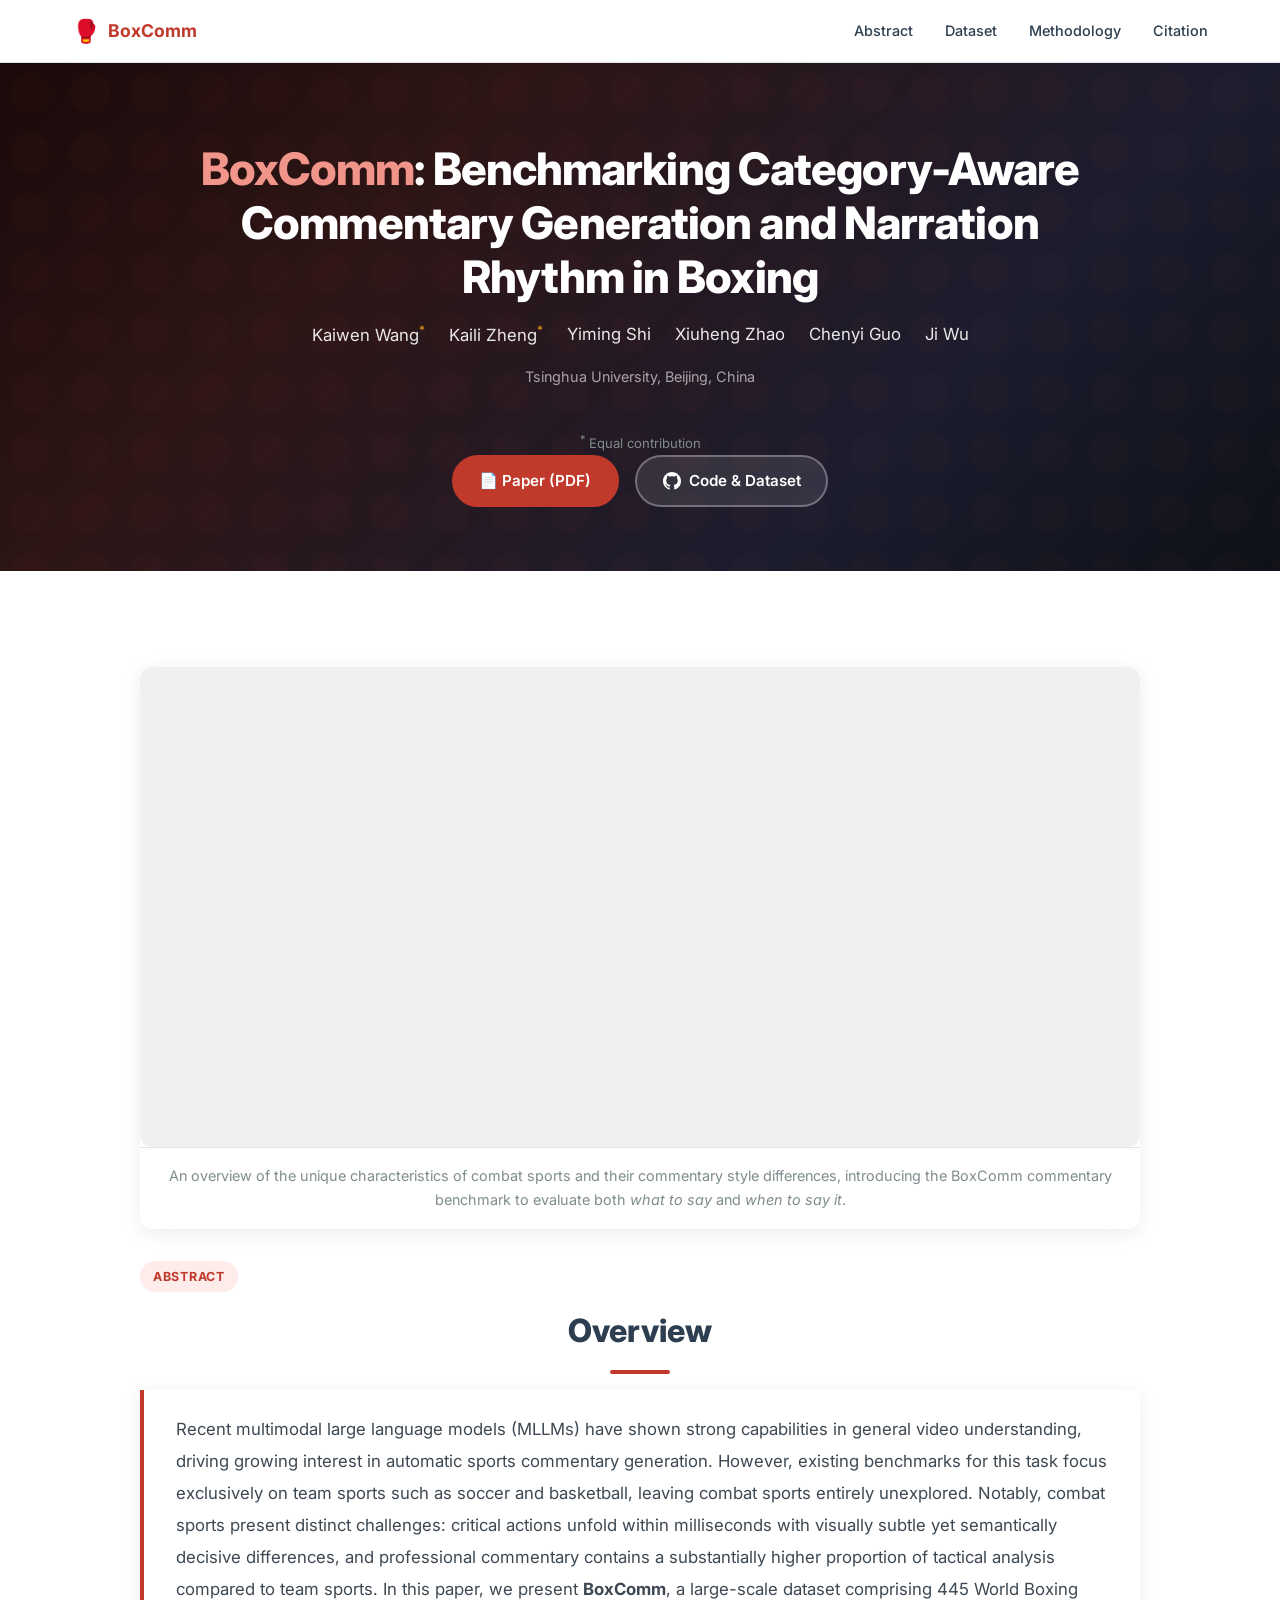
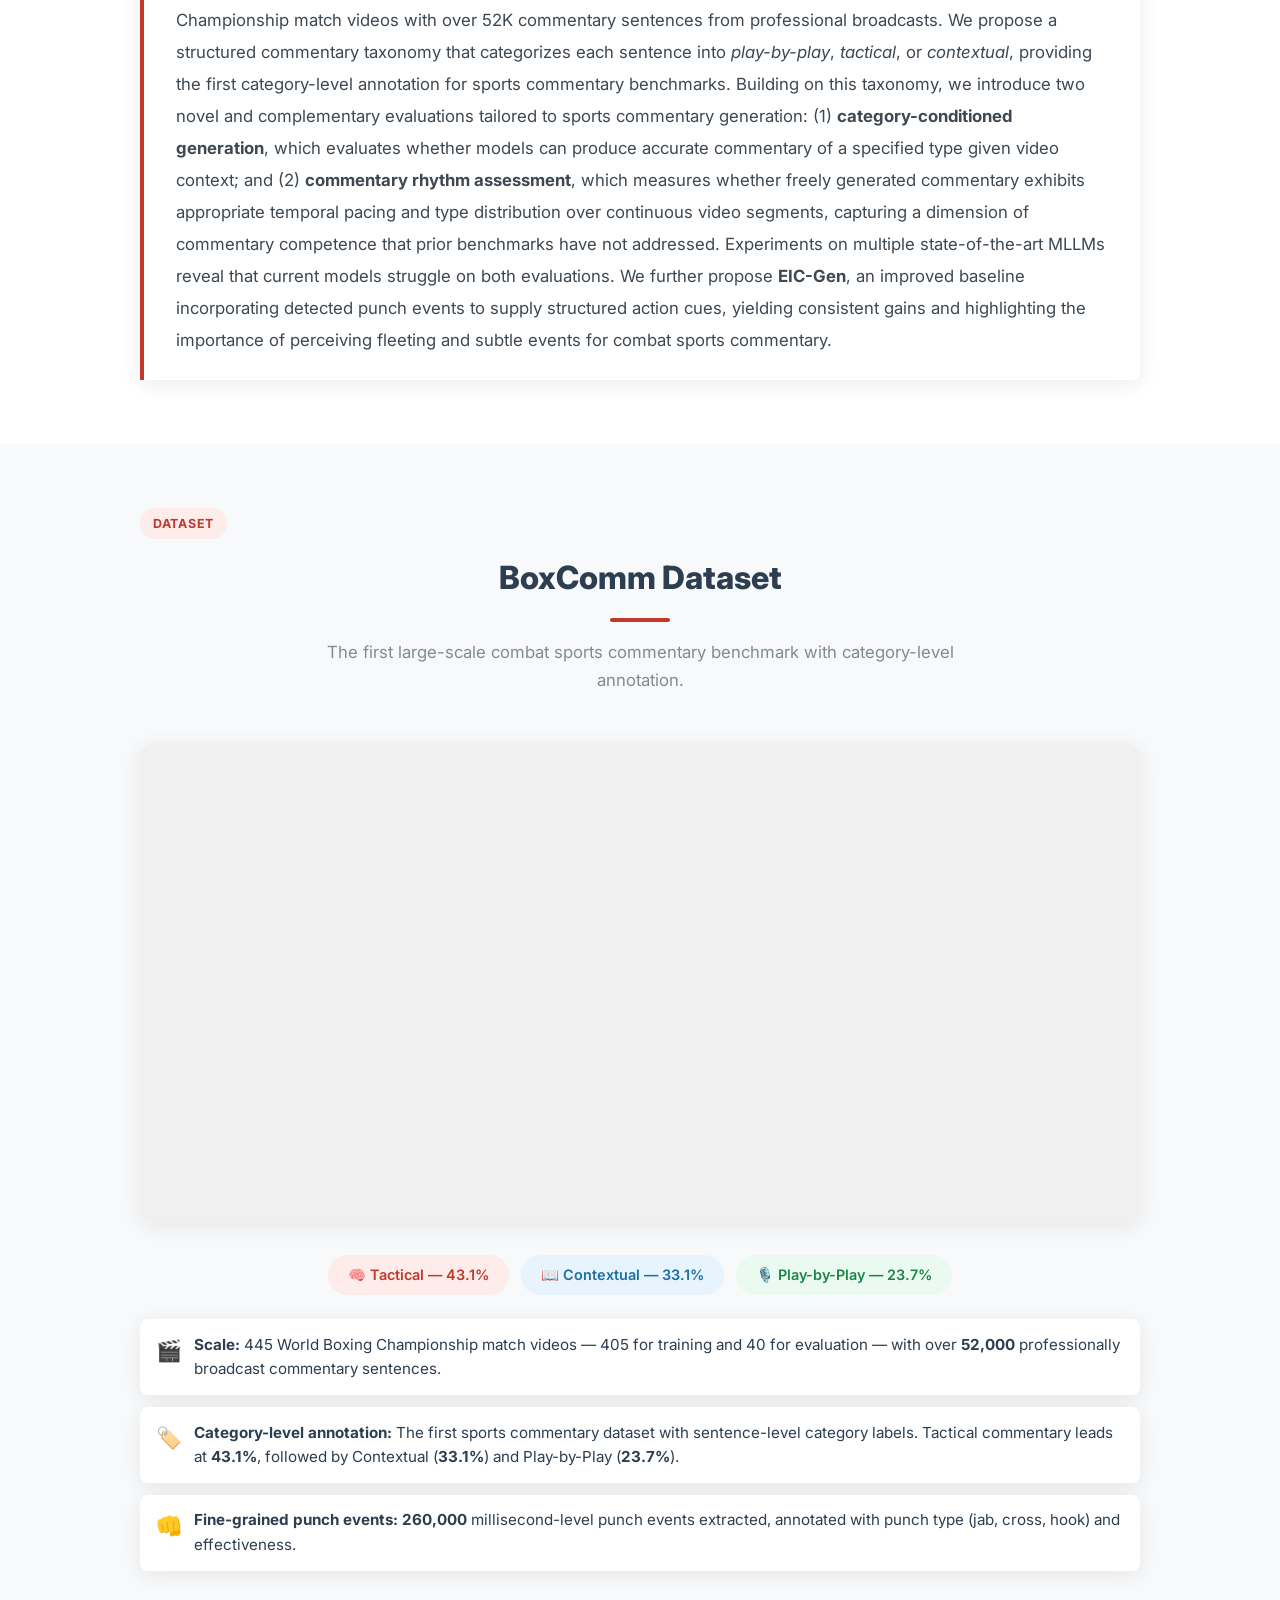
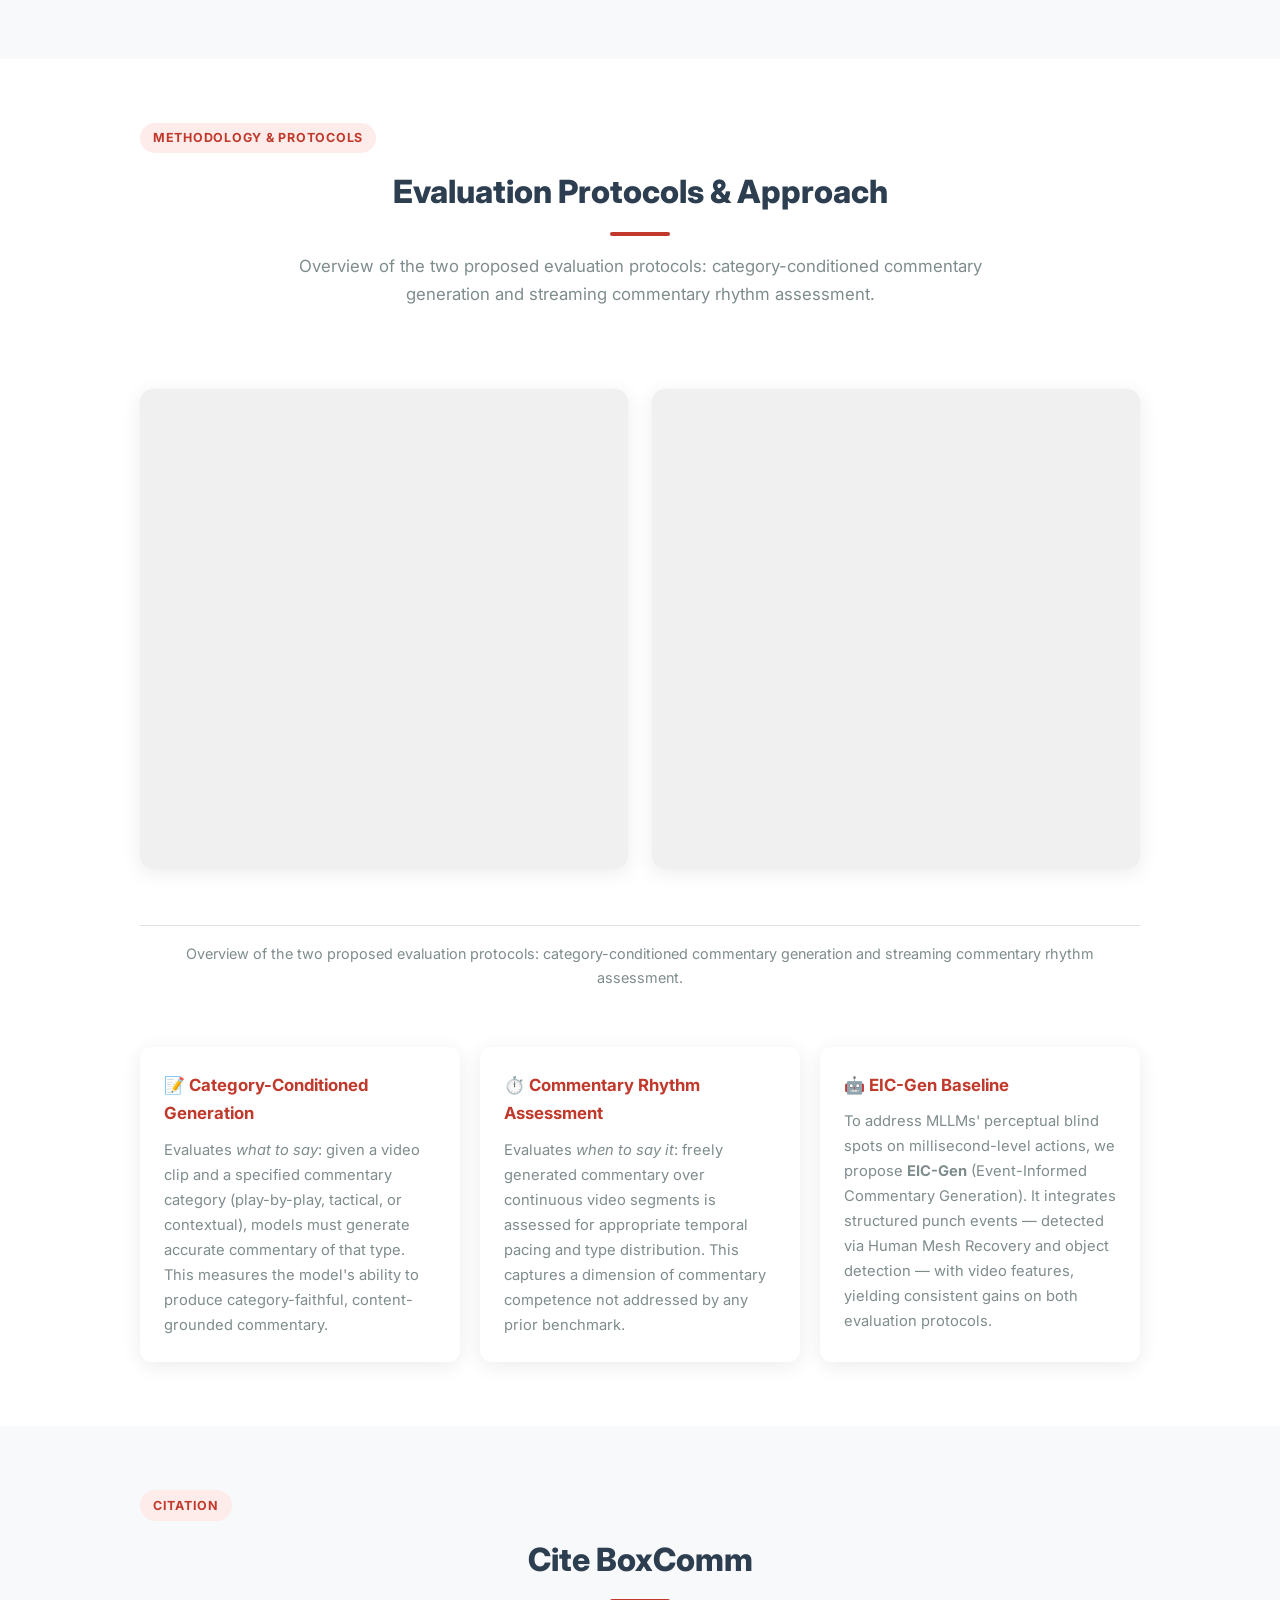
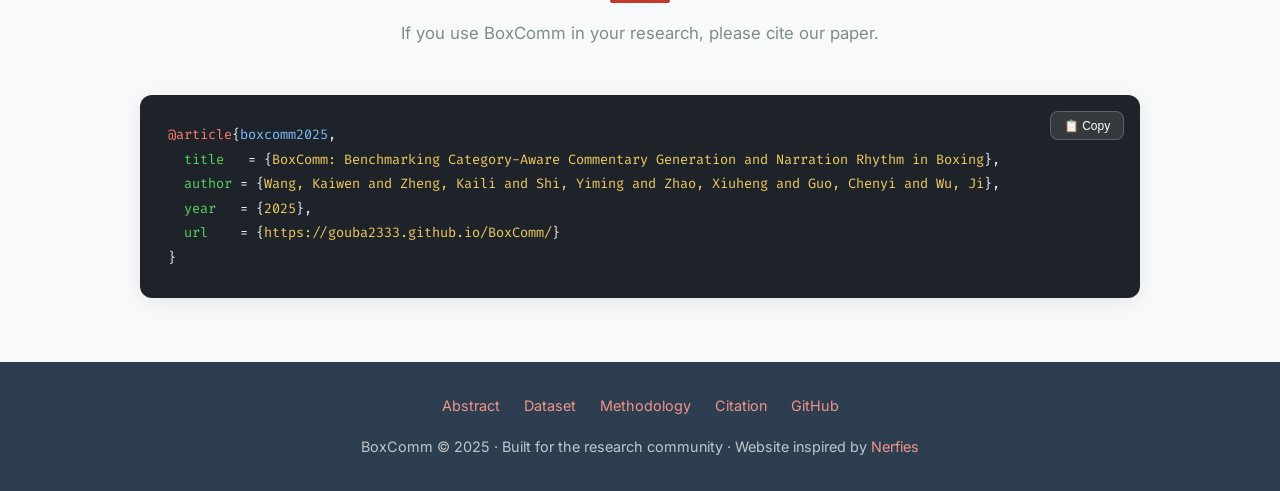
==== index.html @ f8575975 "redesign: rewrite index.html with real paper content and correct structure Agent-Logs-Url: https://g" ====
<!DOCTYPE html>
<html lang="en">
<head>
  <meta charset="UTF-8" />
  <meta name="viewport" content="width=device-width, initial-scale=1.0" />
  <title>BoxComm: Benchmarking Category-Aware Commentary Generation and Narration Rhythm in Boxing</title>
  <meta name="description" content="BoxComm is a large-scale dataset comprising 445 World Boxing Championship match videos with over 52K commentary sentences from professional broadcasts, introducing category-level annotations and two novel evaluation protocols." />
  <meta property="og:title" content="BoxComm: Benchmarking Category-Aware Commentary Generation and Narration Rhythm in Boxing" />
  <meta property="og:description" content="A large-scale benchmark for category-aware sports commentary generation and narration rhythm analysis in boxing." />
  <meta property="og:type" content="website" />

  <!-- Fonts -->
  <link rel="preconnect" href="https://fonts.googleapis.com" />
  <link rel="preconnect" href="https://fonts.gstatic.com" crossorigin />
  <link href="https://fonts.googleapis.com/css2?family=Inter:wght@400;500;600;700;800&family=Fira+Code:wght@400;500&display=swap" rel="stylesheet" />

  <!-- Styles -->
  <link rel="stylesheet" href="static/css/style.css" />

  <style>
    .pdf-figure {
      width: 100%;
      border-radius: var(--radius);
      overflow: hidden;
      background: #f0f0f0;
    }
    .pdf-figure object,
    .pdf-figure iframe {
      width: 100%;
      min-height: 480px;
      border: none;
      display: block;
    }
    .method-figures {
      display: grid;
      grid-template-columns: 1fr 1fr;
      gap: 1.5rem;
      margin-bottom: 1.5rem;
    }
    @media (max-width: 768px) {
      .method-figures { grid-template-columns: 1fr; }
    }
    .highlight-list {
      list-style: none;
      padding: 0;
      margin: 1.5rem 0;
    }
    .highlight-list li {
      display: flex;
      align-items: flex-start;
      gap: 0.75rem;
      padding: 0.85rem 1rem;
      background: white;
      border-radius: var(--radius-sm);
      margin-bottom: 0.75rem;
      box-shadow: var(--shadow);
      font-size: 0.95rem;
      line-height: 1.6;
    }
    .highlight-list li .bullet-icon {
      font-size: 1.3rem;
      flex-shrink: 0;
      margin-top: 0.05rem;
    }
    .taxonomy-pills {
      display: flex;
      flex-wrap: wrap;
      gap: 0.75rem;
      justify-content: center;
      margin: 1.5rem 0;
    }
    .taxonomy-pill {
      padding: 0.5rem 1.25rem;
      border-radius: 50px;
      font-weight: 600;
      font-size: 0.9rem;
    }
    .pill-tactical   { background: #fdecea; color: var(--primary); }
    .pill-contextual { background: #e8f4fd; color: #1a6fa3; }
    .pill-pbp        { background: #eafaf1; color: #1e8449; }
    .method-card {
      background: white;
      border-radius: var(--radius);
      padding: 1.5rem;
      box-shadow: var(--shadow);
    }
    .method-card h3 {
      font-size: 1.05rem;
      font-weight: 700;
      margin-bottom: 0.6rem;
      color: var(--primary);
    }
    .method-card p {
      font-size: 0.92rem;
      color: var(--text-muted);
      line-height: 1.7;
    }
  </style>

  <link rel="icon" href="data:image/svg+xml,<svg xmlns='http://www.w3.org/2000/svg' viewBox='0 0 100 100'><text y='.9em' font-size='90'>🥊</text></svg>" />
</head>
<body>

  <!-- ==================== NAVBAR ==================== -->
  <nav class="navbar">
    <div class="navbar-inner">
      <a class="navbar-brand" href="#">
        <span class="brand-icon">🥊</span>
        BoxComm
      </a>
      <ul class="navbar-links">
        <li><a href="#abstract">Abstract</a></li>
        <li><a href="#dataset">Dataset</a></li>
        <li><a href="#methodology">Methodology</a></li>
        <li><a href="#citation">Citation</a></li>
      </ul>
    </div>
  </nav>

  <!-- ==================== HERO ==================== -->
  <header class="hero">
    <div class="hero-content">
      <h1>
        <span class="highlight">BoxComm</span>: Benchmarking Category-Aware<br/>
        Commentary Generation and Narration Rhythm in Boxing
      </h1>

      <!-- Authors -->
      <div class="authors">
        <span class="author">Kaiwen Wang<sup>*</sup></span>
        <span class="author">Kaili Zheng<sup>*</sup></span>
        <span class="author">Yiming Shi</span>
        <span class="author">Xiuheng Zhao</span>
        <span class="author">Chenyi Guo</span>
        <span class="author">Ji Wu</span>
      </div>

      <!-- Affiliations -->
      <div class="affiliations">
        <span class="affiliation">Tsinghua University, Beijing, China</span>
      </div>
      <div style="font-size:0.82rem;color:var(--text-muted);margin-top:0.3rem;">
        <sup>*</sup> Equal contribution
      </div>

      <!-- Action Buttons -->
      <div class="hero-buttons">
        <a class="btn btn-primary" href="#" title="Paper PDF">
          📄 Paper (PDF)
        </a>
        <a class="btn btn-dark" href="https://github.com/gouba2333/BoxComm" title="Code &amp; Dataset">
          <svg height="18" viewBox="0 0 16 16" fill="currentColor" style="vertical-align:middle"><path d="M8 0C3.58 0 0 3.58 0 8c0 3.54 2.29 6.53 5.47 7.59.4.07.55-.17.55-.38 0-.19-.01-.82-.01-1.49-2.01.37-2.53-.49-2.69-.94-.09-.23-.48-.94-.82-1.13-.28-.15-.68-.52-.01-.53.63-.01 1.08.58 1.23.82.72 1.21 1.87.87 2.33.66.07-.52.28-.87.51-1.07-1.78-.2-3.64-.89-3.64-3.95 0-.87.31-1.59.82-2.15-.08-.2-.36-1.02.08-2.12 0 0 .67-.21 2.2.82.64-.18 1.32-.27 2-.27.68 0 1.36.09 2 .27 1.53-1.04 2.2-.82 2.2-.82.44 1.1.16 1.92.08 2.12.51.56.82 1.27.82 2.15 0 3.07-1.87 3.75-3.65 3.95.29.25.54.73.54 1.48 0 1.07-.01 1.93-.01 2.2 0 .21.15.46.55.38A8.013 8.013 0 0016 8c0-4.42-3.58-8-8-8z"/></svg>
          Code &amp; Dataset
        </a>
      </div>
    </div>
  </header>

  <!-- ==================== TEASER + ABSTRACT ==================== -->
  <section id="abstract">
    <div class="container">

      <!-- Teaser figure -->
      <div class="overview-figure" style="margin-bottom:2rem;">
        <div class="pdf-figure">
          <object data="teaser.pdf" type="application/pdf">
            <iframe src="teaser.pdf">
              <p>Your browser does not support embedded PDFs. <a href="teaser.pdf">Download teaser.pdf</a>.</p>
            </iframe>
          </object>
        </div>
        <div class="figure-caption">
          An overview of the unique characteristics of combat sports and their commentary style differences,
          introducing the BoxComm commentary benchmark to evaluate both <em>what to say</em> and <em>when to say it</em>.
        </div>
      </div>

      <div class="section-badge">Abstract</div>
      <h2 class="section-title">Overview</h2>
      <p class="abstract-text">
        Recent multimodal large language models (MLLMs) have shown strong capabilities in general video
        understanding, driving growing interest in automatic sports commentary generation. However, existing
        benchmarks for this task focus exclusively on team sports such as soccer and basketball, leaving combat
        sports entirely unexplored. Notably, combat sports present distinct challenges: critical actions unfold
        within milliseconds with visually subtle yet semantically decisive differences, and professional commentary
        contains a substantially higher proportion of tactical analysis compared to team sports. In this paper,
        we present <strong>BoxComm</strong>, a large-scale dataset comprising 445 World Boxing Championship match
        videos with over 52K commentary sentences from professional broadcasts. We propose a structured commentary
        taxonomy that categorizes each sentence into <em>play-by-play</em>, <em>tactical</em>, or
        <em>contextual</em>, providing the first category-level annotation for sports commentary benchmarks.
        Building on this taxonomy, we introduce two novel and complementary evaluations tailored to sports
        commentary generation: (1) <strong>category-conditioned generation</strong>, which evaluates whether
        models can produce accurate commentary of a specified type given video context; and (2)
        <strong>commentary rhythm assessment</strong>, which measures whether freely generated commentary exhibits
        appropriate temporal pacing and type distribution over continuous video segments, capturing a dimension of
        commentary competence that prior benchmarks have not addressed. Experiments on multiple state-of-the-art
        MLLMs reveal that current models struggle on both evaluations. We further propose <strong>EIC-Gen</strong>,
        an improved baseline incorporating detected punch events to supply structured action cues, yielding
        consistent gains and highlighting the importance of perceiving fleeting and subtle events for combat sports
        commentary.
      </p>
    </div>
  </section>

  <!-- ==================== DATASET ==================== -->
  <section id="dataset" style="background:#f8f9fa;">
    <div class="container">
      <div class="section-badge">Dataset</div>
      <h2 class="section-title">BoxComm Dataset</h2>
      <p class="section-subtitle">
        The first large-scale combat sports commentary benchmark with category-level annotation.
      </p>

      <!-- Stat figure -->
      <div class="overview-figure" style="margin-bottom:2rem;">
        <div class="pdf-figure">
          <object data="stat.pdf" type="application/pdf">
            <iframe src="stat.pdf">
              <p>Your browser does not support embedded PDFs. <a href="stat.pdf">Download stat.pdf</a>.</p>
            </iframe>
          </object>
        </div>
      </div>

      <!-- Taxonomy pills -->
      <div class="taxonomy-pills">
        <span class="taxonomy-pill pill-tactical">🧠 Tactical — 43.1%</span>
        <span class="taxonomy-pill pill-contextual">📖 Contextual — 33.1%</span>
        <span class="taxonomy-pill pill-pbp">🎙️ Play-by-Play — 23.7%</span>
      </div>

      <!-- Highlight bullets -->
      <ul class="highlight-list">
        <li>
          <span class="bullet-icon">🎬</span>
          <div>
            <strong>Scale:</strong> 445 World Boxing Championship match videos — 405 for training and 40 for evaluation — with over <strong>52,000</strong> professionally broadcast commentary sentences.
          </div>
        </li>
        <li>
          <span class="bullet-icon">🏷️</span>
          <div>
            <strong>Category-level annotation:</strong> The first sports commentary dataset with sentence-level category labels. Tactical commentary leads at <strong>43.1%</strong>, followed by Contextual (<strong>33.1%</strong>) and Play-by-Play (<strong>23.7%</strong>).
          </div>
        </li>
        <li>
          <span class="bullet-icon">👊</span>
          <div>
            <strong>Fine-grained punch events:</strong> <strong>260,000</strong> millisecond-level punch events extracted, annotated with punch type (jab, cross, hook) and effectiveness.
          </div>
        </li>
      </ul>
    </div>
  </section>

  <!-- ==================== METHODOLOGY ==================== -->
  <section id="methodology">
    <div class="container">
      <div class="section-badge">Methodology &amp; Protocols</div>
      <h2 class="section-title">Evaluation Protocols &amp; Approach</h2>
      <p class="section-subtitle">
        Overview of the two proposed evaluation protocols: category-conditioned commentary generation and
        streaming commentary rhythm assessment.
      </p>

      <!-- Architecture figures -->
      <div class="method-figures">
        <div class="overview-figure">
          <div class="pdf-figure">
            <object data="architecture.pdf" type="application/pdf">
              <iframe src="architecture.pdf">
                <p>Your browser does not support embedded PDFs. <a href="architecture.pdf">Download architecture.pdf</a>.</p>
              </iframe>
            </object>
          </div>
        </div>
        <div class="overview-figure">
          <div class="pdf-figure">
            <object data="atom_event_extraction.pdf" type="application/pdf">
              <iframe src="atom_event_extraction.pdf">
                <p>Your browser does not support embedded PDFs. <a href="atom_event_extraction.pdf">Download atom_event_extraction.pdf</a>.</p>
              </iframe>
            </object>
          </div>
        </div>
      </div>
      <div class="figure-caption" style="margin-bottom:2.5rem;">
        Overview of the two proposed evaluation protocols: category-conditioned commentary generation and
        streaming commentary rhythm assessment.
      </div>

      <!-- Method cards -->
      <div style="display:grid;grid-template-columns:1fr 1fr 1fr;gap:1.25rem;">
        <div class="method-card">
          <h3>📝 Category-Conditioned Generation</h3>
          <p>
            Evaluates <em>what to say</em>: given a video clip and a specified commentary category
            (play-by-play, tactical, or contextual), models must generate accurate commentary of that type.
            This measures the model's ability to produce category-faithful, content-grounded commentary.
          </p>
        </div>
        <div class="method-card">
          <h3>⏱️ Commentary Rhythm Assessment</h3>
          <p>
            Evaluates <em>when to say it</em>: freely generated commentary over continuous video segments is
            assessed for appropriate temporal pacing and type distribution. This captures a dimension of
            commentary competence not addressed by any prior benchmark.
          </p>
        </div>
        <div class="method-card">
          <h3>🤖 EIC-Gen Baseline</h3>
          <p>
            To address MLLMs' perceptual blind spots on millisecond-level actions, we propose
            <strong>EIC-Gen</strong> (Event-Informed Commentary Generation). It integrates structured
            punch events — detected via Human Mesh Recovery and object detection — with video features,
            yielding consistent gains on both evaluation protocols.
          </p>
        </div>
      </div>
    </div>
  </section>

  <!-- ==================== CITATION ==================== -->
  <section id="citation" style="background:#f8f9fa;">
    <div class="container">
      <div class="section-badge">Citation</div>
      <h2 class="section-title">Cite BoxComm</h2>
      <p class="section-subtitle">
        If you use BoxComm in your research, please cite our paper.
      </p>

      <div class="citation-box">
        <button class="copy-btn">📋 Copy</button>
<span class="bib-entry">@article</span>{<span class="bib-key">boxcomm2025</span>,<br/>
&nbsp;&nbsp;<span class="bib-field">title</span>&nbsp;&nbsp; = {<span class="bib-value">BoxComm: Benchmarking Category-Aware Commentary Generation and Narration Rhythm in Boxing</span>},<br/>
&nbsp;&nbsp;<span class="bib-field">author</span> = {<span class="bib-value">Wang, Kaiwen and Zheng, Kaili and Shi, Yiming and Zhao, Xiuheng and Guo, Chenyi and Wu, Ji</span>},<br/>
&nbsp;&nbsp;<span class="bib-field">year</span>&nbsp;&nbsp; = {<span class="bib-value">2025</span>},<br/>
&nbsp;&nbsp;<span class="bib-field">url</span>&nbsp;&nbsp;&nbsp; = {<span class="bib-value">https://gouba2333.github.io/BoxComm/</span>}<br/>
}
      </div>
    </div>
  </section>

  <!-- ==================== FOOTER ==================== -->
  <footer>
    <div class="footer-links">
      <a href="#abstract">Abstract</a>
      <a href="#dataset">Dataset</a>
      <a href="#methodology">Methodology</a>
      <a href="#citation">Citation</a>
      <a href="https://github.com/gouba2333/BoxComm">GitHub</a>
    </div>
    <p>
      BoxComm © 2025 · Built for the research community ·
      Website inspired by <a href="https://nerfies.github.io">Nerfies</a>
    </p>
  </footer>

  <!-- Script -->
  <script src="static/js/index.js"></script>
</body>
</html>
---- static/css/style.css ----
/* BoxComm Website Custom Styles */

:root {
  --primary: #c0392b;
  --primary-dark: #922b21;
  --primary-light: #f1948a;
  --secondary: #2c3e50;
  --accent: #f39c12;
  --text-dark: #2c3e50;
  --text-muted: #7f8c8d;
  --bg-light: #f8f9fa;
  --bg-white: #ffffff;
  --border: #dee2e6;
  --shadow: 0 4px 20px rgba(0, 0, 0, 0.08);
  --shadow-hover: 0 8px 30px rgba(0, 0, 0, 0.15);
  --radius: 12px;
  --radius-sm: 8px;
}

* {
  box-sizing: border-box;
  margin: 0;
  padding: 0;
}

body {
  font-family: 'Inter', 'Noto Sans', -apple-system, BlinkMacSystemFont, 'Segoe UI', Roboto, sans-serif;
  color: var(--text-dark);
  background: var(--bg-white);
  line-height: 1.7;
  font-size: 16px;
}

/* ============ NAVBAR ============ */
.navbar {
  position: sticky;
  top: 0;
  z-index: 100;
  background: rgba(255, 255, 255, 0.95);
  backdrop-filter: blur(10px);
  border-bottom: 1px solid var(--border);
  padding: 0.75rem 0;
}

.navbar-inner {
  max-width: 1200px;
  margin: 0 auto;
  padding: 0 2rem;
  display: flex;
  align-items: center;
  justify-content: space-between;
}

.navbar-brand {
  display: flex;
  align-items: center;
  gap: 0.5rem;
  text-decoration: none;
  font-weight: 700;
  font-size: 1.1rem;
  color: var(--primary);
}

.navbar-brand .brand-icon {
  font-size: 1.4rem;
}

.navbar-links {
  display: flex;
  gap: 2rem;
  list-style: none;
}

.navbar-links a {
  text-decoration: none;
  color: var(--text-dark);
  font-weight: 500;
  font-size: 0.9rem;
  transition: color 0.2s;
}

.navbar-links a:hover {
  color: var(--primary);
}

/* ============ HERO ============ */
.hero {
  background: linear-gradient(135deg, #1a0a0a 0%, #2d1515 30%, #1c1c2e 70%, #0d1117 100%);
  color: white;
  padding: 5rem 2rem 4rem;
  text-align: center;
  position: relative;
  overflow: hidden;
}

.hero::before {
  content: '';
  position: absolute;
  top: 0; left: 0; right: 0; bottom: 0;
  background: url("data:image/svg+xml,%3Csvg width='60' height='60' viewBox='0 0 60 60' xmlns='http://www.w3.org/2000/svg'%3E%3Cg fill='none' fill-rule='evenodd'%3E%3Cg fill='%23c0392b' fill-opacity='0.06'%3E%3Ccircle cx='30' cy='30' r='20'/%3E%3C/g%3E%3C/g%3E%3C/svg%3E");
  opacity: 0.5;
}

.hero-content {
  max-width: 900px;
  margin: 0 auto;
  position: relative;
  z-index: 1;
}

.venue-badge {
  display: inline-block;
  background: rgba(192, 57, 43, 0.3);
  border: 1px solid rgba(192, 57, 43, 0.6);
  color: #f1948a;
  padding: 0.35rem 1rem;
  border-radius: 50px;
  font-size: 0.85rem;
  font-weight: 600;
  letter-spacing: 0.05em;
  margin-bottom: 1.5rem;
}

.hero h1 {
  font-size: clamp(1.8rem, 4vw, 2.8rem);
  font-weight: 800;
  line-height: 1.2;
  margin-bottom: 1rem;
  letter-spacing: -0.02em;
}

.hero h1 .highlight {
  color: var(--primary-light);
}

.hero-subtitle {
  font-size: 1.15rem;
  color: rgba(255, 255, 255, 0.75);
  margin-bottom: 2.5rem;
  max-width: 700px;
  margin-left: auto;
  margin-right: auto;
}

.authors {
  display: flex;
  flex-wrap: wrap;
  justify-content: center;
  gap: 0.75rem 1.5rem;
  margin-bottom: 1rem;
}

.author {
  font-size: 1.05rem;
  color: rgba(255, 255, 255, 0.9);
}

.author a {
  color: var(--primary-light);
  text-decoration: none;
}

.author sup {
  color: var(--accent);
  font-size: 0.7em;
}

.affiliations {
  display: flex;
  flex-wrap: wrap;
  justify-content: center;
  gap: 0.5rem 2rem;
  margin-bottom: 2.5rem;
  color: rgba(255, 255, 255, 0.6);
  font-size: 0.9rem;
}

.affiliation sup {
  color: var(--accent);
  font-size: 0.7em;
}

.hero-buttons {
  display: flex;
  flex-wrap: wrap;
  justify-content: center;
  gap: 1rem;
}

.btn {
  display: inline-flex;
  align-items: center;
  gap: 0.5rem;
  padding: 0.7rem 1.6rem;
  border-radius: 50px;
  text-decoration: none;
  font-weight: 600;
  font-size: 0.95rem;
  transition: all 0.2s ease;
  border: 2px solid transparent;
  cursor: pointer;
}

.btn-primary {
  background: var(--primary);
  color: white;
  border-color: var(--primary);
}

.btn-primary:hover {
  background: var(--primary-dark);
  border-color: var(--primary-dark);
  transform: translateY(-2px);
  box-shadow: 0 6px 20px rgba(192, 57, 43, 0.4);
}

.btn-outline {
  background: transparent;
  color: white;
  border-color: rgba(255, 255, 255, 0.5);
}

.btn-outline:hover {
  background: rgba(255, 255, 255, 0.1);
  border-color: white;
  transform: translateY(-2px);
}

.btn-dark {
  background: rgba(255, 255, 255, 0.1);
  color: white;
  border-color: rgba(255, 255, 255, 0.3);
}

.btn-dark:hover {
  background: rgba(255, 255, 255, 0.2);
  border-color: rgba(255, 255, 255, 0.6);
  transform: translateY(-2px);
}

/* ============ SECTION ============ */
section {
  padding: 4rem 2rem;
}

section:nth-child(even) {
  background: var(--bg-light);
}

.container {
  max-width: 1000px;
  margin: 0 auto;
}

.container-wide {
  max-width: 1200px;
  margin: 0 auto;
}

.section-title {
  font-size: clamp(1.5rem, 3vw, 2rem);
  font-weight: 800;
  color: var(--text-dark);
  margin-bottom: 1rem;
  text-align: center;
  position: relative;
}

.section-title::after {
  content: '';
  display: block;
  width: 60px;
  height: 4px;
  background: var(--primary);
  border-radius: 2px;
  margin: 0.75rem auto 0;
}

.section-subtitle {
  text-align: center;
  color: var(--text-muted);
  font-size: 1.05rem;
  margin-bottom: 3rem;
  max-width: 700px;
  margin-left: auto;
  margin-right: auto;
}

/* ============ ABSTRACT ============ */
.abstract-text {
  font-size: 1.05rem;
  line-height: 1.9;
  color: #3d4852;
  background: white;
  border-left: 4px solid var(--primary);
  padding: 1.5rem 2rem;
  border-radius: 0 var(--radius-sm) var(--radius-sm) 0;
  box-shadow: var(--shadow);
}

/* ============ STATS BANNER ============ */
.stats-banner {
  display: grid;
  grid-template-columns: repeat(auto-fit, minmax(150px, 1fr));
  gap: 1.5rem;
  margin: 2rem 0;
}

.stat-card {
  text-align: center;
  background: white;
  padding: 1.5rem 1rem;
  border-radius: var(--radius);
  box-shadow: var(--shadow);
  transition: transform 0.2s, box-shadow 0.2s;
}

.stat-card:hover {
  transform: translateY(-4px);
  box-shadow: var(--shadow-hover);
}

.stat-number {
  font-size: 2.2rem;
  font-weight: 800;
  color: var(--primary);
  line-height: 1;
  margin-bottom: 0.4rem;
}

.stat-label {
  font-size: 0.85rem;
  color: var(--text-muted);
  font-weight: 500;
}

/* ============ OVERVIEW IMAGE ============ */
.overview-figure {
  background: white;
  border-radius: var(--radius);
  box-shadow: var(--shadow);
  overflow: hidden;
  margin: 2rem 0;
}

.overview-figure .figure-placeholder {
  background: linear-gradient(135deg, #1a0a0a, #2d1515, #1c1c2e);
  height: 400px;
  display: flex;
  flex-direction: column;
  align-items: center;
  justify-content: center;
  color: white;
  gap: 1rem;
}

.overview-figure .figure-placeholder .fig-icon {
  font-size: 4rem;
  opacity: 0.7;
}

.overview-figure .figure-placeholder p {
  font-size: 1rem;
  opacity: 0.6;
  text-align: center;
  max-width: 500px;
}

.figure-caption {
  padding: 1rem 1.5rem;
  font-size: 0.9rem;
  color: var(--text-muted);
  text-align: center;
  border-top: 1px solid var(--border);
}

/* ============ FEATURES ============ */
.features-grid {
  display: grid;
  grid-template-columns: repeat(auto-fit, minmax(280px, 1fr));
  gap: 1.5rem;
  margin-top: 2rem;
}

.feature-card {
  background: white;
  border-radius: var(--radius);
  padding: 1.75rem;
  box-shadow: var(--shadow);
  border-top: 4px solid var(--primary);
  transition: transform 0.2s, box-shadow 0.2s;
}

.feature-card:hover {
  transform: translateY(-4px);
  box-shadow: var(--shadow-hover);
}

.feature-icon {
  font-size: 2.5rem;
  margin-bottom: 1rem;
  display: block;
}

.feature-card h3 {
  font-size: 1.1rem;
  font-weight: 700;
  margin-bottom: 0.75rem;
  color: var(--text-dark);
}

.feature-card p {
  color: var(--text-muted);
  font-size: 0.95rem;
  line-height: 1.7;
}

/* ============ CATEGORIES ============ */
.categories-grid {
  display: grid;
  grid-template-columns: repeat(auto-fit, minmax(200px, 1fr));
  gap: 1rem;
  margin-top: 2rem;
}

.category-card {
  background: white;
  border-radius: var(--radius-sm);
  padding: 1.25rem;
  box-shadow: var(--shadow);
  text-align: center;
  transition: transform 0.2s;
  position: relative;
  overflow: hidden;
}

.category-card::before {
  content: '';
  position: absolute;
  top: 0; left: 0; right: 0;
  height: 3px;
  background: var(--primary);
}

.category-card:hover {
  transform: translateY(-3px);
}

.category-icon {
  font-size: 2rem;
  margin-bottom: 0.5rem;
  display: block;
}

.category-card h4 {
  font-size: 0.95rem;
  font-weight: 700;
  margin-bottom: 0.35rem;
  color: var(--text-dark);
}

.category-card .category-count {
  font-size: 0.8rem;
  color: var(--primary);
  font-weight: 600;
}

/* ============ VIDEO SECTION ============ */
.video-grid {
  display: grid;
  grid-template-columns: repeat(auto-fit, minmax(300px, 1fr));
  gap: 1.5rem;
  margin-top: 2rem;
}

.video-card {
  background: white;
  border-radius: var(--radius);
  overflow: hidden;
  box-shadow: var(--shadow);
  transition: transform 0.2s, box-shadow 0.2s;
}

.video-card:hover {
  transform: translateY(-4px);
  box-shadow: var(--shadow-hover);
}

.video-placeholder {
  background: linear-gradient(135deg, #1a0a0a, #2d1515);
  aspect-ratio: 16/9;
  display: flex;
  flex-direction: column;
  align-items: center;
  justify-content: center;
  color: white;
  gap: 0.75rem;
  cursor: pointer;
  position: relative;
}

.video-placeholder .play-btn {
  width: 60px;
  height: 60px;
  background: rgba(192, 57, 43, 0.8);
  border-radius: 50%;
  display: flex;
  align-items: center;
  justify-content: center;
  font-size: 1.5rem;
  padding-left: 4px;
  transition: background 0.2s;
}

.video-placeholder:hover .play-btn {
  background: var(--primary);
}

.video-placeholder .video-label {
  font-size: 0.85rem;
  opacity: 0.7;
}

.video-info {
  padding: 1rem 1.25rem;
}

.video-info h4 {
  font-size: 0.95rem;
  font-weight: 600;
  margin-bottom: 0.35rem;
}

.video-info .tag {
  display: inline-block;
  background: #fdecea;
  color: var(--primary);
  padding: 0.2rem 0.6rem;
  border-radius: 50px;
  font-size: 0.75rem;
  font-weight: 600;
  margin-right: 0.4rem;
}

/* ============ COMMENTARY EXAMPLE ============ */
.example-panel {
  background: white;
  border-radius: var(--radius);
  box-shadow: var(--shadow);
  overflow: hidden;
  margin-top: 2rem;
}

.example-tabs {
  display: flex;
  border-bottom: 1px solid var(--border);
  overflow-x: auto;
}

.example-tab {
  padding: 1rem 1.5rem;
  font-size: 0.9rem;
  font-weight: 600;
  cursor: pointer;
  border: none;
  background: none;
  color: var(--text-muted);
  white-space: nowrap;
  transition: all 0.2s;
  border-bottom: 3px solid transparent;
  margin-bottom: -1px;
}

.example-tab.active {
  color: var(--primary);
  border-bottom-color: var(--primary);
  background: #fef9f9;
}

.example-tab:hover:not(.active) {
  color: var(--text-dark);
  background: var(--bg-light);
}

.example-content {
  display: none;
  padding: 2rem;
}

.example-content.active {
  display: block;
}

.commentary-box {
  display: grid;
  grid-template-columns: 1fr 1fr;
  gap: 1.5rem;
  align-items: start;
}

.commentary-box .frame-thumb {
  background: linear-gradient(135deg, #1a0a0a, #2d1515);
  aspect-ratio: 16/9;
  border-radius: var(--radius-sm);
  display: flex;
  align-items: center;
  justify-content: center;
  color: white;
  font-size: 2rem;
}

.commentary-box .commentary-text h4 {
  font-size: 0.8rem;
  text-transform: uppercase;
  letter-spacing: 0.08em;
  color: var(--text-muted);
  margin-bottom: 0.5rem;
}

.commentary-box .commentary-text .quote {
  font-size: 1rem;
  line-height: 1.7;
  color: var(--text-dark);
  font-style: italic;
  padding: 1rem;
  background: var(--bg-light);
  border-radius: var(--radius-sm);
  border-left: 3px solid var(--primary);
  margin-bottom: 1rem;
}

.commentary-box .commentary-text .meta-tags {
  display: flex;
  flex-wrap: wrap;
  gap: 0.4rem;
}

.meta-tag {
  display: inline-flex;
  align-items: center;
  gap: 0.3rem;
  background: #fdecea;
  color: var(--primary);
  padding: 0.25rem 0.7rem;
  border-radius: 50px;
  font-size: 0.78rem;
  font-weight: 600;
}

.meta-tag.timing {
  background: #fef3cd;
  color: #856404;
}

.meta-tag.category {
  background: #d1ecf1;
  color: #0c5460;
}

.meta-tag.intensity {
  background: #fdecea;
  color: var(--primary);
}

/* ============ PIPELINE ============ */
.pipeline-steps {
  display: flex;
  gap: 0;
  align-items: stretch;
  overflow-x: auto;
  padding-bottom: 1rem;
  margin-top: 2rem;
}

.pipeline-step {
  flex: 1;
  min-width: 180px;
  background: white;
  padding: 1.5rem 1.25rem;
  text-align: center;
  border-radius: 0;
  position: relative;
}

.pipeline-step:first-child {
  border-radius: var(--radius) 0 0 var(--radius);
}

.pipeline-step:last-child {
  border-radius: 0 var(--radius) var(--radius) 0;
}

.pipeline-step:not(:last-child)::after {
  content: '→';
  position: absolute;
  right: -12px;
  top: 50%;
  transform: translateY(-50%);
  font-size: 1.5rem;
  color: var(--primary);
  z-index: 1;
  background: white;
  width: 24px;
  text-align: center;
}

.pipeline-step .step-num {
  width: 32px;
  height: 32px;
  background: var(--primary);
  color: white;
  border-radius: 50%;
  display: flex;
  align-items: center;
  justify-content: center;
  font-weight: 700;
  font-size: 0.85rem;
  margin: 0 auto 0.75rem;
}

.pipeline-step .step-icon {
  font-size: 2rem;
  margin-bottom: 0.5rem;
  display: block;
}

.pipeline-step h4 {
  font-size: 0.9rem;
  font-weight: 700;
  margin-bottom: 0.4rem;
  color: var(--text-dark);
}

.pipeline-step p {
  font-size: 0.8rem;
  color: var(--text-muted);
  line-height: 1.5;
}

/* ============ RHYTHM SECTION ============ */
.rhythm-demo {
  background: white;
  border-radius: var(--radius);
  box-shadow: var(--shadow);
  padding: 2rem;
  margin-top: 2rem;
}

.rhythm-demo h3 {
  font-size: 1rem;
  font-weight: 700;
  margin-bottom: 1.25rem;
  color: var(--text-muted);
  text-transform: uppercase;
  letter-spacing: 0.05em;
}

.timeline {
  position: relative;
  padding: 1rem 0;
}

.timeline-bar {
  position: relative;
  height: 40px;
  background: var(--bg-light);
  border-radius: 4px;
  overflow: hidden;
  margin-bottom: 0.75rem;
}

.timeline-bar .timeline-label {
  position: absolute;
  left: 8px;
  top: 50%;
  transform: translateY(-50%);
  font-size: 0.75rem;
  font-weight: 600;
  color: white;
  z-index: 2;
  text-shadow: 0 1px 2px rgba(0,0,0,0.5);
}

.timeline-segment {
  position: absolute;
  height: 100%;
  border-radius: 2px;
  opacity: 0.9;
  transition: opacity 0.2s;
}

.timeline-segment:hover {
  opacity: 1;
}

.timeline-segment.action { background: var(--primary); }
.timeline-segment.clinch { background: #e67e22; }
.timeline-segment.break { background: #2980b9; }
.timeline-segment.commentary { background: #27ae60; }
.timeline-segment.silence { background: #bdc3c7; }

.timeline-legend {
  display: flex;
  flex-wrap: wrap;
  gap: 1rem;
  margin-top: 1.25rem;
}

.legend-item {
  display: flex;
  align-items: center;
  gap: 0.4rem;
  font-size: 0.8rem;
  color: var(--text-muted);
}

.legend-dot {
  width: 12px;
  height: 12px;
  border-radius: 2px;
}

/* ============ LEADERBOARD ============ */
.leaderboard-table {
  width: 100%;
  border-collapse: collapse;
  background: white;
  border-radius: var(--radius);
  overflow: hidden;
  box-shadow: var(--shadow);
  margin-top: 2rem;
}

.leaderboard-table thead th {
  background: var(--secondary);
  color: white;
  padding: 1rem 1.25rem;
  text-align: left;
  font-size: 0.85rem;
  font-weight: 600;
  letter-spacing: 0.03em;
}

.leaderboard-table tbody tr {
  border-bottom: 1px solid var(--border);
  transition: background 0.15s;
}

.leaderboard-table tbody tr:last-child {
  border-bottom: none;
}

.leaderboard-table tbody tr:hover {
  background: var(--bg-light);
}

.leaderboard-table td {
  padding: 0.9rem 1.25rem;
  font-size: 0.9rem;
}

.leaderboard-table td .rank {
  display: inline-flex;
  align-items: center;
  justify-content: center;
  width: 28px;
  height: 28px;
  border-radius: 50%;
  font-weight: 700;
  font-size: 0.85rem;
}

.rank-1 { background: #FFD700; color: #333; }
.rank-2 { background: #C0C0C0; color: #333; }
.rank-3 { background: #CD7F32; color: white; }
.rank-other { background: var(--bg-light); color: var(--text-muted); }

.leaderboard-table .model-name {
  font-weight: 600;
  color: var(--text-dark);
}

.leaderboard-table .score {
  font-weight: 700;
  color: var(--primary);
}

.leaderboard-table .best-score {
  font-weight: 700;
  color: var(--primary);
  position: relative;
}

/* ============ CITATION ============ */
.citation-box {
  background: #1e2329;
  color: #e6edf3;
  border-radius: var(--radius);
  padding: 1.75rem;
  font-family: 'Fira Code', 'Cascadia Code', 'Courier New', monospace;
  font-size: 0.85rem;
  line-height: 1.8;
  position: relative;
  box-shadow: var(--shadow);
  overflow-x: auto;
  margin-top: 1.5rem;
}

.citation-box .copy-btn {
  position: absolute;
  top: 1rem;
  right: 1rem;
  background: rgba(255,255,255,0.1);
  border: 1px solid rgba(255,255,255,0.2);
  color: white;
  padding: 0.4rem 0.8rem;
  border-radius: var(--radius-sm);
  font-size: 0.75rem;
  cursor: pointer;
  transition: background 0.2s;
}

.citation-box .copy-btn:hover {
  background: rgba(255,255,255,0.2);
}

.citation-box .bib-key { color: #79c0ff; }
.citation-box .bib-field { color: #56d364; }
.citation-box .bib-value { color: #f2cc60; }
.citation-box .bib-entry { color: #ff7b72; }

/* ============ CONTACT ============ */
.contact-cards {
  display: flex;
  flex-wrap: wrap;
  gap: 1rem;
  justify-content: center;
  margin-top: 2rem;
}

.contact-card {
  background: white;
  border-radius: var(--radius);
  padding: 1.5rem 2rem;
  box-shadow: var(--shadow);
  text-align: center;
  min-width: 200px;
}

.contact-card .contact-icon {
  font-size: 2rem;
  margin-bottom: 0.5rem;
  display: block;
}

.contact-card h4 {
  font-weight: 700;
  font-size: 1rem;
  margin-bottom: 0.25rem;
}

.contact-card p {
  color: var(--text-muted);
  font-size: 0.85rem;
}

/* ============ FOOTER ============ */
footer {
  background: var(--secondary);
  color: rgba(255,255,255,0.7);
  text-align: center;
  padding: 2rem;
  font-size: 0.9rem;
}

footer a {
  color: var(--primary-light);
  text-decoration: none;
}

footer .footer-links {
  display: flex;
  justify-content: center;
  gap: 1.5rem;
  margin-bottom: 1rem;
  flex-wrap: wrap;
}

/* ============ RESPONSIVE ============ */
@media (max-width: 768px) {
  .hero {
    padding: 3rem 1.25rem 2.5rem;
  }

  section {
    padding: 3rem 1.25rem;
  }

  .navbar-links {
    gap: 1rem;
    font-size: 0.8rem;
  }

  .commentary-box {
    grid-template-columns: 1fr;
  }

  .pipeline-steps {
    flex-direction: column;
    gap: 1rem;
  }

  .pipeline-step:not(:last-child)::after {
    content: '↓';
    right: 50%;
    top: auto;
    bottom: -20px;
    transform: translateX(50%);
  }

  .pipeline-step:first-child,
  .pipeline-step:last-child,
  .pipeline-step {
    border-radius: var(--radius);
  }

  .leaderboard-table {
    font-size: 0.8rem;
  }

  .leaderboard-table thead th,
  .leaderboard-table td {
    padding: 0.7rem 0.85rem;
  }
}

/* ============ ANIMATIONS ============ */
@keyframes fadeInUp {
  from { opacity: 0; transform: translateY(20px); }
  to { opacity: 1; transform: translateY(0); }
}

.animate-in {
  animation: fadeInUp 0.6s ease forwards;
}

.section-badge {
  display: inline-block;
  background: #fdecea;
  color: var(--primary);
  padding: 0.3rem 0.8rem;
  border-radius: 50px;
  font-size: 0.78rem;
  font-weight: 700;
  letter-spacing: 0.06em;
  text-transform: uppercase;
  margin-bottom: 0.75rem;
}

/* notification toast */
.toast {
  position: fixed;
  bottom: 2rem;
  right: 2rem;
  background: #1e2329;
  color: white;
  padding: 0.75rem 1.5rem;
  border-radius: var(--radius-sm);
  font-size: 0.9rem;
  z-index: 1000;
  opacity: 0;
  transform: translateY(20px);
  transition: all 0.3s ease;
  pointer-events: none;
}

.toast.show {
  opacity: 1;
  transform: translateY(0);
}
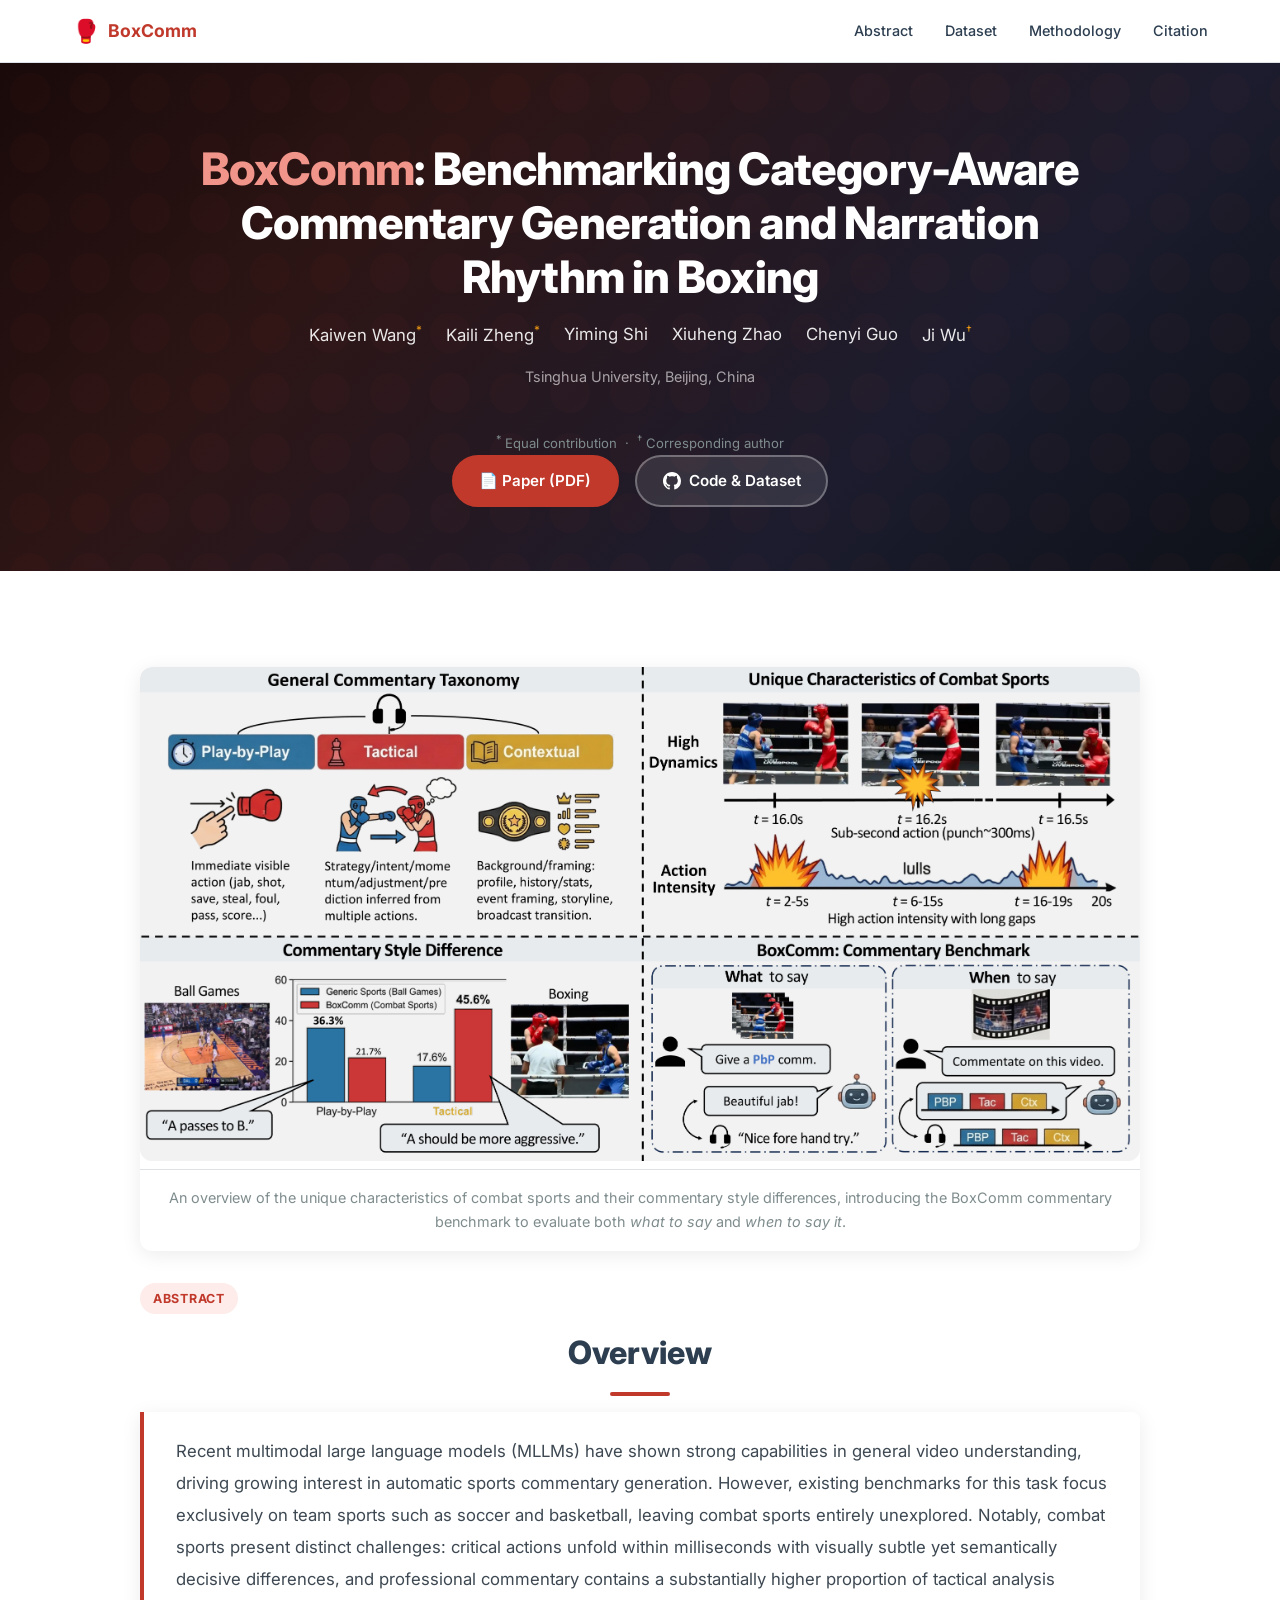
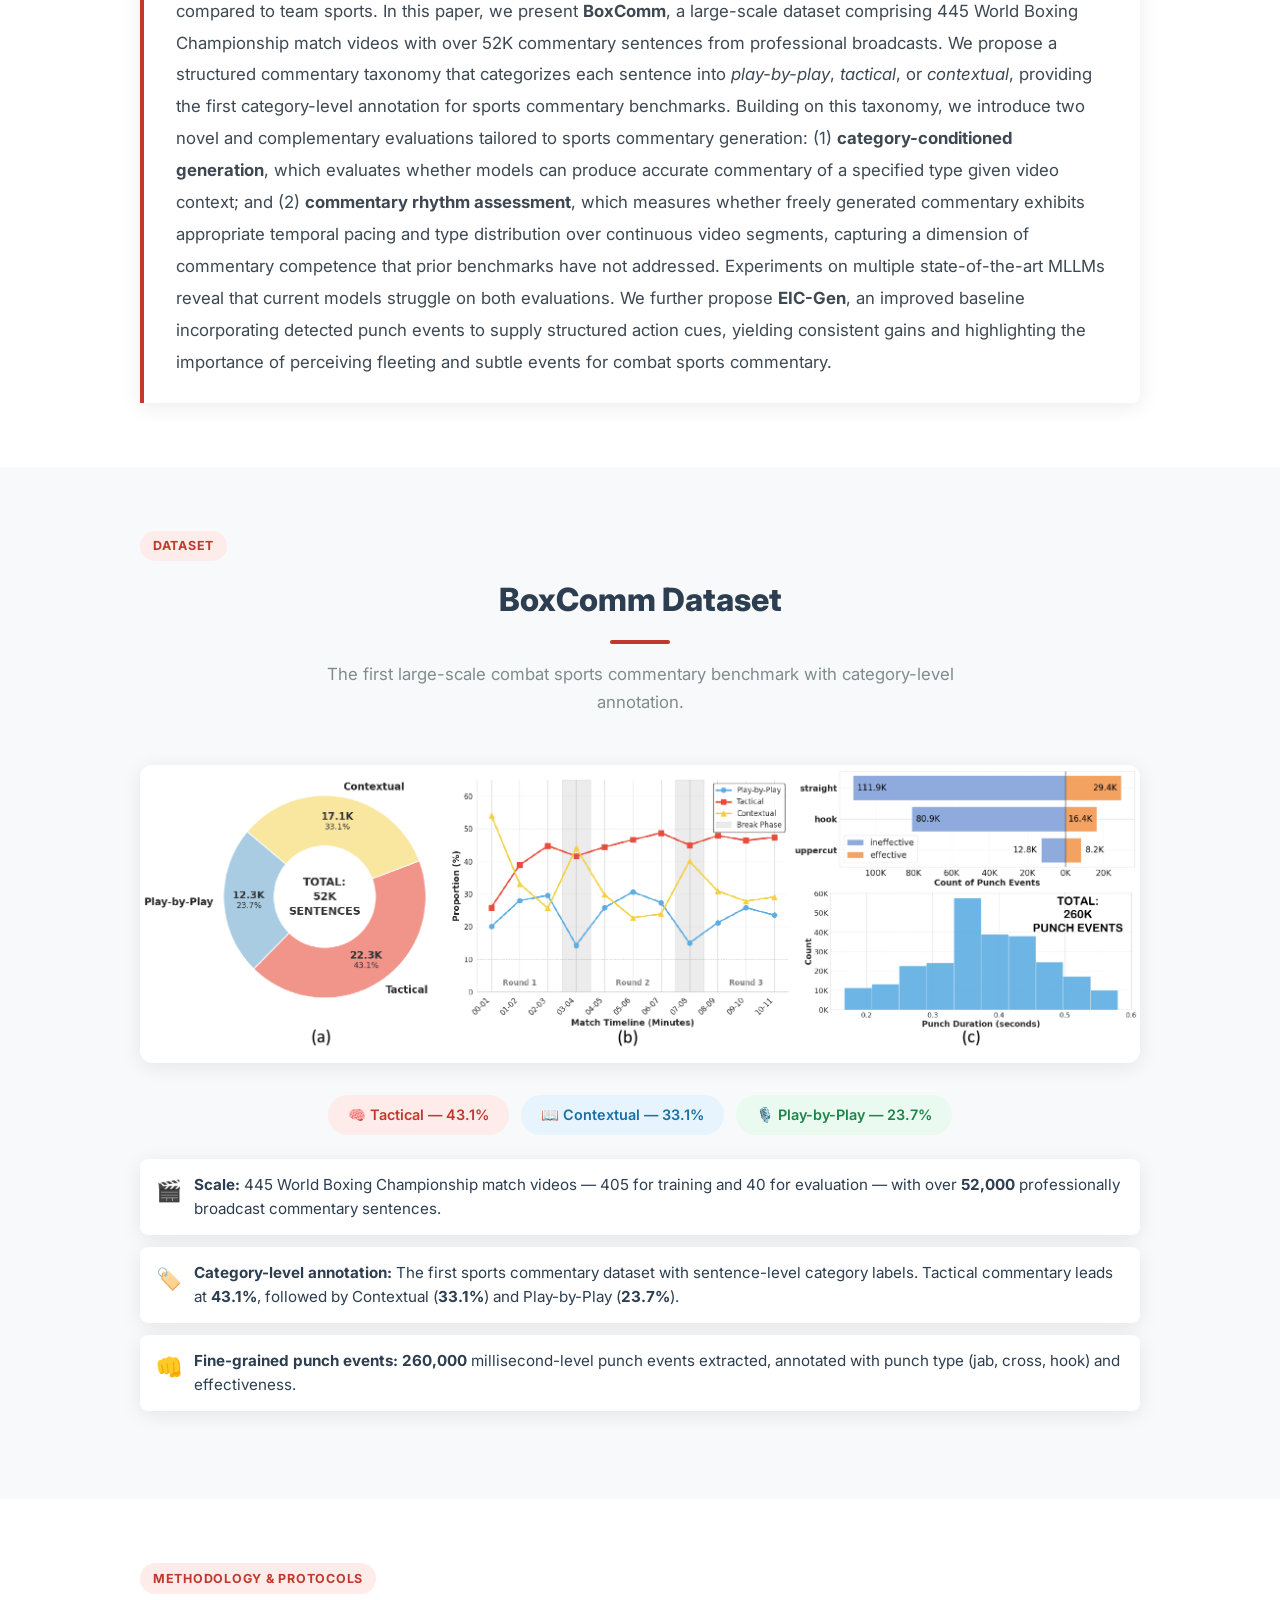
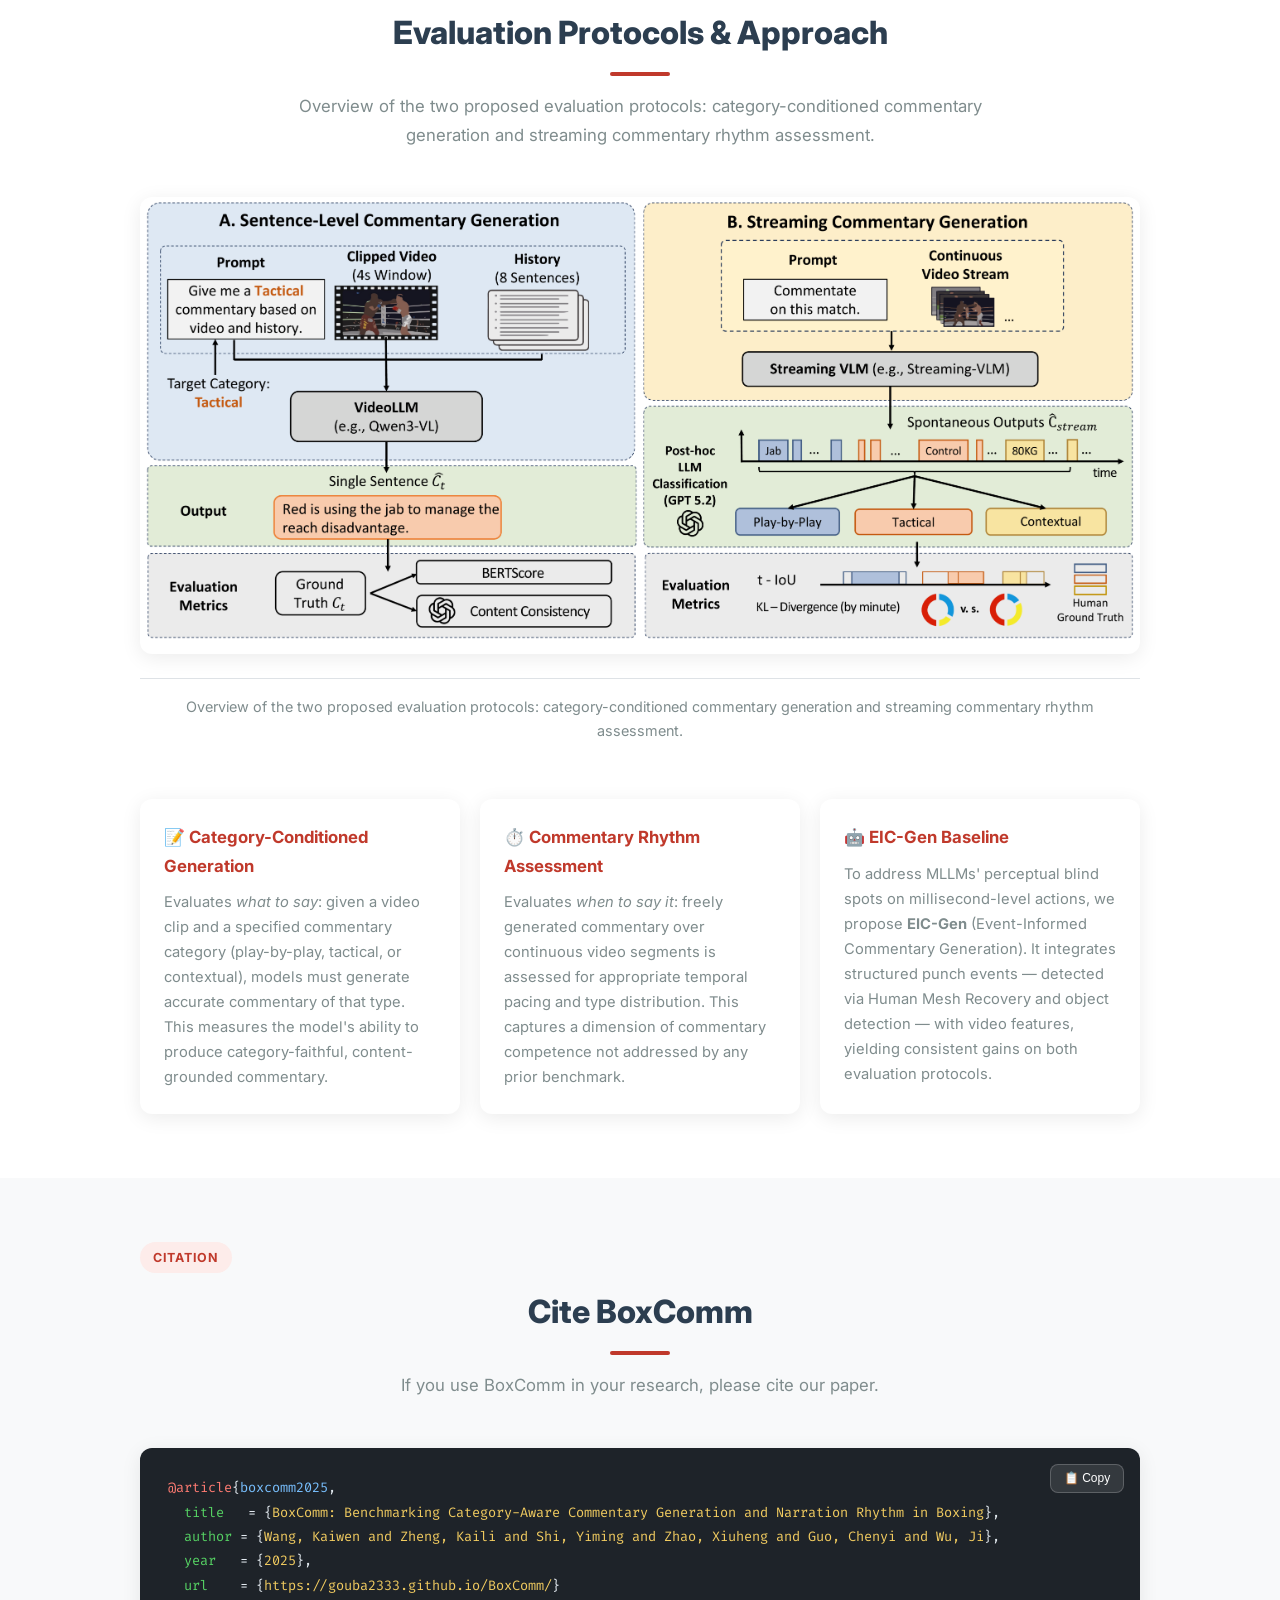
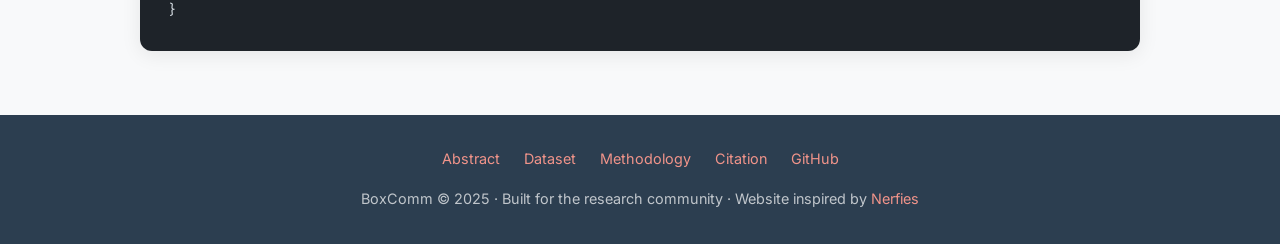
==== commit 30e7d800: "Update HTML: use PNG images, remove atom_event_extraction, mark Ji Wu as corresponding author Agent-" ====
--- a/index.html
+++ b/index.html
@@ -132,7 +132,7 @@
         <span class="author">Yiming Shi</span>
         <span class="author">Xiuheng Zhao</span>
         <span class="author">Chenyi Guo</span>
-        <span class="author">Ji Wu</span>
+        <span class="author">Ji Wu<sup>†</sup></span>
       </div>
 
       <!-- Affiliations -->
@@ -140,7 +140,7 @@
         <span class="affiliation">Tsinghua University, Beijing, China</span>
       </div>
       <div style="font-size:0.82rem;color:var(--text-muted);margin-top:0.3rem;">
-        <sup>*</sup> Equal contribution
+        <sup>*</sup> Equal contribution &nbsp;·&nbsp; <sup>†</sup> Corresponding author
       </div>
 
       <!-- Action Buttons -->
@@ -162,13 +162,7 @@
 
       <!-- Teaser figure -->
       <div class="overview-figure" style="margin-bottom:2rem;">
-        <div class="pdf-figure">
-          <object data="teaser.pdf" type="application/pdf">
-            <iframe src="teaser.pdf">
-              <p>Your browser does not support embedded PDFs. <a href="teaser.pdf">Download teaser.pdf</a>.</p>
-            </iframe>
-          </object>
-        </div>
+        <img src="static/images/teaser.png" alt="Teaser figure" style="width:100%;border-radius:var(--radius);" />
         <div class="figure-caption">
           An overview of the unique characteristics of combat sports and their commentary style differences,
           introducing the BoxComm commentary benchmark to evaluate both <em>what to say</em> and <em>when to say it</em>.
@@ -213,13 +207,7 @@
 
       <!-- Stat figure -->
       <div class="overview-figure" style="margin-bottom:2rem;">
-        <div class="pdf-figure">
-          <object data="stat.pdf" type="application/pdf">
-            <iframe src="stat.pdf">
-              <p>Your browser does not support embedded PDFs. <a href="stat.pdf">Download stat.pdf</a>.</p>
-            </iframe>
-          </object>
-        </div>
+        <img src="static/images/stat.png" alt="Dataset statistics" style="width:100%;border-radius:var(--radius);" />
       </div>
 
       <!-- Taxonomy pills -->
@@ -263,26 +251,9 @@
         streaming commentary rhythm assessment.
       </p>
 
-      <!-- Architecture figures -->
-      <div class="method-figures">
-        <div class="overview-figure">
-          <div class="pdf-figure">
-            <object data="architecture.pdf" type="application/pdf">
-              <iframe src="architecture.pdf">
-                <p>Your browser does not support embedded PDFs. <a href="architecture.pdf">Download architecture.pdf</a>.</p>
-              </iframe>
-            </object>
-          </div>
-        </div>
-        <div class="overview-figure">
-          <div class="pdf-figure">
-            <object data="atom_event_extraction.pdf" type="application/pdf">
-              <iframe src="atom_event_extraction.pdf">
-                <p>Your browser does not support embedded PDFs. <a href="atom_event_extraction.pdf">Download atom_event_extraction.pdf</a>.</p>
-              </iframe>
-            </object>
-          </div>
-        </div>
+      <!-- Architecture figure -->
+      <div class="overview-figure" style="margin-bottom:1.5rem;">
+        <img src="static/images/architecture.png" alt="Evaluation protocols overview" style="width:100%;border-radius:var(--radius);" />
       </div>
       <div class="figure-caption" style="margin-bottom:2.5rem;">
         Overview of the two proposed evaluation protocols: category-conditioned commentary generation and
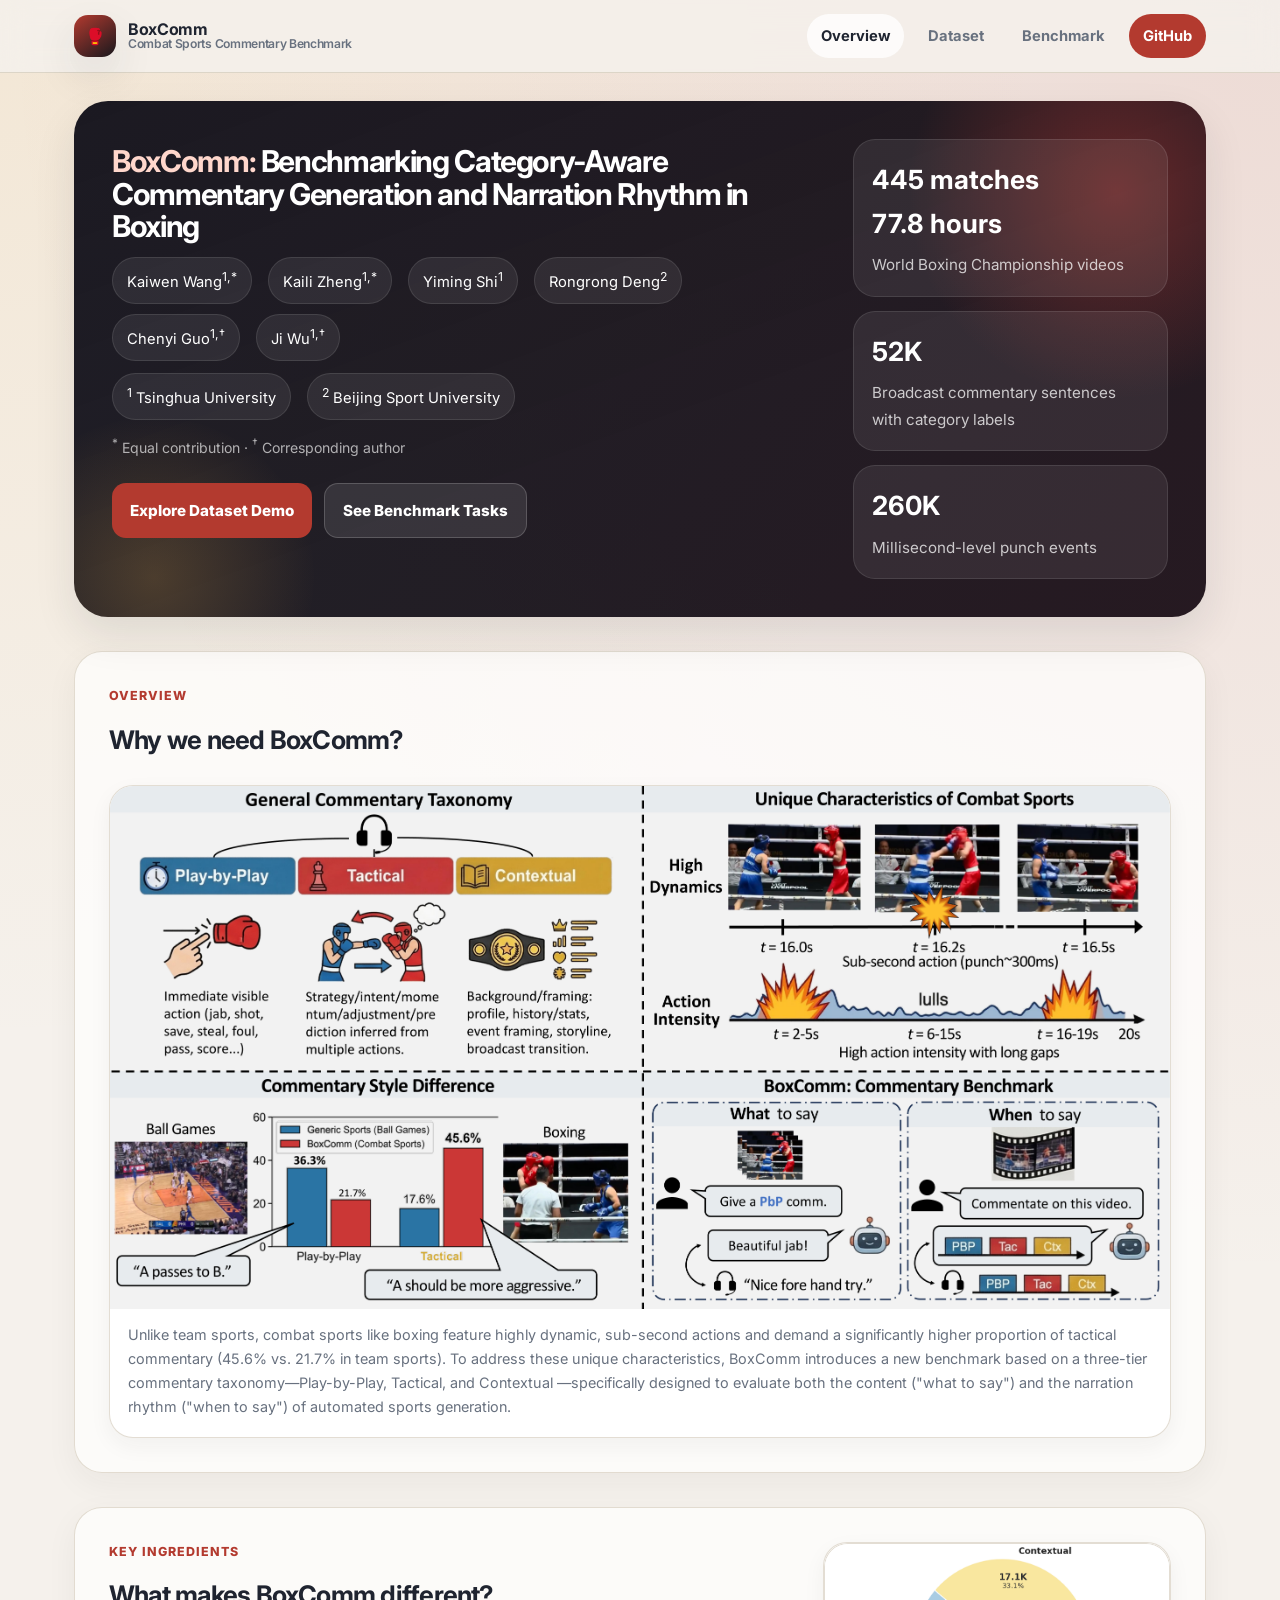
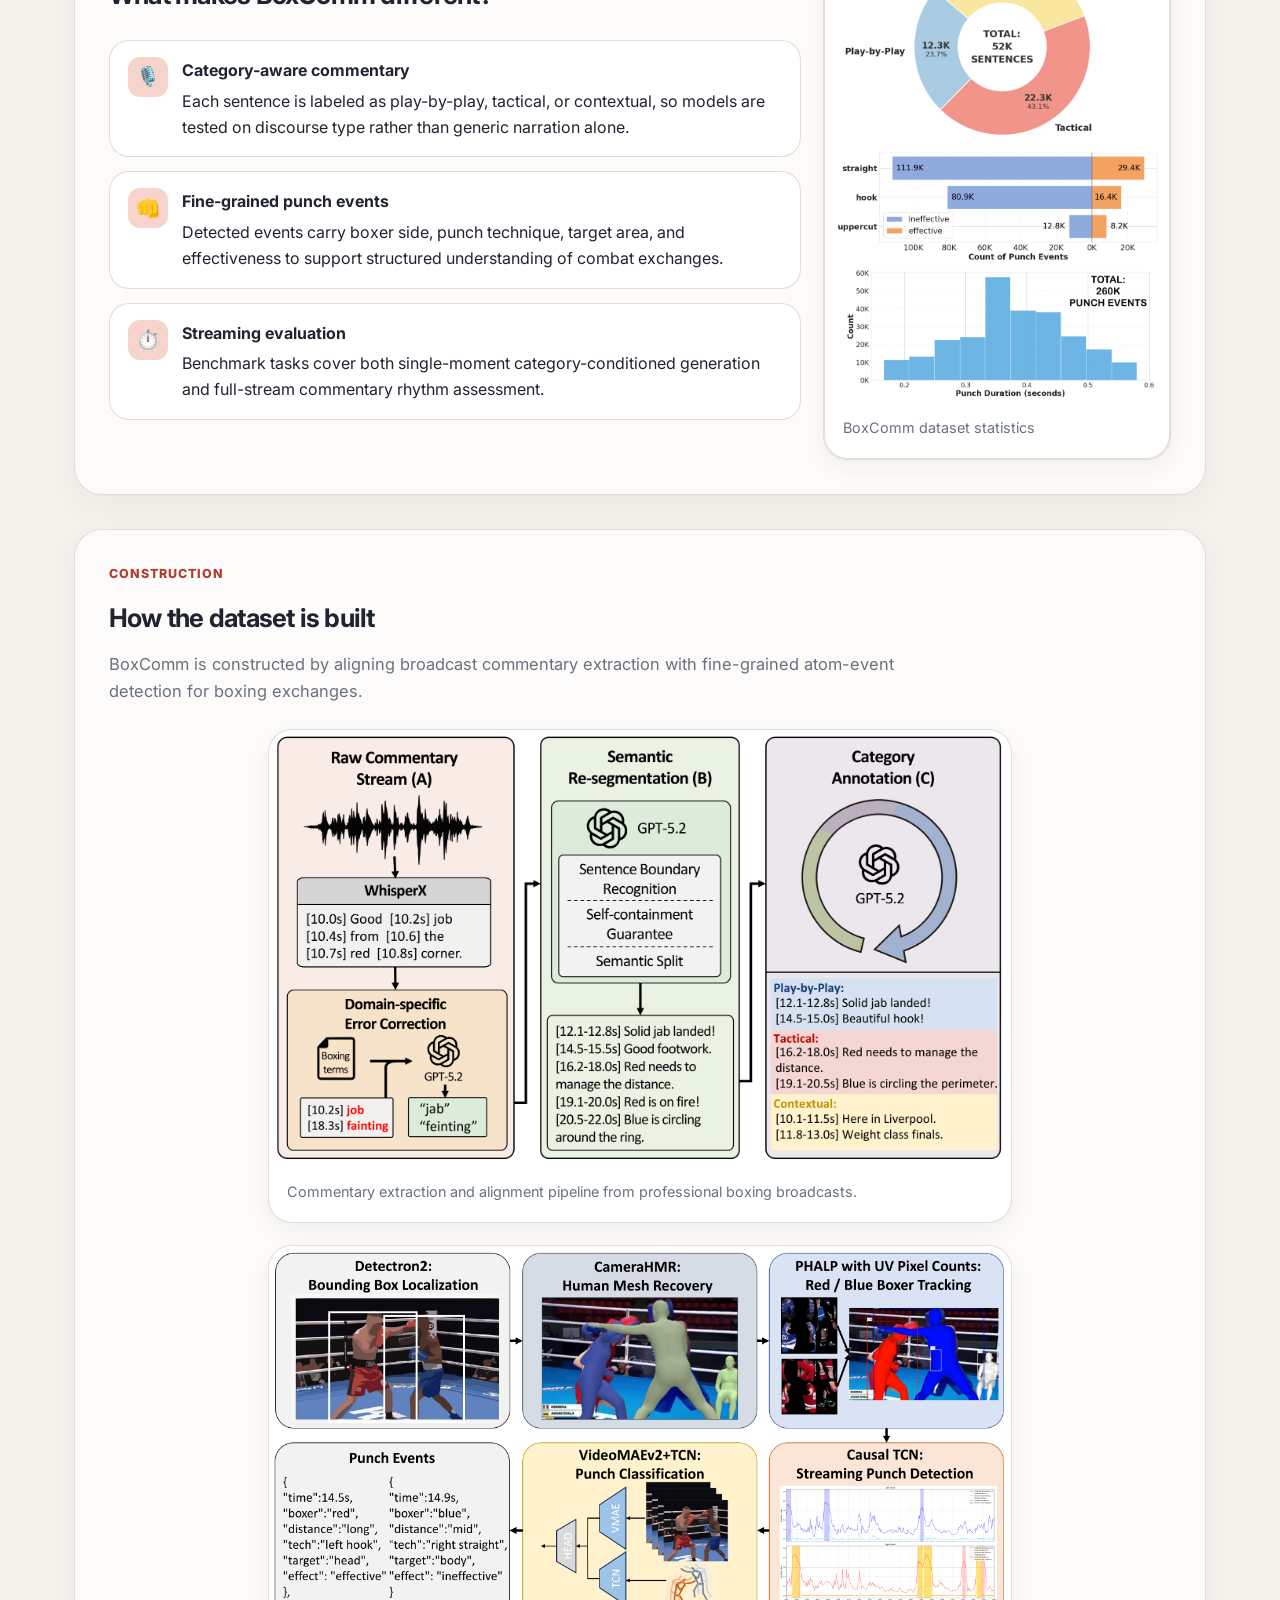
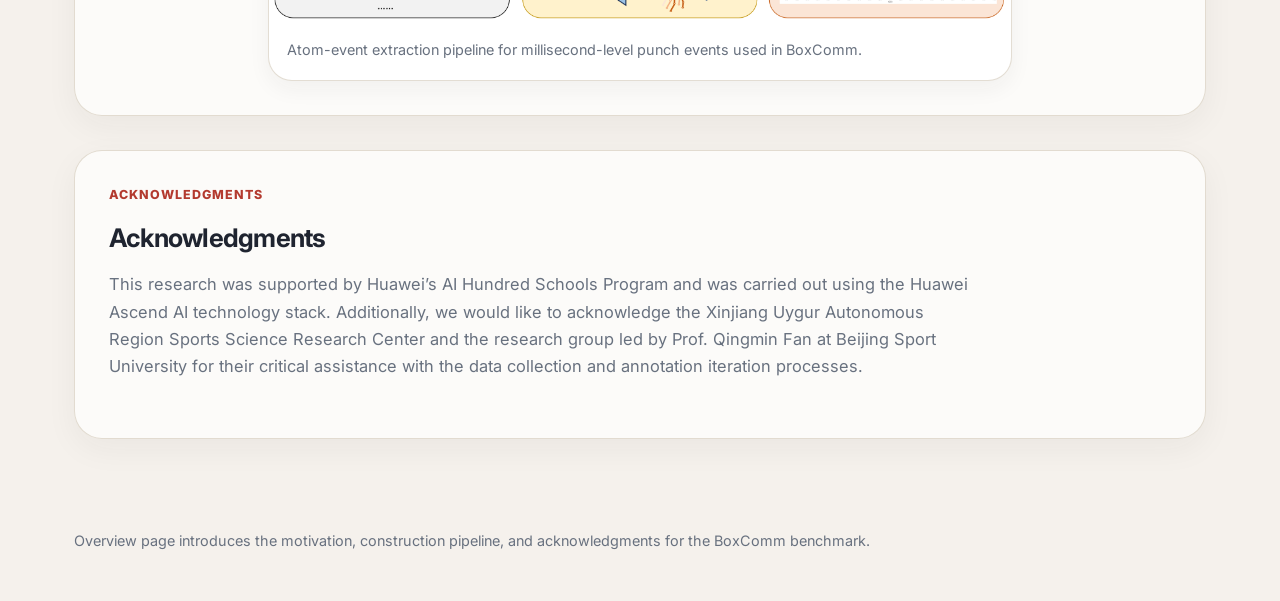
==== commit a7fbd9ea: "Update BoxComm project site and add 40 eval demos" ====
--- a/index.html
+++ b/index.html
@@ -3,331 +3,161 @@
 <head>
   <meta charset="UTF-8" />
   <meta name="viewport" content="width=device-width, initial-scale=1.0" />
-  <title>BoxComm: Benchmarking Category-Aware Commentary Generation and Narration Rhythm in Boxing</title>
-  <meta name="description" content="BoxComm is a large-scale dataset comprising 445 World Boxing Championship match videos with over 52K commentary sentences from professional broadcasts, introducing category-level annotations and two novel evaluation protocols." />
-  <meta property="og:title" content="BoxComm: Benchmarking Category-Aware Commentary Generation and Narration Rhythm in Boxing" />
-  <meta property="og:description" content="A large-scale benchmark for category-aware sports commentary generation and narration rhythm analysis in boxing." />
-  <meta property="og:type" content="website" />
-
-  <!-- Fonts -->
+  <title>BoxComm Overview</title>
+  <meta name="description" content="BoxComm overview page with dataset motivation, summary statistics, and site navigation." />
   <link rel="preconnect" href="https://fonts.googleapis.com" />
   <link rel="preconnect" href="https://fonts.gstatic.com" crossorigin />
   <link href="https://fonts.googleapis.com/css2?family=Inter:wght@400;500;600;700;800&family=Fira+Code:wght@400;500&display=swap" rel="stylesheet" />
-
-  <!-- Styles -->
   <link rel="stylesheet" href="static/css/style.css" />
-
-  <style>
-    .pdf-figure {
-      width: 100%;
-      border-radius: var(--radius);
-      overflow: hidden;
-      background: #f0f0f0;
-    }
-    .pdf-figure object,
-    .pdf-figure iframe {
-      width: 100%;
-      min-height: 480px;
-      border: none;
-      display: block;
-    }
-    .method-figures {
-      display: grid;
-      grid-template-columns: 1fr 1fr;
-      gap: 1.5rem;
-      margin-bottom: 1.5rem;
-    }
-    @media (max-width: 768px) {
-      .method-figures { grid-template-columns: 1fr; }
-    }
-    .highlight-list {
-      list-style: none;
-      padding: 0;
-      margin: 1.5rem 0;
-    }
-    .highlight-list li {
-      display: flex;
-      align-items: flex-start;
-      gap: 0.75rem;
-      padding: 0.85rem 1rem;
-      background: white;
-      border-radius: var(--radius-sm);
-      margin-bottom: 0.75rem;
-      box-shadow: var(--shadow);
-      font-size: 0.95rem;
-      line-height: 1.6;
-    }
-    .highlight-list li .bullet-icon {
-      font-size: 1.3rem;
-      flex-shrink: 0;
-      margin-top: 0.05rem;
-    }
-    .taxonomy-pills {
-      display: flex;
-      flex-wrap: wrap;
-      gap: 0.75rem;
-      justify-content: center;
-      margin: 1.5rem 0;
-    }
-    .taxonomy-pill {
-      padding: 0.5rem 1.25rem;
-      border-radius: 50px;
-      font-weight: 600;
-      font-size: 0.9rem;
-    }
-    .pill-tactical   { background: #fdecea; color: var(--primary); }
-    .pill-contextual { background: #e8f4fd; color: #1a6fa3; }
-    .pill-pbp        { background: #eafaf1; color: #1e8449; }
-    .method-card {
-      background: white;
-      border-radius: var(--radius);
-      padding: 1.5rem;
-      box-shadow: var(--shadow);
-    }
-    .method-card h3 {
-      font-size: 1.05rem;
-      font-weight: 700;
-      margin-bottom: 0.6rem;
-      color: var(--primary);
-    }
-    .method-card p {
-      font-size: 0.92rem;
-      color: var(--text-muted);
-      line-height: 1.7;
-    }
-  </style>
-
   <link rel="icon" href="data:image/svg+xml,<svg xmlns='http://www.w3.org/2000/svg' viewBox='0 0 100 100'><text y='.9em' font-size='90'>🥊</text></svg>" />
 </head>
-<body>
-
-  <!-- ==================== NAVBAR ==================== -->
-  <nav class="navbar">
-    <div class="navbar-inner">
-      <a class="navbar-brand" href="#">
-        <span class="brand-icon">🥊</span>
-        BoxComm
-      </a>
-      <ul class="navbar-links">
-        <li><a href="#abstract">Abstract</a></li>
-        <li><a href="#dataset">Dataset</a></li>
-        <li><a href="#methodology">Methodology</a></li>
-        <li><a href="#citation">Citation</a></li>
-      </ul>
-    </div>
-  </nav>
-
-  <!-- ==================== HERO ==================== -->
-  <header class="hero">
-    <div class="hero-content">
-      <h1>
-        <span class="highlight">BoxComm</span>: Benchmarking Category-Aware<br/>
-        Commentary Generation and Narration Rhythm in Boxing
-      </h1>
-
-      <!-- Authors -->
-      <div class="authors">
-        <span class="author">Kaiwen Wang<sup>*</sup></span>
-        <span class="author">Kaili Zheng<sup>*</sup></span>
-        <span class="author">Yiming Shi</span>
-        <span class="author">Xiuheng Zhao</span>
-        <span class="author">Chenyi Guo</span>
-        <span class="author">Ji Wu<sup>†</sup></span>
-      </div>
-
-      <!-- Affiliations -->
-      <div class="affiliations">
-        <span class="affiliation">Tsinghua University, Beijing, China</span>
-      </div>
-      <div style="font-size:0.82rem;color:var(--text-muted);margin-top:0.3rem;">
-        <sup>*</sup> Equal contribution &nbsp;·&nbsp; <sup>†</sup> Corresponding author
-      </div>
-
-      <!-- Action Buttons -->
-      <div class="hero-buttons">
-        <a class="btn btn-primary" href="#" title="Paper PDF">
-          📄 Paper (PDF)
+<body data-page="overview">
+  <div class="site-shell">
+    <nav class="topbar">
+      <div class="topbar-inner">
+        <a class="brand" href="index.html">
+          <span class="brand-mark">🥊</span>
+          <span class="brand-copy">
+            <strong>BoxComm</strong>
+            <span>Combat Sports Commentary Benchmark</span>
+          </span>
         </a>
-        <a class="btn btn-dark" href="https://github.com/gouba2333/BoxComm" title="Code &amp; Dataset">
-          <svg height="18" viewBox="0 0 16 16" fill="currentColor" style="vertical-align:middle"><path d="M8 0C3.58 0 0 3.58 0 8c0 3.54 2.29 6.53 5.47 7.59.4.07.55-.17.55-.38 0-.19-.01-.82-.01-1.49-2.01.37-2.53-.49-2.69-.94-.09-.23-.48-.94-.82-1.13-.28-.15-.68-.52-.01-.53.63-.01 1.08.58 1.23.82.72 1.21 1.87.87 2.33.66.07-.52.28-.87.51-1.07-1.78-.2-3.64-.89-3.64-3.95 0-.87.31-1.59.82-2.15-.08-.2-.36-1.02.08-2.12 0 0 .67-.21 2.2.82.64-.18 1.32-.27 2-.27.68 0 1.36.09 2 .27 1.53-1.04 2.2-.82 2.2-.82.44 1.1.16 1.92.08 2.12.51.56.82 1.27.82 2.15 0 3.07-1.87 3.75-3.65 3.95.29.25.54.73.54 1.48 0 1.07-.01 1.93-.01 2.2 0 .21.15.46.55.38A8.013 8.013 0 0016 8c0-4.42-3.58-8-8-8z"/></svg>
-          Code &amp; Dataset
-        </a>
-      </div>
-    </div>
-  </header>
-
-  <!-- ==================== TEASER + ABSTRACT ==================== -->
-  <section id="abstract">
-    <div class="container">
-
-      <!-- Teaser figure -->
-      <div class="overview-figure" style="margin-bottom:2rem;">
-        <img src="static/images/teaser.png" alt="Teaser figure" style="width:100%;border-radius:var(--radius);" />
-        <div class="figure-caption">
-          An overview of the unique characteristics of combat sports and their commentary style differences,
-          introducing the BoxComm commentary benchmark to evaluate both <em>what to say</em> and <em>when to say it</em>.
+        <div class="nav-links">
+          <a href="index.html" data-page-link="overview">Overview</a>
+          <a href="dataset.html" data-page-link="dataset">Dataset</a>
+          <a href="benchmark.html" data-page-link="benchmark">Benchmark</a>
+          <a class="is-cta" href="https://github.com/gouba2333/BoxComm">GitHub</a>
         </div>
       </div>
+    </nav>
 
-      <div class="section-badge">Abstract</div>
-      <h2 class="section-title">Overview</h2>
-      <p class="abstract-text">
-        Recent multimodal large language models (MLLMs) have shown strong capabilities in general video
-        understanding, driving growing interest in automatic sports commentary generation. However, existing
-        benchmarks for this task focus exclusively on team sports such as soccer and basketball, leaving combat
-        sports entirely unexplored. Notably, combat sports present distinct challenges: critical actions unfold
-        within milliseconds with visually subtle yet semantically decisive differences, and professional commentary
-        contains a substantially higher proportion of tactical analysis compared to team sports. In this paper,
-        we present <strong>BoxComm</strong>, a large-scale dataset comprising 445 World Boxing Championship match
-        videos with over 52K commentary sentences from professional broadcasts. We propose a structured commentary
-        taxonomy that categorizes each sentence into <em>play-by-play</em>, <em>tactical</em>, or
-        <em>contextual</em>, providing the first category-level annotation for sports commentary benchmarks.
-        Building on this taxonomy, we introduce two novel and complementary evaluations tailored to sports
-        commentary generation: (1) <strong>category-conditioned generation</strong>, which evaluates whether
-        models can produce accurate commentary of a specified type given video context; and (2)
-        <strong>commentary rhythm assessment</strong>, which measures whether freely generated commentary exhibits
-        appropriate temporal pacing and type distribution over continuous video segments, capturing a dimension of
-        commentary competence that prior benchmarks have not addressed. Experiments on multiple state-of-the-art
-        MLLMs reveal that current models struggle on both evaluations. We further propose <strong>EIC-Gen</strong>,
-        an improved baseline incorporating detected punch events to supply structured action cues, yielding
-        consistent gains and highlighting the importance of perceiving fleeting and subtle events for combat sports
-        commentary.
-      </p>
-    </div>
-  </section>
+    <main class="page">
+      <section class="hero-panel">
+        <div class="hero-grid">
+          <div>
+            <h1 class="hero-title"><span class="accent">BoxComm:</span> Benchmarking Category-Aware Commentary Generation and Narration Rhythm in Boxing</h1>
 
-  <!-- ==================== DATASET ==================== -->
-  <section id="dataset" style="background:#f8f9fa;">
-    <div class="container">
-      <div class="section-badge">Dataset</div>
-      <h2 class="section-title">BoxComm Dataset</h2>
-      <p class="section-subtitle">
-        The first large-scale combat sports commentary benchmark with category-level annotation.
-      </p>
+            <div class="authors">
+              <span class="author-pill">Kaiwen Wang<sup>1,*</sup></span>
+              <span class="author-pill">Kaili Zheng<sup>1,*</sup></span>
+              <span class="author-pill">Yiming Shi<sup>1</sup></span>
+              <span class="author-pill">Rongrong Deng<sup>2</sup></span>
+              <span class="author-pill">Chenyi Guo<sup>1,†</sup></span>
+              <span class="author-pill">Ji Wu<sup>1,†</sup></span>
+            </div>
+            <div class="affiliations">
+              <span class="affiliation-pill"><sup>1</sup> Tsinghua University</span>
+              <span class="affiliation-pill"><sup>2</sup> Beijing Sport University</span>
+            </div>
+            <div class="hero-meta"><sup>*</sup> Equal contribution · <sup>†</sup> Corresponding author</div>
 
-      <!-- Stat figure -->
-      <div class="overview-figure" style="margin-bottom:2rem;">
-        <img src="static/images/stat.png" alt="Dataset statistics" style="width:100%;border-radius:var(--radius);" />
-      </div>
+            <div class="hero-actions">
+              <a class="btn btn-primary" href="dataset.html">Explore Dataset Demo</a>
+              <a class="btn btn-secondary" href="benchmark.html">See Benchmark Tasks</a>
+            </div>
+          </div>
 
-      <!-- Taxonomy pills -->
-      <div class="taxonomy-pills">
-        <span class="taxonomy-pill pill-tactical">🧠 Tactical — 43.1%</span>
-        <span class="taxonomy-pill pill-contextual">📖 Contextual — 33.1%</span>
-        <span class="taxonomy-pill pill-pbp">🎙️ Play-by-Play — 23.7%</span>
-      </div>
+          <div class="hero-card-stack">
+            <div class="mini-card">
+              <strong>445 matches<br/>77.8 hours</strong>
+              <span>World Boxing Championship videos</span>
+            </div>
+            <div class="mini-card">
+              <strong>52K</strong>
+              <span>Broadcast commentary sentences with category labels</span>
+            </div>
+            <div class="mini-card">
+              <strong>260K</strong>
+              <span>Millisecond-level punch events</span>
+            </div>
+          </div>
+        </div>
+      </section>
 
-      <!-- Highlight bullets -->
-      <ul class="highlight-list">
-        <li>
-          <span class="bullet-icon">🎬</span>
+      <section class="section">
+        <div class="section-header">
+          <span class="section-kicker">Overview</span>
+          <h2>Why we need BoxComm?</h2>
+        </div>
+        <div class="figure-card teaser-card">
+          <img src="static/images/teaser.png" alt="BoxComm teaser figure" />
+          <div class="figure-caption">
+            Unlike team sports, combat sports like boxing feature highly dynamic, sub-second actions and demand a significantly higher proportion of tactical commentary (45.6% vs. 21.7% in team sports). To address these unique characteristics, BoxComm introduces a new benchmark based on a three-tier commentary taxonomy—Play-by-Play, Tactical, and Contextual —specifically designed to evaluate both the content ("what to say") and the narration rhythm ("when to say")  of automated sports generation.
+        </div>
+      </section>
+
+      <section class="section">
+        <div class="dual-grid">
           <div>
-            <strong>Scale:</strong> 445 World Boxing Championship match videos — 405 for training and 40 for evaluation — with over <strong>52,000</strong> professionally broadcast commentary sentences.
+            <div class="section-header">
+              <span class="section-kicker">Key Ingredients</span>
+              <h2>What makes BoxComm different?</h2>
+            </div>
+            <div class="bullet-list">
+              <div class="bullet-item">
+                <div class="icon">🎙️</div>
+                <div>
+                  <strong>Category-aware commentary</strong>
+                  <span>Each sentence is labeled as play-by-play, tactical, or contextual, so models are tested on discourse type rather than generic narration alone.</span>
+                </div>
+              </div>
+              <div class="bullet-item">
+                <div class="icon">👊</div>
+                <div>
+                  <strong>Fine-grained punch events</strong>
+                  <span>Detected events carry boxer side, punch technique, target area, and effectiveness to support structured understanding of combat exchanges.</span>
+                </div>
+              </div>
+              <div class="bullet-item">
+                <div class="icon">⏱️</div>
+                <div>
+                  <strong>Streaming evaluation</strong>
+                  <span>Benchmark tasks cover both single-moment category-conditioned generation and full-stream commentary rhythm assessment.</span>
+                </div>
+              </div>
+            </div>
           </div>
-        </li>
-        <li>
-          <span class="bullet-icon">🏷️</span>
-          <div>
-            <strong>Category-level annotation:</strong> The first sports commentary dataset with sentence-level category labels. Tactical commentary leads at <strong>43.1%</strong>, followed by Contextual (<strong>33.1%</strong>) and Play-by-Play (<strong>23.7%</strong>).
+          <div class="content-card">
+            <div class="figure-card">
+              <img src="static/images/stat.png?v=20260406" alt="BoxComm statistics" />
+            <div class="figure-caption">BoxComm dataset statistics</div>
+            </div>
           </div>
-        </li>
-        <li>
-          <span class="bullet-icon">👊</span>
-          <div>
-            <strong>Fine-grained punch events:</strong> <strong>260,000</strong> millisecond-level punch events extracted, annotated with punch type (jab, cross, hook) and effectiveness.
+        </div>
+      </section>
+
+      <section class="section">
+        <div class="section-header">
+          <span class="section-kicker">Construction</span>
+          <h2>How the dataset is built</h2>
+          <p class="lead">BoxComm is constructed by aligning broadcast commentary extraction with fine-grained atom-event detection for boxing exchanges.</p>
+        </div>
+        <div class="stack-grid">
+          <div class="figure-card scaled-figure">
+            <img src="static/images/asr.png" alt="Commentary extraction via ASR" />
+            <div class="figure-caption">Commentary extraction and alignment pipeline from professional boxing broadcasts.</div>
           </div>
-        </li>
-      </ul>
-    </div>
-  </section>
+          <div class="figure-card scaled-figure">
+            <img src="static/images/atom_event_extraction.png" alt="Atom event extraction pipeline" />
+            <div class="figure-caption">Atom-event extraction pipeline for millisecond-level punch events used in BoxComm.</div>
+          </div>
+        </div>
+      </section>
 
-  <!-- ==================== METHODOLOGY ==================== -->
-  <section id="methodology">
-    <div class="container">
-      <div class="section-badge">Methodology &amp; Protocols</div>
-      <h2 class="section-title">Evaluation Protocols &amp; Approach</h2>
-      <p class="section-subtitle">
-        Overview of the two proposed evaluation protocols: category-conditioned commentary generation and
-        streaming commentary rhythm assessment.
-      </p>
-
-      <!-- Architecture figure -->
-      <div class="overview-figure" style="margin-bottom:1.5rem;">
-        <img src="static/images/architecture.png" alt="Evaluation protocols overview" style="width:100%;border-radius:var(--radius);" />
-      </div>
-      <div class="figure-caption" style="margin-bottom:2.5rem;">
-        Overview of the two proposed evaluation protocols: category-conditioned commentary generation and
-        streaming commentary rhythm assessment.
-      </div>
-
-      <!-- Method cards -->
-      <div style="display:grid;grid-template-columns:1fr 1fr 1fr;gap:1.25rem;">
-        <div class="method-card">
-          <h3>📝 Category-Conditioned Generation</h3>
-          <p>
-            Evaluates <em>what to say</em>: given a video clip and a specified commentary category
-            (play-by-play, tactical, or contextual), models must generate accurate commentary of that type.
-            This measures the model's ability to produce category-faithful, content-grounded commentary.
+      <section class="section">
+        <div class="section-header">
+          <span class="section-kicker">Acknowledgments</span>
+          <h2>Acknowledgments</h2>
+          <p class="lead">
+            This research was supported by Huawei’s AI Hundred Schools Program and was carried out using the Huawei Ascend AI technology stack.
+            Additionally, we would like to acknowledge the Xinjiang Uygur Autonomous Region Sports Science Research Center and the research group led by Prof. Qingmin Fan at Beijing Sport University for their critical assistance with the data collection and annotation iteration processes.
           </p>
         </div>
-        <div class="method-card">
-          <h3>⏱️ Commentary Rhythm Assessment</h3>
-          <p>
-            Evaluates <em>when to say it</em>: freely generated commentary over continuous video segments is
-            assessed for appropriate temporal pacing and type distribution. This captures a dimension of
-            commentary competence not addressed by any prior benchmark.
-          </p>
-        </div>
-        <div class="method-card">
-          <h3>🤖 EIC-Gen Baseline</h3>
-          <p>
-            To address MLLMs' perceptual blind spots on millisecond-level actions, we propose
-            <strong>EIC-Gen</strong> (Event-Informed Commentary Generation). It integrates structured
-            punch events — detected via Human Mesh Recovery and object detection — with video features,
-            yielding consistent gains on both evaluation protocols.
-          </p>
-        </div>
-      </div>
-    </div>
-  </section>
+      </section>
+    </main>
 
-  <!-- ==================== CITATION ==================== -->
-  <section id="citation" style="background:#f8f9fa;">
-    <div class="container">
-      <div class="section-badge">Citation</div>
-      <h2 class="section-title">Cite BoxComm</h2>
-      <p class="section-subtitle">
-        If you use BoxComm in your research, please cite our paper.
-      </p>
-
-      <div class="citation-box">
-        <button class="copy-btn">📋 Copy</button>
-<span class="bib-entry">@article</span>{<span class="bib-key">boxcomm2025</span>,<br/>
-&nbsp;&nbsp;<span class="bib-field">title</span>&nbsp;&nbsp; = {<span class="bib-value">BoxComm: Benchmarking Category-Aware Commentary Generation and Narration Rhythm in Boxing</span>},<br/>
-&nbsp;&nbsp;<span class="bib-field">author</span> = {<span class="bib-value">Wang, Kaiwen and Zheng, Kaili and Shi, Yiming and Zhao, Xiuheng and Guo, Chenyi and Wu, Ji</span>},<br/>
-&nbsp;&nbsp;<span class="bib-field">year</span>&nbsp;&nbsp; = {<span class="bib-value">2025</span>},<br/>
-&nbsp;&nbsp;<span class="bib-field">url</span>&nbsp;&nbsp;&nbsp; = {<span class="bib-value">https://gouba2333.github.io/BoxComm/</span>}<br/>
-}
-      </div>
-    </div>
-  </section>
-
-  <!-- ==================== FOOTER ==================== -->
-  <footer>
-    <div class="footer-links">
-      <a href="#abstract">Abstract</a>
-      <a href="#dataset">Dataset</a>
-      <a href="#methodology">Methodology</a>
-      <a href="#citation">Citation</a>
-      <a href="https://github.com/gouba2333/BoxComm">GitHub</a>
-    </div>
-    <p>
-      BoxComm © 2025 · Built for the research community ·
-      Website inspired by <a href="https://nerfies.github.io">Nerfies</a>
-    </p>
-  </footer>
-
-  <!-- Script -->
-  <script src="static/js/index.js"></script>
+    <div class="footer">Overview page introduces the motivation, construction pipeline, and acknowledgments for the BoxComm benchmark.</div>
+  </div>
+  <script src="static/js/site.js"></script>
 </body>
 </html>
--- a/static/css/style.css
+++ b/static/css/style.css
@@ -1,1080 +1,941 @@
-/* BoxComm Website Custom Styles */
-
 :root {
-  --primary: #c0392b;
-  --primary-dark: #922b21;
-  --primary-light: #f1948a;
-  --secondary: #2c3e50;
-  --accent: #f39c12;
-  --text-dark: #2c3e50;
-  --text-muted: #7f8c8d;
-  --bg-light: #f8f9fa;
-  --bg-white: #ffffff;
-  --border: #dee2e6;
-  --shadow: 0 4px 20px rgba(0, 0, 0, 0.08);
-  --shadow-hover: 0 8px 30px rgba(0, 0, 0, 0.15);
-  --radius: 12px;
-  --radius-sm: 8px;
+  --bg: #f5f1ec;
+  --surface: #fffdf8;
+  --surface-strong: #ffffff;
+  --ink: #1f2430;
+  --muted: #68717f;
+  --line: #d9d0c2;
+  --brand: #b33a2f;
+  --brand-dark: #842920;
+  --brand-soft: #f6d3cb;
+  --blue: #2f69c8;
+  --blue-soft: #d9e7ff;
+  --red: #d43f36;
+  --red-soft: #ffe0dc;
+  --gold: #e6a94a;
+  --green: #2f8f62;
+  --shadow: 0 18px 42px rgba(31, 36, 48, 0.10);
+  --radius-lg: 24px;
+  --radius-md: 16px;
+  --radius-sm: 12px;
+  --page-width: 1180px;
 }
 
 * {
   box-sizing: border-box;
+}
+
+html {
+  scroll-behavior: smooth;
+}
+
+body {
   margin: 0;
-  padding: 0;
-}
-
-body {
-  font-family: 'Inter', 'Noto Sans', -apple-system, BlinkMacSystemFont, 'Segoe UI', Roboto, sans-serif;
-  color: var(--text-dark);
-  background: var(--bg-white);
-  line-height: 1.7;
-  font-size: 16px;
-}
-
-/* ============ NAVBAR ============ */
-.navbar {
+  font-family: "Inter", "Segoe UI", sans-serif;
+  color: var(--ink);
+  background:
+    radial-gradient(circle at top left, rgba(230, 169, 74, 0.14), transparent 26%),
+    radial-gradient(circle at top right, rgba(179, 58, 47, 0.12), transparent 32%),
+    var(--bg);
+  line-height: 1.65;
+}
+
+a {
+  color: inherit;
+}
+
+img {
+  max-width: 100%;
+  display: block;
+}
+
+.site-shell {
+  min-height: 100vh;
+}
+
+.topbar {
   position: sticky;
   top: 0;
-  z-index: 100;
-  background: rgba(255, 255, 255, 0.95);
-  backdrop-filter: blur(10px);
-  border-bottom: 1px solid var(--border);
-  padding: 0.75rem 0;
-}
-
-.navbar-inner {
-  max-width: 1200px;
+  z-index: 50;
+  backdrop-filter: blur(14px);
+  background: rgba(245, 241, 236, 0.84);
+  border-bottom: 1px solid rgba(217, 208, 194, 0.85);
+}
+
+.topbar-inner {
+  max-width: var(--page-width);
   margin: 0 auto;
-  padding: 0 2rem;
+  padding: 14px 24px;
   display: flex;
   align-items: center;
   justify-content: space-between;
-}
-
-.navbar-brand {
-  display: flex;
-  align-items: center;
-  gap: 0.5rem;
+  gap: 18px;
+}
+
+.brand {
+  display: inline-flex;
+  align-items: center;
+  gap: 12px;
   text-decoration: none;
+  font-weight: 800;
+  letter-spacing: -0.02em;
+}
+
+.brand-mark {
+  width: 42px;
+  height: 42px;
+  border-radius: 14px;
+  display: grid;
+  place-items: center;
+  background: linear-gradient(145deg, var(--brand), #18181d);
+  color: #fff;
+  box-shadow: var(--shadow);
+}
+
+.brand-copy {
+  display: flex;
+  flex-direction: column;
+  line-height: 1.05;
+}
+
+.brand-copy strong {
+  font-size: 1rem;
+}
+
+.brand-copy span {
+  font-size: 0.76rem;
+  color: var(--muted);
+  font-weight: 600;
+}
+
+.nav-links {
+  display: flex;
+  align-items: center;
+  gap: 10px;
+  flex-wrap: wrap;
+}
+
+.nav-links a {
+  text-decoration: none;
+  color: var(--muted);
   font-weight: 700;
-  font-size: 1.1rem;
-  color: var(--primary);
-}
-
-.navbar-brand .brand-icon {
-  font-size: 1.4rem;
-}
-
-.navbar-links {
-  display: flex;
-  gap: 2rem;
-  list-style: none;
-}
-
-.navbar-links a {
-  text-decoration: none;
-  color: var(--text-dark);
-  font-weight: 500;
-  font-size: 0.9rem;
-  transition: color 0.2s;
-}
-
-.navbar-links a:hover {
-  color: var(--primary);
-}
-
-/* ============ HERO ============ */
-.hero {
-  background: linear-gradient(135deg, #1a0a0a 0%, #2d1515 30%, #1c1c2e 70%, #0d1117 100%);
+  font-size: 0.92rem;
+  padding: 10px 14px;
+  border-radius: 999px;
+  transition: 0.18s ease;
+}
+
+.nav-links a:hover,
+.nav-links a.is-active {
+  color: var(--ink);
+  background: rgba(255, 255, 255, 0.78);
+}
+
+.nav-links a.is-cta {
   color: white;
-  padding: 5rem 2rem 4rem;
-  text-align: center;
+  background: var(--brand);
+}
+
+.nav-links a.is-cta:hover {
+  background: var(--brand-dark);
+}
+
+.page {
+  max-width: var(--page-width);
+  margin: 0 auto;
+  padding: 28px 24px 72px;
+}
+
+.hero-panel {
   position: relative;
   overflow: hidden;
-}
-
-.hero::before {
-  content: '';
+  border-radius: 34px;
+  padding: 38px;
+  background:
+    linear-gradient(130deg, rgba(21, 24, 33, 0.96), rgba(29, 17, 25, 0.96)),
+    linear-gradient(160deg, var(--brand), transparent 60%);
+  color: white;
+  box-shadow: var(--shadow);
+}
+
+.hero-panel::before,
+.hero-panel::after {
+  content: "";
   position: absolute;
-  top: 0; left: 0; right: 0; bottom: 0;
-  background: url("data:image/svg+xml,%3Csvg width='60' height='60' viewBox='0 0 60 60' xmlns='http://www.w3.org/2000/svg'%3E%3Cg fill='none' fill-rule='evenodd'%3E%3Cg fill='%23c0392b' fill-opacity='0.06'%3E%3Ccircle cx='30' cy='30' r='20'/%3E%3C/g%3E%3C/g%3E%3C/svg%3E");
-  opacity: 0.5;
-}
-
-.hero-content {
-  max-width: 900px;
-  margin: 0 auto;
+  border-radius: 50%;
+  pointer-events: none;
+}
+
+.hero-panel::before {
+  width: 420px;
+  height: 420px;
+  right: -120px;
+  top: -120px;
+  background: radial-gradient(circle, rgba(212, 63, 54, 0.38), transparent 70%);
+}
+
+.hero-panel::after {
+  width: 320px;
+  height: 320px;
+  left: -80px;
+  bottom: -120px;
+  background: radial-gradient(circle, rgba(230, 169, 74, 0.22), transparent 72%);
+}
+
+.eyebrow {
+  display: inline-flex;
+  align-items: center;
+  gap: 8px;
+  padding: 8px 14px;
+  border-radius: 999px;
+  background: rgba(255, 255, 255, 0.11);
+  border: 1px solid rgba(255, 255, 255, 0.14);
+  font-size: 0.8rem;
+  font-weight: 700;
+  text-transform: uppercase;
+  letter-spacing: 0.08em;
+}
+
+.hero-grid {
   position: relative;
   z-index: 1;
-}
-
-.venue-badge {
-  display: inline-block;
-  background: rgba(192, 57, 43, 0.3);
-  border: 1px solid rgba(192, 57, 43, 0.6);
-  color: #f1948a;
-  padding: 0.35rem 1rem;
-  border-radius: 50px;
-  font-size: 0.85rem;
-  font-weight: 600;
-  letter-spacing: 0.05em;
-  margin-bottom: 1.5rem;
-}
-
-.hero h1 {
-  font-size: clamp(1.8rem, 4vw, 2.8rem);
-  font-weight: 800;
-  line-height: 1.2;
-  margin-bottom: 1rem;
-  letter-spacing: -0.02em;
-}
-
-.hero h1 .highlight {
-  color: var(--primary-light);
+  display: grid;
+  grid-template-columns: minmax(0, 1.3fr) minmax(320px, 0.85fr);
+  gap: 28px;
+  align-items: start;
+}
+
+.hero-title {
+  margin: 6px 0 14px;
+  font-size: clamp(1.5rem, 2.35vw, 2.45rem);
+  line-height: 1.08;
+  letter-spacing: -0.045em;
+}
+
+.hero-title .accent {
+  color: #ffd7cc;
 }
 
 .hero-subtitle {
-  font-size: 1.15rem;
-  color: rgba(255, 255, 255, 0.75);
-  margin-bottom: 2.5rem;
-  max-width: 700px;
-  margin-left: auto;
-  margin-right: auto;
+  max-width: 720px;
+  color: rgba(255, 255, 255, 0.82);
+  font-size: 0.98rem;
+  margin-bottom: 18px;
+}
+
+.authors,
+.affiliations {
+  display: flex;
+  flex-wrap: wrap;
+  gap: 10px 16px;
 }
 
 .authors {
+  margin-bottom: 12px;
+}
+
+.author-pill,
+.affiliation-pill {
+  padding: 9px 14px;
+  border-radius: 999px;
+  background: rgba(255, 255, 255, 0.08);
+  border: 1px solid rgba(255, 255, 255, 0.10);
+  font-size: 0.92rem;
+}
+
+.hero-meta {
+  margin-top: 14px;
+  color: rgba(255, 255, 255, 0.65);
+  font-size: 0.88rem;
+}
+
+.hero-actions {
   display: flex;
   flex-wrap: wrap;
-  justify-content: center;
-  gap: 0.75rem 1.5rem;
-  margin-bottom: 1rem;
-}
-
-.author {
-  font-size: 1.05rem;
-  color: rgba(255, 255, 255, 0.9);
-}
-
-.author a {
-  color: var(--primary-light);
-  text-decoration: none;
-}
-
-.author sup {
-  color: var(--accent);
-  font-size: 0.7em;
-}
-
-.affiliations {
-  display: flex;
-  flex-wrap: wrap;
-  justify-content: center;
-  gap: 0.5rem 2rem;
-  margin-bottom: 2.5rem;
-  color: rgba(255, 255, 255, 0.6);
-  font-size: 0.9rem;
-}
-
-.affiliation sup {
-  color: var(--accent);
-  font-size: 0.7em;
-}
-
-.hero-buttons {
-  display: flex;
-  flex-wrap: wrap;
-  justify-content: center;
-  gap: 1rem;
+  gap: 12px;
+  margin-top: 24px;
 }
 
 .btn {
   display: inline-flex;
   align-items: center;
-  gap: 0.5rem;
-  padding: 0.7rem 1.6rem;
-  border-radius: 50px;
+  justify-content: center;
+  gap: 10px;
   text-decoration: none;
-  font-weight: 600;
+  border: none;
+  cursor: pointer;
+  font-weight: 800;
+  padding: 14px 18px;
+  border-radius: 14px;
   font-size: 0.95rem;
-  transition: all 0.2s ease;
-  border: 2px solid transparent;
+  transition: transform 0.18s ease, background 0.18s ease, border-color 0.18s ease;
+}
+
+.btn:hover {
+  transform: translateY(-1px);
+}
+
+.btn-primary {
+  color: #fff;
+  background: var(--brand);
+}
+
+.btn-secondary {
+  color: #fff;
+  background: rgba(255, 255, 255, 0.10);
+  border: 1px solid rgba(255, 255, 255, 0.18);
+}
+
+.hero-card-stack {
+  display: grid;
+  gap: 14px;
+}
+
+.mini-card {
+  padding: 18px;
+  border-radius: 22px;
+  background: rgba(255, 255, 255, 0.08);
+  border: 1px solid rgba(255, 255, 255, 0.10);
+}
+
+.mini-card strong {
+  display: block;
+  font-size: 1.65rem;
+  margin-bottom: 6px;
+}
+
+.mini-card span {
+  color: rgba(255, 255, 255, 0.75);
+  font-size: 0.95rem;
+}
+
+.section {
+  margin-top: 34px;
+  background: rgba(255, 255, 255, 0.70);
+  border: 1px solid rgba(217, 208, 194, 0.75);
+  border-radius: 28px;
+  padding: 34px;
+  box-shadow: 0 10px 32px rgba(31, 36, 48, 0.05);
+}
+
+.section-header {
+  display: grid;
+  gap: 12px;
+  margin-bottom: 24px;
+}
+
+.section-kicker {
+  color: var(--brand);
+  font-weight: 800;
+  letter-spacing: 0.08em;
+  text-transform: uppercase;
+  font-size: 0.78rem;
+}
+
+.section h2 {
+  margin: 0;
+  font-size: clamp(1.35rem, 2vw, 2.05rem);
+  letter-spacing: -0.03em;
+}
+
+.section p.lead {
+  margin: 0;
+  max-width: 860px;
+  color: var(--muted);
+  font-size: 1.03rem;
+}
+
+.figure-card,
+.content-card {
+  background: var(--surface-strong);
+  border: 1px solid rgba(217, 208, 194, 0.72);
+  border-radius: 24px;
+  overflow: hidden;
+  box-shadow: 0 8px 22px rgba(31, 36, 48, 0.05);
+}
+
+.figure-card img {
+  width: 100%;
+}
+
+.teaser-card {
+  width: 100%;
+  margin: 0 auto;
+}
+
+.figure-caption {
+  padding: 14px 18px 18px;
+  color: var(--muted);
+  font-size: 0.9rem;
+}
+
+.stats-grid {
+  display: grid;
+  grid-template-columns: repeat(4, minmax(0, 1fr));
+  gap: 16px;
+}
+
+.stat-block {
+  padding: 22px 20px;
+  border-radius: 22px;
+  background: linear-gradient(180deg, rgba(255,255,255,0.94), rgba(249,246,239,0.88));
+  border: 1px solid rgba(217, 208, 194, 0.8);
+}
+
+.stat-block strong {
+  display: block;
+  font-size: 2rem;
+  color: var(--brand);
+  line-height: 1;
+  margin-bottom: 8px;
+}
+
+.stat-block span {
+  display: block;
+  color: var(--muted);
+  font-size: 0.93rem;
+}
+
+.dual-grid {
+  display: grid;
+  grid-template-columns: minmax(0, 1.33fr) minmax(0, 0.67fr);
+  gap: 22px;
+}
+
+.stack-grid {
+  display: grid;
+  grid-template-columns: 1fr;
+  gap: 22px;
+}
+
+.bullet-list {
+  display: grid;
+  gap: 14px;
+}
+
+.bullet-item {
+  display: grid;
+  grid-template-columns: auto 1fr;
+  gap: 14px;
+  align-items: start;
+  padding: 16px 18px;
+  background: var(--surface-strong);
+  border: 1px solid rgba(217, 208, 194, 0.72);
+  border-radius: 20px;
+}
+
+.bullet-item .icon {
+  width: 40px;
+  height: 40px;
+  display: grid;
+  place-items: center;
+  border-radius: 12px;
+  background: var(--brand-soft);
+  font-size: 1.2rem;
+}
+
+.bullet-item strong {
+  display: block;
+  margin-bottom: 4px;
+}
+
+.taxonomy-row,
+.chip-row {
+  display: flex;
+  flex-wrap: wrap;
+  gap: 12px;
+}
+
+.chip {
+  display: inline-flex;
+  align-items: center;
+  gap: 8px;
+  padding: 10px 14px;
+  border-radius: 999px;
+  font-size: 0.9rem;
+  font-weight: 800;
+}
+
+.chip-red {
+  background: var(--red-soft);
+  color: var(--red);
+}
+
+.chip-blue {
+  background: var(--blue-soft);
+  color: var(--blue);
+}
+
+.chip-gold {
+  background: #fdeecf;
+  color: #9a6914;
+}
+
+.chip-sky {
+  background: #e8f1ff;
+  color: #2f69c8;
+}
+
+.columns-3 {
+  display: grid;
+  grid-template-columns: repeat(3, minmax(0, 1fr));
+  gap: 18px;
+}
+
+.info-card {
+  padding: 22px;
+  background: var(--surface-strong);
+  border-radius: 22px;
+  border: 1px solid rgba(217, 208, 194, 0.72);
+}
+
+.info-card h3 {
+  margin: 0 0 10px;
+  font-size: 1.05rem;
+}
+
+.info-card p,
+.info-card li {
+  color: var(--muted);
+  font-size: 0.95rem;
+}
+
+.info-card ul {
+  margin: 0;
+  padding-left: 18px;
+}
+
+.page-switch {
+  display: grid;
+  grid-template-columns: repeat(3, minmax(0, 1fr));
+  gap: 18px;
+}
+
+.page-link {
+  padding: 22px;
+  border-radius: 24px;
+  text-decoration: none;
+  border: 1px solid rgba(217, 208, 194, 0.8);
+  background: rgba(255,255,255,0.76);
+}
+
+.page-link:hover {
+  border-color: rgba(179, 58, 47, 0.30);
+}
+
+.page-link strong {
+  display: block;
+  margin-bottom: 8px;
+  font-size: 1.05rem;
+}
+
+.page-link span {
+  color: var(--muted);
+  font-size: 0.94rem;
+}
+
+.dataset-shell {
+  display: grid;
+  gap: 20px;
+}
+
+.sample-picker {
+  display: flex;
+  flex-wrap: wrap;
+  gap: 12px;
+}
+
+.sample-chip {
+  border: 1px solid rgba(217, 208, 194, 0.9);
+  background: #fff;
+  color: var(--muted);
+  border-radius: 999px;
+  padding: 11px 16px;
+  font-weight: 800;
   cursor: pointer;
 }
 
-.btn-primary {
-  background: var(--primary);
-  color: white;
-  border-color: var(--primary);
-}
-
-.btn-primary:hover {
-  background: var(--primary-dark);
-  border-color: var(--primary-dark);
-  transform: translateY(-2px);
-  box-shadow: 0 6px 20px rgba(192, 57, 43, 0.4);
-}
-
-.btn-outline {
-  background: transparent;
-  color: white;
-  border-color: rgba(255, 255, 255, 0.5);
-}
-
-.btn-outline:hover {
-  background: rgba(255, 255, 255, 0.1);
-  border-color: white;
-  transform: translateY(-2px);
-}
-
-.btn-dark {
-  background: rgba(255, 255, 255, 0.1);
-  color: white;
-  border-color: rgba(255, 255, 255, 0.3);
-}
-
-.btn-dark:hover {
-  background: rgba(255, 255, 255, 0.2);
-  border-color: rgba(255, 255, 255, 0.6);
-  transform: translateY(-2px);
-}
-
-/* ============ SECTION ============ */
-section {
-  padding: 4rem 2rem;
-}
-
-section:nth-child(even) {
-  background: var(--bg-light);
-}
-
-.container {
-  max-width: 1000px;
+.sample-chip.is-active {
+  background: var(--ink);
+  color: #fff;
+  border-color: var(--ink);
+}
+
+.viewer-layout {
+  display: grid;
+  grid-template-columns: 210px minmax(0, 1.35fr) 210px;
+  gap: 18px;
+  align-items: start;
+}
+
+.timeline-column,
+.dataset-card {
+  background: #fff;
+  border: 1px solid rgba(217, 208, 194, 0.82);
+  border-radius: 24px;
+  box-shadow: 0 8px 24px rgba(31, 36, 48, 0.05);
+}
+
+.timeline-column {
+  padding: 18px 16px;
+}
+
+.timeline-column h3,
+.dataset-card h3 {
+  margin: 0 0 12px;
+  font-size: 0.92rem;
+}
+
+.red-heading {
+  color: #c63f39;
+}
+
+.blue-heading {
+  color: #2f69c8;
+}
+
+.timeline-note {
+  margin: 0 0 14px;
+  color: var(--muted);
+  font-size: 0.79rem;
+}
+
+.event-list {
+  display: grid;
+  gap: 10px;
+  height: clamp(610px, 64vh, 700px);
+  overflow: auto;
+  padding-right: 4px;
+}
+
+.event-item {
+  padding: 12px;
+  border-radius: 16px;
+  border: 1px solid rgba(217, 208, 194, 0.75);
+  background: #fcfaf6;
+  transition: 0.15s ease;
+}
+
+.event-item.is-active {
+  background: #fff2f0;
+  border-color: rgba(212, 63, 54, 0.45);
+  transform: translateX(2px);
+}
+
+.event-item.blue.is-active {
+  background: #eef5ff;
+  border-color: rgba(47, 105, 200, 0.40);
+}
+
+.event-item time {
+  display: block;
+  font-size: 0.77rem;
+  font-weight: 800;
+  color: var(--muted);
+}
+
+.event-item strong {
+  display: block;
+  margin: 4px 0 2px;
+  font-size: 0.86rem;
+}
+
+.event-item span {
+  display: block;
+  font-size: 0.78rem;
+  color: var(--muted);
+}
+
+.dataset-card {
+  padding: 18px;
+}
+
+.dataset-card h3 {
+  font-size: 0.98rem;
+}
+
+.matchup-line {
+  margin: -4px 0 14px;
+  font-size: 0.95rem;
+  font-weight: 800;
+  color: var(--muted);
+}
+
+.matchup-blue {
+  color: #2f69c8;
+}
+
+.matchup-red {
+  color: #c63f39;
+}
+
+.viewer-stage {
+  position: relative;
+  background: linear-gradient(180deg, #11161e, #0b0d12);
+  border-radius: 20px;
+  overflow: hidden;
+  aspect-ratio: 16 / 8.8;
+}
+
+.viewer-stage video,
+.viewer-stage canvas {
+  position: absolute;
+  inset: 0;
+  width: 100%;
+  height: 100%;
+}
+
+.viewer-stage video {
+  object-fit: contain;
+}
+
+.viewer-stage canvas {
+  pointer-events: none;
+}
+
+.viewer-toolbar {
+  margin-bottom: 14px;
+  display: flex;
+  flex-wrap: wrap;
+  align-items: center;
+  justify-content: space-between;
+  gap: 12px;
+}
+
+.toggle-row,
+.meta-row {
+  display: flex;
+  flex-wrap: wrap;
+  align-items: center;
+  gap: 10px;
+}
+
+.toggle {
+  display: inline-flex;
+  align-items: center;
+  gap: 10px;
+  padding: 10px 12px;
+  border-radius: 999px;
+  background: #f7f2eb;
+  border: 1px solid rgba(217, 208, 194, 0.9);
+  color: var(--ink);
+  font-weight: 700;
+  font-size: 0.88rem;
+}
+
+.toggle input {
+  accent-color: var(--brand);
+}
+
+.meta-pill {
+  padding: 8px 11px;
+  border-radius: 999px;
+  background: #f7f2eb;
+  color: var(--muted);
+  font-size: 0.82rem;
+  font-weight: 800;
+}
+
+.commentary-panel {
+  margin-top: 18px;
+  padding: 16px;
+  border-radius: 20px;
+  background: #fcfaf6;
+  border: 1px solid rgba(217, 208, 194, 0.82);
+}
+
+.commentary-head {
+  display: flex;
+  flex-wrap: wrap;
+  align-items: center;
+  justify-content: space-between;
+  gap: 10px;
+  margin-bottom: 12px;
+}
+
+.commentary-head-below {
+  margin-top: 12px;
+  margin-bottom: 0;
+}
+
+.commentary-legend {
+  display: flex;
+  flex-wrap: wrap;
+  gap: 8px;
+}
+
+.legend-chip {
+  display: inline-flex;
+  align-items: center;
+  gap: 7px;
+  padding: 6px 10px;
+  border-radius: 999px;
+  font-size: 0.78rem;
+  font-weight: 800;
+  color: var(--muted);
+  background: #fff;
+  border: 1px solid rgba(217, 208, 194, 0.74);
+}
+
+.legend-dot {
+  width: 10px;
+  height: 10px;
+  border-radius: 50%;
+  display: inline-block;
+}
+
+.legend-dot.play-by-play {
+  background: #8fb8ff;
+}
+
+.legend-dot.tactical {
+  background: #f29f92;
+}
+
+.legend-dot.contextual {
+  background: #f0cf79;
+}
+
+.commentary-list {
+  display: grid;
+  gap: 8px;
+  max-height: 98px;
+  overflow: auto;
+  padding-right: 4px;
+}
+
+.commentary-item {
+  padding: 10px 14px;
+  border-radius: 16px;
+  background: #fff;
+  border: 1px solid rgba(217, 208, 194, 0.74);
+  border-left-width: 10px;
+}
+
+.commentary-item.is-active {
+  border-color: rgba(179, 58, 47, 0.45);
+  box-shadow: inset 0 0 0 1px rgba(179, 58, 47, 0.14);
+}
+
+.commentary-item.play-by-play {
+  border-left-color: #8fb8ff;
+  background: linear-gradient(90deg, rgba(143, 184, 255, 0.18), rgba(255, 255, 255, 0.92) 22%);
+}
+
+.commentary-item.tactical {
+  border-left-color: #f29f92;
+  background: linear-gradient(90deg, rgba(242, 159, 146, 0.18), rgba(255, 255, 255, 0.92) 22%);
+}
+
+.commentary-item.contextual {
+  border-left-color: #f0cf79;
+  background: linear-gradient(90deg, rgba(240, 207, 121, 0.22), rgba(255, 255, 255, 0.92) 22%);
+}
+
+.commentary-item header {
+  display: flex;
+  justify-content: space-between;
+  gap: 12px;
+  align-items: center;
+  margin-bottom: 4px;
+}
+
+.eyebrow.is-hidden {
+  display: none;
+}
+
+.commentary-item time {
+  color: var(--muted);
+  font-size: 0.8rem;
+  font-weight: 800;
+}
+
+.caption-text {
+  color: var(--ink);
+  font-size: 0.92rem;
+  line-height: 1.35;
+}
+
+body[data-page="overview"] .hero-grid {
+  grid-template-columns: minmax(0, 1.7fr) minmax(250px, 0.75fr);
+}
+
+.scaled-figure {
+  width: min(70%, 860px);
   margin: 0 auto;
 }
 
-.container-wide {
-  max-width: 1200px;
-  margin: 0 auto;
-}
-
-.section-title {
-  font-size: clamp(1.5rem, 3vw, 2rem);
-  font-weight: 800;
-  color: var(--text-dark);
-  margin-bottom: 1rem;
-  text-align: center;
-  position: relative;
-}
-
-.section-title::after {
-  content: '';
-  display: block;
-  width: 60px;
-  height: 4px;
-  background: var(--primary);
-  border-radius: 2px;
-  margin: 0.75rem auto 0;
-}
-
-.section-subtitle {
-  text-align: center;
-  color: var(--text-muted);
-  font-size: 1.05rem;
-  margin-bottom: 3rem;
-  max-width: 700px;
-  margin-left: auto;
-  margin-right: auto;
-}
-
-/* ============ ABSTRACT ============ */
-.abstract-text {
-  font-size: 1.05rem;
-  line-height: 1.9;
-  color: #3d4852;
-  background: white;
-  border-left: 4px solid var(--primary);
-  padding: 1.5rem 2rem;
-  border-radius: 0 var(--radius-sm) var(--radius-sm) 0;
-  box-shadow: var(--shadow);
-}
-
-/* ============ STATS BANNER ============ */
-.stats-banner {
-  display: grid;
-  grid-template-columns: repeat(auto-fit, minmax(150px, 1fr));
-  gap: 1.5rem;
-  margin: 2rem 0;
-}
-
-.stat-card {
-  text-align: center;
-  background: white;
-  padding: 1.5rem 1rem;
-  border-radius: var(--radius);
-  box-shadow: var(--shadow);
-  transition: transform 0.2s, box-shadow 0.2s;
-}
-
-.stat-card:hover {
-  transform: translateY(-4px);
-  box-shadow: var(--shadow-hover);
-}
-
-.stat-number {
-  font-size: 2.2rem;
-  font-weight: 800;
-  color: var(--primary);
-  line-height: 1;
-  margin-bottom: 0.4rem;
-}
-
-.stat-label {
-  font-size: 0.85rem;
-  color: var(--text-muted);
-  font-weight: 500;
-}
-
-/* ============ OVERVIEW IMAGE ============ */
-.overview-figure {
-  background: white;
-  border-radius: var(--radius);
-  box-shadow: var(--shadow);
-  overflow: hidden;
-  margin: 2rem 0;
-}
-
-.overview-figure .figure-placeholder {
-  background: linear-gradient(135deg, #1a0a0a, #2d1515, #1c1c2e);
-  height: 400px;
-  display: flex;
-  flex-direction: column;
-  align-items: center;
-  justify-content: center;
-  color: white;
-  gap: 1rem;
-}
-
-.overview-figure .figure-placeholder .fig-icon {
-  font-size: 4rem;
-  opacity: 0.7;
-}
-
-.overview-figure .figure-placeholder p {
-  font-size: 1rem;
-  opacity: 0.6;
-  text-align: center;
-  max-width: 500px;
-}
-
-.figure-caption {
-  padding: 1rem 1.5rem;
+.footer {
+  max-width: var(--page-width);
+  margin: 18px auto 48px;
+  padding: 0 24px;
+  color: var(--muted);
   font-size: 0.9rem;
-  color: var(--text-muted);
-  text-align: center;
-  border-top: 1px solid var(--border);
-}
-
-/* ============ FEATURES ============ */
-.features-grid {
-  display: grid;
-  grid-template-columns: repeat(auto-fit, minmax(280px, 1fr));
-  gap: 1.5rem;
-  margin-top: 2rem;
-}
-
-.feature-card {
-  background: white;
-  border-radius: var(--radius);
-  padding: 1.75rem;
-  box-shadow: var(--shadow);
-  border-top: 4px solid var(--primary);
-  transition: transform 0.2s, box-shadow 0.2s;
-}
-
-.feature-card:hover {
-  transform: translateY(-4px);
-  box-shadow: var(--shadow-hover);
-}
-
-.feature-icon {
-  font-size: 2.5rem;
-  margin-bottom: 1rem;
-  display: block;
-}
-
-.feature-card h3 {
-  font-size: 1.1rem;
-  font-weight: 700;
-  margin-bottom: 0.75rem;
-  color: var(--text-dark);
-}
-
-.feature-card p {
-  color: var(--text-muted);
-  font-size: 0.95rem;
-  line-height: 1.7;
-}
-
-/* ============ CATEGORIES ============ */
-.categories-grid {
-  display: grid;
-  grid-template-columns: repeat(auto-fit, minmax(200px, 1fr));
-  gap: 1rem;
-  margin-top: 2rem;
-}
-
-.category-card {
-  background: white;
-  border-radius: var(--radius-sm);
-  padding: 1.25rem;
-  box-shadow: var(--shadow);
-  text-align: center;
-  transition: transform 0.2s;
-  position: relative;
-  overflow: hidden;
-}
-
-.category-card::before {
-  content: '';
-  position: absolute;
-  top: 0; left: 0; right: 0;
-  height: 3px;
-  background: var(--primary);
-}
-
-.category-card:hover {
-  transform: translateY(-3px);
-}
-
-.category-icon {
-  font-size: 2rem;
-  margin-bottom: 0.5rem;
-  display: block;
-}
-
-.category-card h4 {
-  font-size: 0.95rem;
-  font-weight: 700;
-  margin-bottom: 0.35rem;
-  color: var(--text-dark);
-}
-
-.category-card .category-count {
-  font-size: 0.8rem;
-  color: var(--primary);
-  font-weight: 600;
-}
-
-/* ============ VIDEO SECTION ============ */
-.video-grid {
-  display: grid;
-  grid-template-columns: repeat(auto-fit, minmax(300px, 1fr));
-  gap: 1.5rem;
-  margin-top: 2rem;
-}
-
-.video-card {
-  background: white;
-  border-radius: var(--radius);
-  overflow: hidden;
-  box-shadow: var(--shadow);
-  transition: transform 0.2s, box-shadow 0.2s;
-}
-
-.video-card:hover {
-  transform: translateY(-4px);
-  box-shadow: var(--shadow-hover);
-}
-
-.video-placeholder {
-  background: linear-gradient(135deg, #1a0a0a, #2d1515);
-  aspect-ratio: 16/9;
-  display: flex;
-  flex-direction: column;
-  align-items: center;
-  justify-content: center;
-  color: white;
-  gap: 0.75rem;
-  cursor: pointer;
-  position: relative;
-}
-
-.video-placeholder .play-btn {
-  width: 60px;
-  height: 60px;
-  background: rgba(192, 57, 43, 0.8);
-  border-radius: 50%;
-  display: flex;
-  align-items: center;
-  justify-content: center;
-  font-size: 1.5rem;
-  padding-left: 4px;
-  transition: background 0.2s;
-}
-
-.video-placeholder:hover .play-btn {
-  background: var(--primary);
-}
-
-.video-placeholder .video-label {
-  font-size: 0.85rem;
-  opacity: 0.7;
-}
-
-.video-info {
-  padding: 1rem 1.25rem;
-}
-
-.video-info h4 {
-  font-size: 0.95rem;
-  font-weight: 600;
-  margin-bottom: 0.35rem;
-}
-
-.video-info .tag {
-  display: inline-block;
-  background: #fdecea;
-  color: var(--primary);
-  padding: 0.2rem 0.6rem;
-  border-radius: 50px;
-  font-size: 0.75rem;
-  font-weight: 600;
-  margin-right: 0.4rem;
-}
-
-/* ============ COMMENTARY EXAMPLE ============ */
-.example-panel {
-  background: white;
-  border-radius: var(--radius);
-  box-shadow: var(--shadow);
-  overflow: hidden;
-  margin-top: 2rem;
-}
-
-.example-tabs {
-  display: flex;
-  border-bottom: 1px solid var(--border);
-  overflow-x: auto;
-}
-
-.example-tab {
-  padding: 1rem 1.5rem;
+}
+
+.citation-box {
+  background: #171c24;
+  color: #eef2f7;
+  padding: 20px;
+  border-radius: 22px;
+  overflow: auto;
+  font-family: "Fira Code", monospace;
   font-size: 0.9rem;
-  font-weight: 600;
-  cursor: pointer;
-  border: none;
-  background: none;
-  color: var(--text-muted);
-  white-space: nowrap;
-  transition: all 0.2s;
-  border-bottom: 3px solid transparent;
-  margin-bottom: -1px;
-}
-
-.example-tab.active {
-  color: var(--primary);
-  border-bottom-color: var(--primary);
-  background: #fef9f9;
-}
-
-.example-tab:hover:not(.active) {
-  color: var(--text-dark);
-  background: var(--bg-light);
-}
-
-.example-content {
-  display: none;
-  padding: 2rem;
-}
-
-.example-content.active {
-  display: block;
-}
-
-.commentary-box {
-  display: grid;
-  grid-template-columns: 1fr 1fr;
-  gap: 1.5rem;
-  align-items: start;
-}
-
-.commentary-box .frame-thumb {
-  background: linear-gradient(135deg, #1a0a0a, #2d1515);
-  aspect-ratio: 16/9;
-  border-radius: var(--radius-sm);
-  display: flex;
-  align-items: center;
-  justify-content: center;
-  color: white;
-  font-size: 2rem;
-}
-
-.commentary-box .commentary-text h4 {
-  font-size: 0.8rem;
-  text-transform: uppercase;
-  letter-spacing: 0.08em;
-  color: var(--text-muted);
-  margin-bottom: 0.5rem;
-}
-
-.commentary-box .commentary-text .quote {
-  font-size: 1rem;
-  line-height: 1.7;
-  color: var(--text-dark);
-  font-style: italic;
-  padding: 1rem;
-  background: var(--bg-light);
-  border-radius: var(--radius-sm);
-  border-left: 3px solid var(--primary);
-  margin-bottom: 1rem;
-}
-
-.commentary-box .commentary-text .meta-tags {
-  display: flex;
-  flex-wrap: wrap;
-  gap: 0.4rem;
-}
-
-.meta-tag {
-  display: inline-flex;
-  align-items: center;
-  gap: 0.3rem;
-  background: #fdecea;
-  color: var(--primary);
-  padding: 0.25rem 0.7rem;
-  border-radius: 50px;
-  font-size: 0.78rem;
-  font-weight: 600;
-}
-
-.meta-tag.timing {
-  background: #fef3cd;
-  color: #856404;
-}
-
-.meta-tag.category {
-  background: #d1ecf1;
-  color: #0c5460;
-}
-
-.meta-tag.intensity {
-  background: #fdecea;
-  color: var(--primary);
-}
-
-/* ============ PIPELINE ============ */
-.pipeline-steps {
-  display: flex;
-  gap: 0;
-  align-items: stretch;
-  overflow-x: auto;
-  padding-bottom: 1rem;
-  margin-top: 2rem;
-}
-
-.pipeline-step {
-  flex: 1;
-  min-width: 180px;
-  background: white;
-  padding: 1.5rem 1.25rem;
-  text-align: center;
-  border-radius: 0;
-  position: relative;
-}
-
-.pipeline-step:first-child {
-  border-radius: var(--radius) 0 0 var(--radius);
-}
-
-.pipeline-step:last-child {
-  border-radius: 0 var(--radius) var(--radius) 0;
-}
-
-.pipeline-step:not(:last-child)::after {
-  content: '→';
-  position: absolute;
-  right: -12px;
-  top: 50%;
-  transform: translateY(-50%);
-  font-size: 1.5rem;
-  color: var(--primary);
-  z-index: 1;
-  background: white;
-  width: 24px;
-  text-align: center;
-}
-
-.pipeline-step .step-num {
-  width: 32px;
-  height: 32px;
-  background: var(--primary);
-  color: white;
-  border-radius: 50%;
-  display: flex;
-  align-items: center;
-  justify-content: center;
-  font-weight: 700;
-  font-size: 0.85rem;
-  margin: 0 auto 0.75rem;
-}
-
-.pipeline-step .step-icon {
-  font-size: 2rem;
-  margin-bottom: 0.5rem;
-  display: block;
-}
-
-.pipeline-step h4 {
-  font-size: 0.9rem;
-  font-weight: 700;
-  margin-bottom: 0.4rem;
-  color: var(--text-dark);
-}
-
-.pipeline-step p {
-  font-size: 0.8rem;
-  color: var(--text-muted);
-  line-height: 1.5;
-}
-
-/* ============ RHYTHM SECTION ============ */
-.rhythm-demo {
-  background: white;
-  border-radius: var(--radius);
-  box-shadow: var(--shadow);
-  padding: 2rem;
-  margin-top: 2rem;
-}
-
-.rhythm-demo h3 {
-  font-size: 1rem;
-  font-weight: 700;
-  margin-bottom: 1.25rem;
-  color: var(--text-muted);
-  text-transform: uppercase;
-  letter-spacing: 0.05em;
-}
-
-.timeline {
-  position: relative;
-  padding: 1rem 0;
-}
-
-.timeline-bar {
-  position: relative;
-  height: 40px;
-  background: var(--bg-light);
-  border-radius: 4px;
-  overflow: hidden;
-  margin-bottom: 0.75rem;
-}
-
-.timeline-bar .timeline-label {
-  position: absolute;
-  left: 8px;
-  top: 50%;
-  transform: translateY(-50%);
-  font-size: 0.75rem;
-  font-weight: 600;
-  color: white;
-  z-index: 2;
-  text-shadow: 0 1px 2px rgba(0,0,0,0.5);
-}
-
-.timeline-segment {
-  position: absolute;
-  height: 100%;
-  border-radius: 2px;
-  opacity: 0.9;
-  transition: opacity 0.2s;
-}
-
-.timeline-segment:hover {
-  opacity: 1;
-}
-
-.timeline-segment.action { background: var(--primary); }
-.timeline-segment.clinch { background: #e67e22; }
-.timeline-segment.break { background: #2980b9; }
-.timeline-segment.commentary { background: #27ae60; }
-.timeline-segment.silence { background: #bdc3c7; }
-
-.timeline-legend {
-  display: flex;
-  flex-wrap: wrap;
-  gap: 1rem;
-  margin-top: 1.25rem;
-}
-
-.legend-item {
-  display: flex;
-  align-items: center;
-  gap: 0.4rem;
-  font-size: 0.8rem;
-  color: var(--text-muted);
-}
-
-.legend-dot {
-  width: 12px;
-  height: 12px;
-  border-radius: 2px;
-}
-
-/* ============ LEADERBOARD ============ */
-.leaderboard-table {
-  width: 100%;
-  border-collapse: collapse;
-  background: white;
-  border-radius: var(--radius);
-  overflow: hidden;
-  box-shadow: var(--shadow);
-  margin-top: 2rem;
-}
-
-.leaderboard-table thead th {
-  background: var(--secondary);
-  color: white;
-  padding: 1rem 1.25rem;
-  text-align: left;
-  font-size: 0.85rem;
-  font-weight: 600;
-  letter-spacing: 0.03em;
-}
-
-.leaderboard-table tbody tr {
-  border-bottom: 1px solid var(--border);
-  transition: background 0.15s;
-}
-
-.leaderboard-table tbody tr:last-child {
-  border-bottom: none;
-}
-
-.leaderboard-table tbody tr:hover {
-  background: var(--bg-light);
-}
-
-.leaderboard-table td {
-  padding: 0.9rem 1.25rem;
-  font-size: 0.9rem;
-}
-
-.leaderboard-table td .rank {
-  display: inline-flex;
-  align-items: center;
-  justify-content: center;
-  width: 28px;
-  height: 28px;
-  border-radius: 50%;
-  font-weight: 700;
-  font-size: 0.85rem;
-}
-
-.rank-1 { background: #FFD700; color: #333; }
-.rank-2 { background: #C0C0C0; color: #333; }
-.rank-3 { background: #CD7F32; color: white; }
-.rank-other { background: var(--bg-light); color: var(--text-muted); }
-
-.leaderboard-table .model-name {
-  font-weight: 600;
-  color: var(--text-dark);
-}
-
-.leaderboard-table .score {
-  font-weight: 700;
-  color: var(--primary);
-}
-
-.leaderboard-table .best-score {
-  font-weight: 700;
-  color: var(--primary);
-  position: relative;
-}
-
-/* ============ CITATION ============ */
-.citation-box {
-  background: #1e2329;
-  color: #e6edf3;
-  border-radius: var(--radius);
-  padding: 1.75rem;
-  font-family: 'Fira Code', 'Cascadia Code', 'Courier New', monospace;
-  font-size: 0.85rem;
-  line-height: 1.8;
-  position: relative;
-  box-shadow: var(--shadow);
-  overflow-x: auto;
-  margin-top: 1.5rem;
-}
-
-.citation-box .copy-btn {
-  position: absolute;
-  top: 1rem;
-  right: 1rem;
-  background: rgba(255,255,255,0.1);
-  border: 1px solid rgba(255,255,255,0.2);
-  color: white;
-  padding: 0.4rem 0.8rem;
-  border-radius: var(--radius-sm);
-  font-size: 0.75rem;
-  cursor: pointer;
-  transition: background 0.2s;
-}
-
-.citation-box .copy-btn:hover {
-  background: rgba(255,255,255,0.2);
-}
-
-.citation-box .bib-key { color: #79c0ff; }
-.citation-box .bib-field { color: #56d364; }
-.citation-box .bib-value { color: #f2cc60; }
-.citation-box .bib-entry { color: #ff7b72; }
-
-/* ============ CONTACT ============ */
-.contact-cards {
-  display: flex;
-  flex-wrap: wrap;
-  gap: 1rem;
-  justify-content: center;
-  margin-top: 2rem;
-}
-
-.contact-card {
-  background: white;
-  border-radius: var(--radius);
-  padding: 1.5rem 2rem;
-  box-shadow: var(--shadow);
-  text-align: center;
-  min-width: 200px;
-}
-
-.contact-card .contact-icon {
-  font-size: 2rem;
-  margin-bottom: 0.5rem;
-  display: block;
-}
-
-.contact-card h4 {
-  font-weight: 700;
-  font-size: 1rem;
-  margin-bottom: 0.25rem;
-}
-
-.contact-card p {
-  color: var(--text-muted);
-  font-size: 0.85rem;
-}
-
-/* ============ FOOTER ============ */
-footer {
-  background: var(--secondary);
-  color: rgba(255,255,255,0.7);
-  text-align: center;
-  padding: 2rem;
-  font-size: 0.9rem;
-}
-
-footer a {
-  color: var(--primary-light);
-  text-decoration: none;
-}
-
-footer .footer-links {
-  display: flex;
-  justify-content: center;
-  gap: 1.5rem;
-  margin-bottom: 1rem;
-  flex-wrap: wrap;
-}
-
-/* ============ RESPONSIVE ============ */
-@media (max-width: 768px) {
-  .hero {
-    padding: 3rem 1.25rem 2.5rem;
-  }
-
-  section {
-    padding: 3rem 1.25rem;
-  }
-
-  .navbar-links {
-    gap: 1rem;
-    font-size: 0.8rem;
-  }
-
-  .commentary-box {
+  line-height: 1.75;
+}
+
+.info-card.is-emphasis {
+  background: linear-gradient(180deg, rgba(255, 245, 226, 0.96), rgba(255, 237, 206, 0.92));
+  border-color: rgba(214, 156, 73, 0.42);
+}
+
+@media (max-width: 1100px) {
+  .hero-grid,
+  .dual-grid,
+  .viewer-layout,
+  .page-switch,
+  .stats-grid,
+  .columns-3 {
     grid-template-columns: 1fr;
   }
 
-  .pipeline-steps {
-    flex-direction: column;
-    gap: 1rem;
+  .timeline-column {
+    order: 2;
   }
-
-  .pipeline-step:not(:last-child)::after {
-    content: '↓';
-    right: 50%;
-    top: auto;
-    bottom: -20px;
-    transform: translateX(50%);
+}
+
+@media (max-width: 720px) {
+  .topbar-inner,
+  .page,
+  .footer {
+    padding-left: 16px;
+    padding-right: 16px;
   }
 
-  .pipeline-step:first-child,
-  .pipeline-step:last-child,
-  .pipeline-step {
-    border-radius: var(--radius);
+  .hero-panel,
+  .section {
+    padding: 24px 20px;
+    border-radius: 24px;
   }
 
-  .leaderboard-table {
-    font-size: 0.8rem;
+  .hero-actions,
+  .viewer-toolbar,
+  .toggle-row,
+  .meta-row {
+    align-items: stretch;
   }
 
-  .leaderboard-table thead th,
-  .leaderboard-table td {
-    padding: 0.7rem 0.85rem;
+  .btn,
+  .sample-chip {
+    width: 100%;
+    justify-content: center;
   }
-}
-
-/* ============ ANIMATIONS ============ */
-@keyframes fadeInUp {
-  from { opacity: 0; transform: translateY(20px); }
-  to { opacity: 1; transform: translateY(0); }
-}
-
-.animate-in {
-  animation: fadeInUp 0.6s ease forwards;
-}
-
-.section-badge {
-  display: inline-block;
-  background: #fdecea;
-  color: var(--primary);
-  padding: 0.3rem 0.8rem;
-  border-radius: 50px;
-  font-size: 0.78rem;
-  font-weight: 700;
-  letter-spacing: 0.06em;
-  text-transform: uppercase;
-  margin-bottom: 0.75rem;
-}
-
-/* notification toast */
-.toast {
-  position: fixed;
-  bottom: 2rem;
-  right: 2rem;
-  background: #1e2329;
-  color: white;
-  padding: 0.75rem 1.5rem;
-  border-radius: var(--radius-sm);
-  font-size: 0.9rem;
-  z-index: 1000;
-  opacity: 0;
-  transform: translateY(20px);
-  transition: all 0.3s ease;
-  pointer-events: none;
-}
-
-.toast.show {
-  opacity: 1;
-  transform: translateY(0);
-}
+
+  .nav-links {
+    justify-content: flex-end;
+  }
+
+  .scaled-figure {
+    width: 100%;
+  }
+}
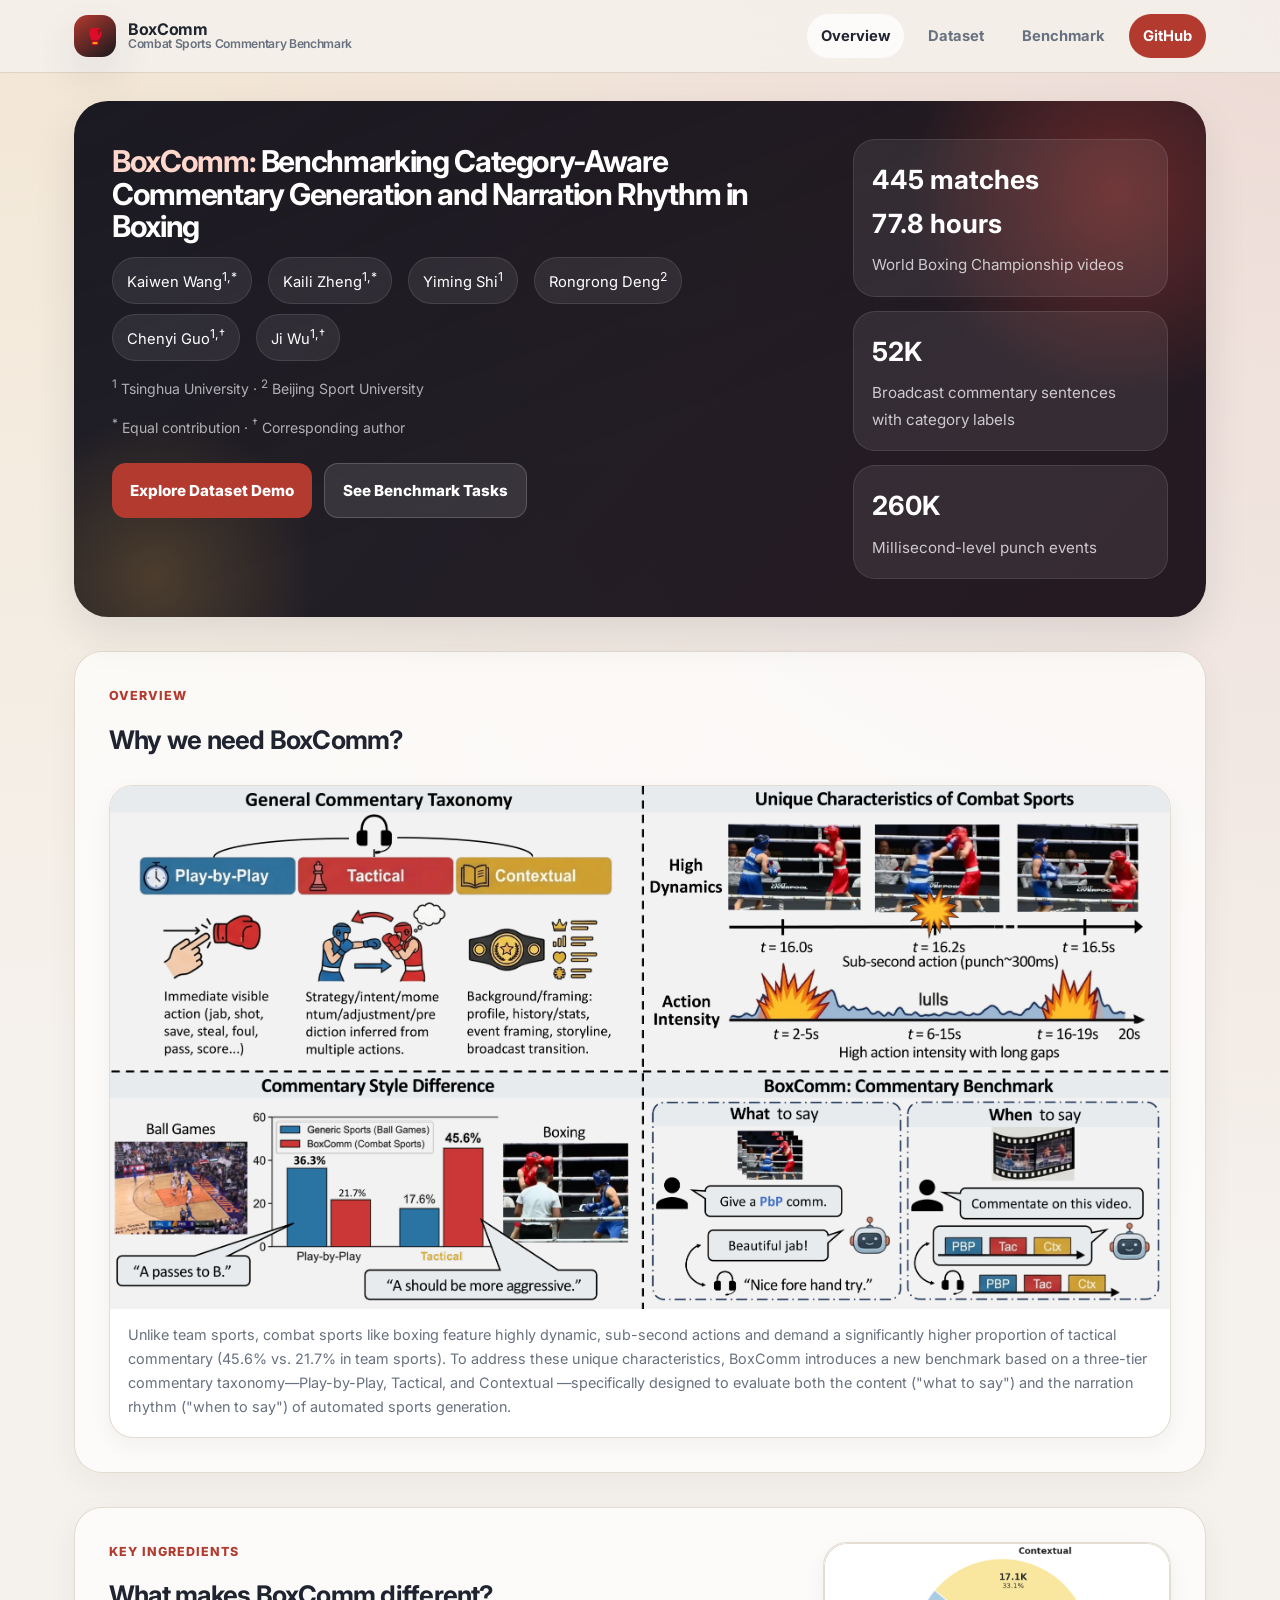
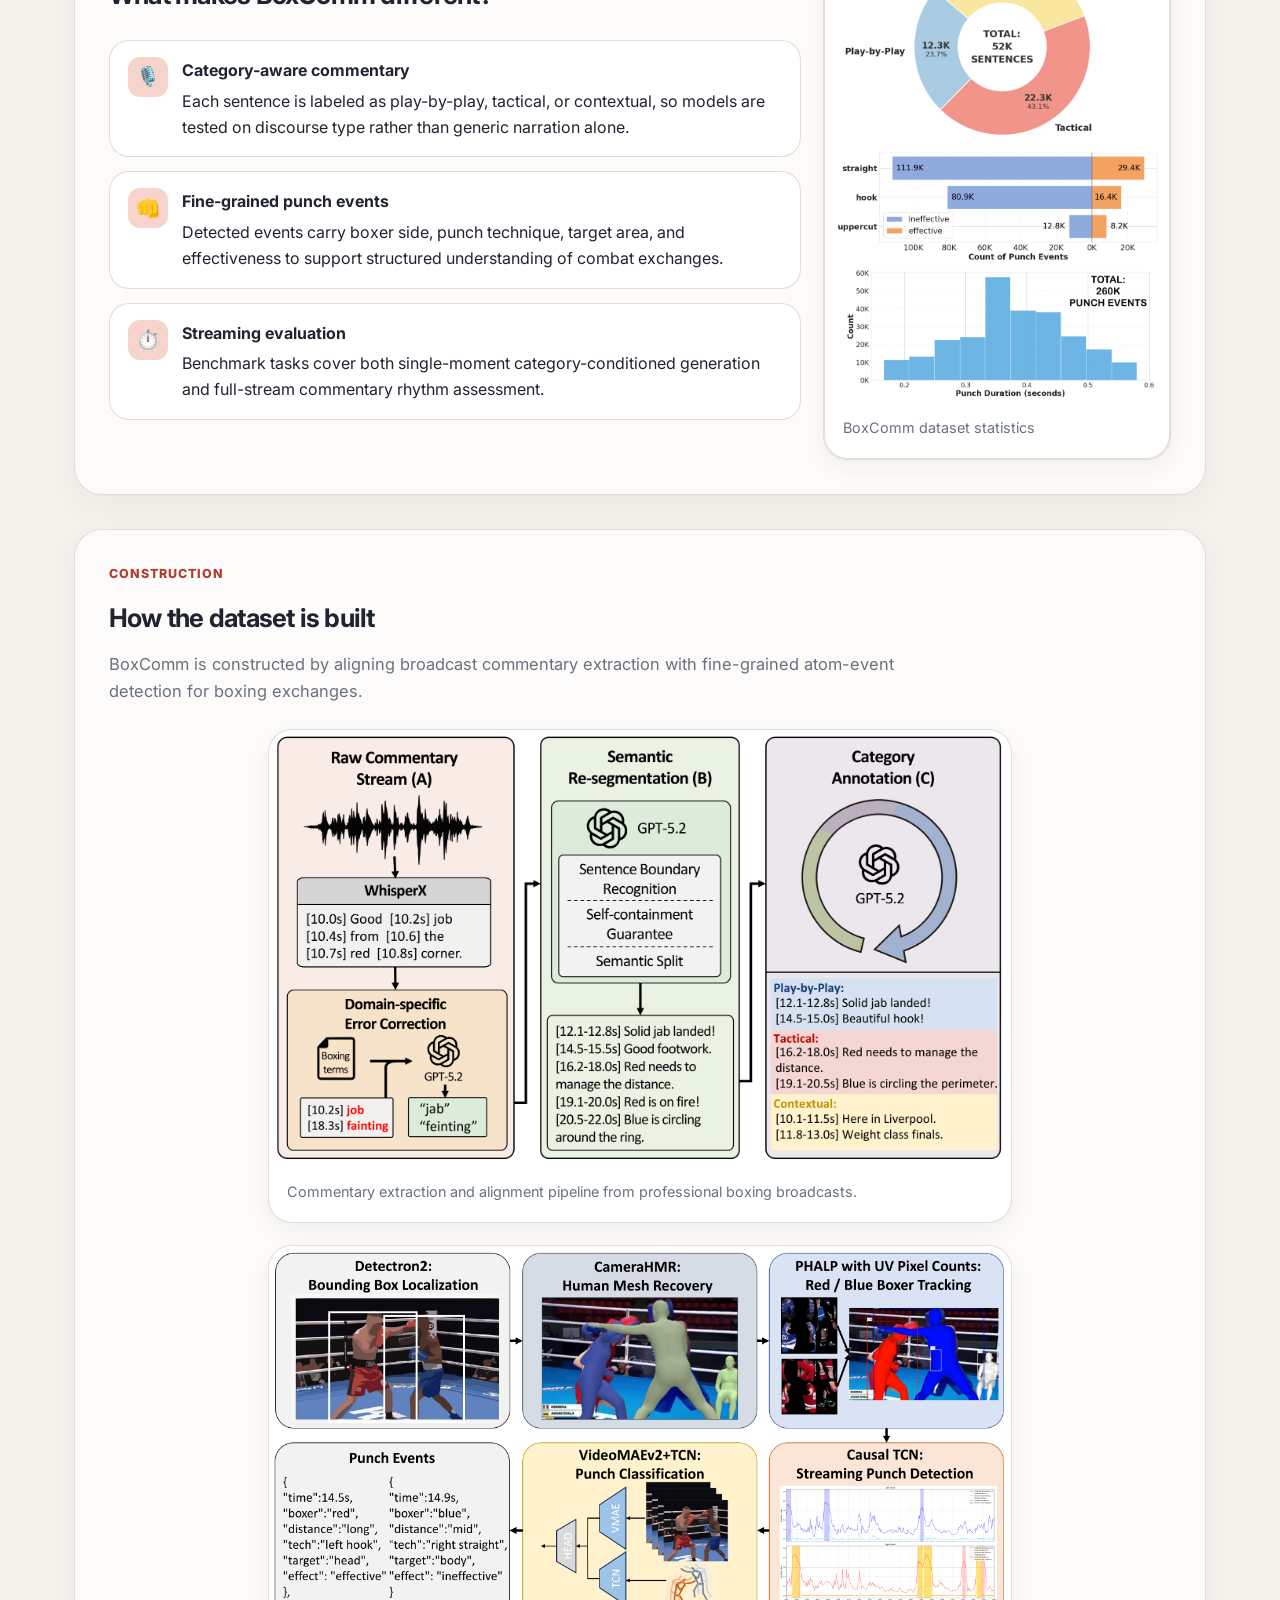
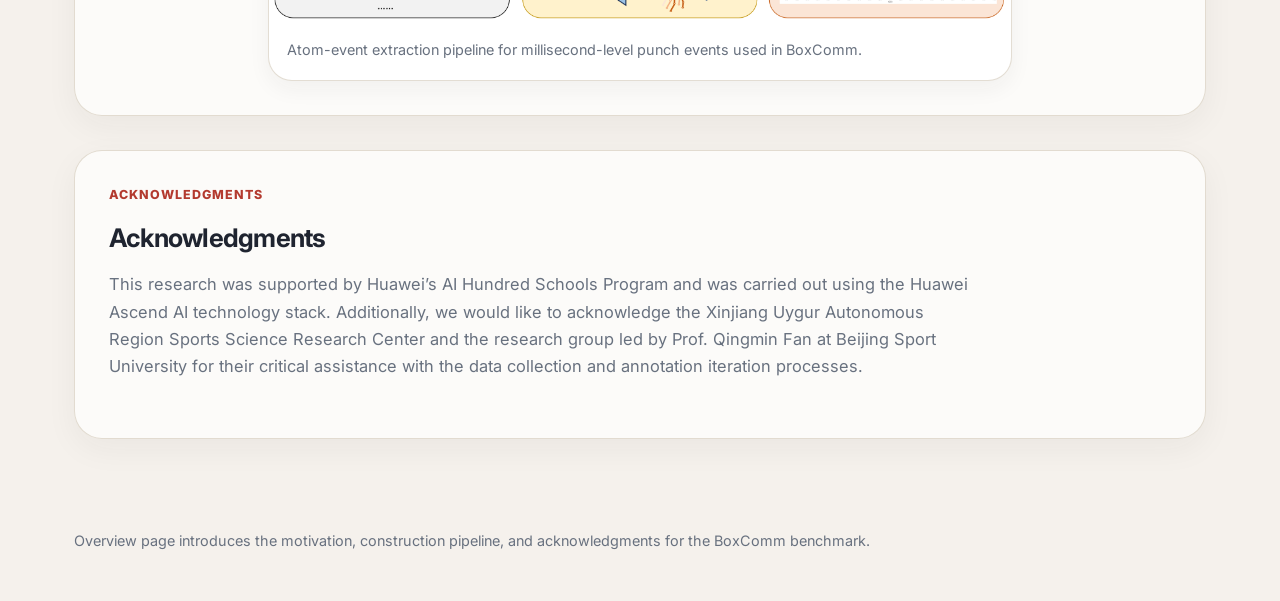
==== commit 0d67b09f: "fix author" ====
--- a/index.html
+++ b/index.html
@@ -45,10 +45,7 @@
               <span class="author-pill">Chenyi Guo<sup>1,†</sup></span>
               <span class="author-pill">Ji Wu<sup>1,†</sup></span>
             </div>
-            <div class="affiliations">
-              <span class="affiliation-pill"><sup>1</sup> Tsinghua University</span>
-              <span class="affiliation-pill"><sup>2</sup> Beijing Sport University</span>
-            </div>
+            <div class="hero-meta"><sup>1</sup> Tsinghua University · <sup>2</sup> Beijing Sport University</div>
             <div class="hero-meta"><sup>*</sup> Equal contribution · <sup>†</sup> Corresponding author</div>
 
             <div class="hero-actions">
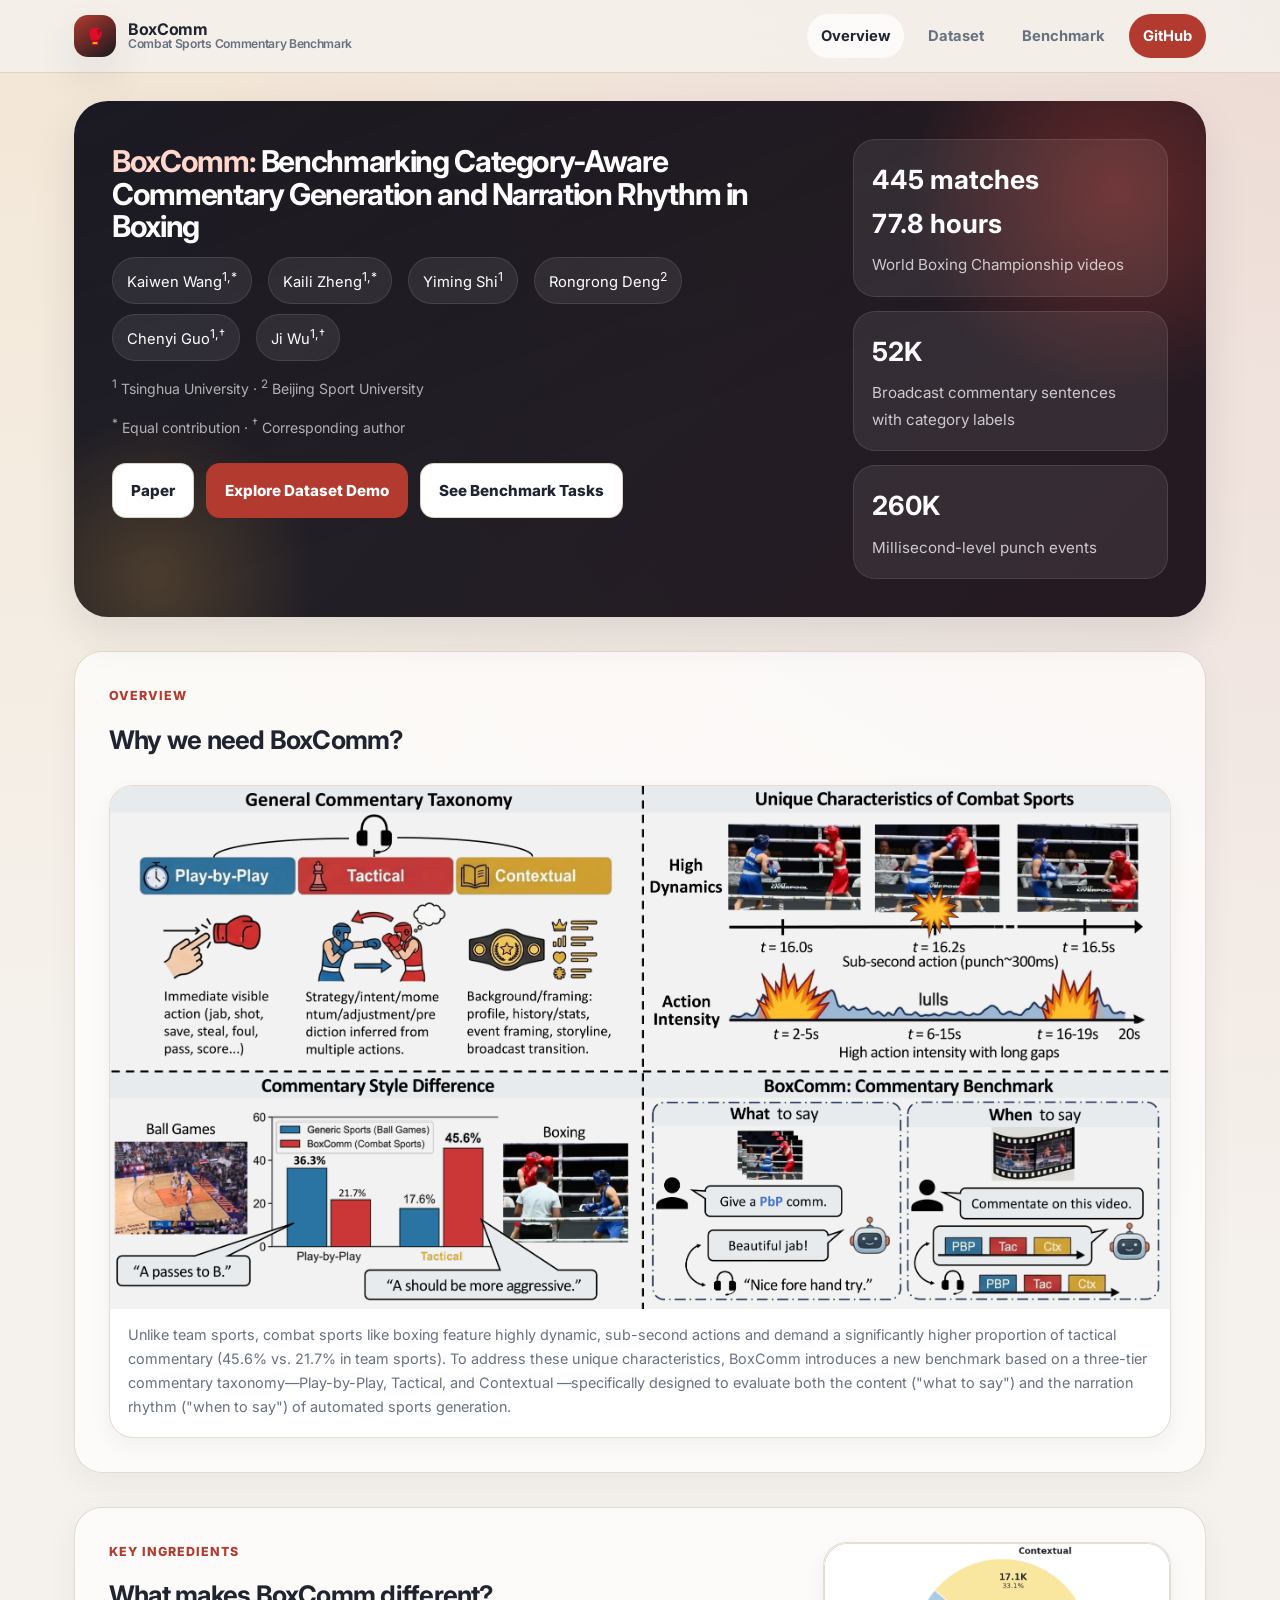
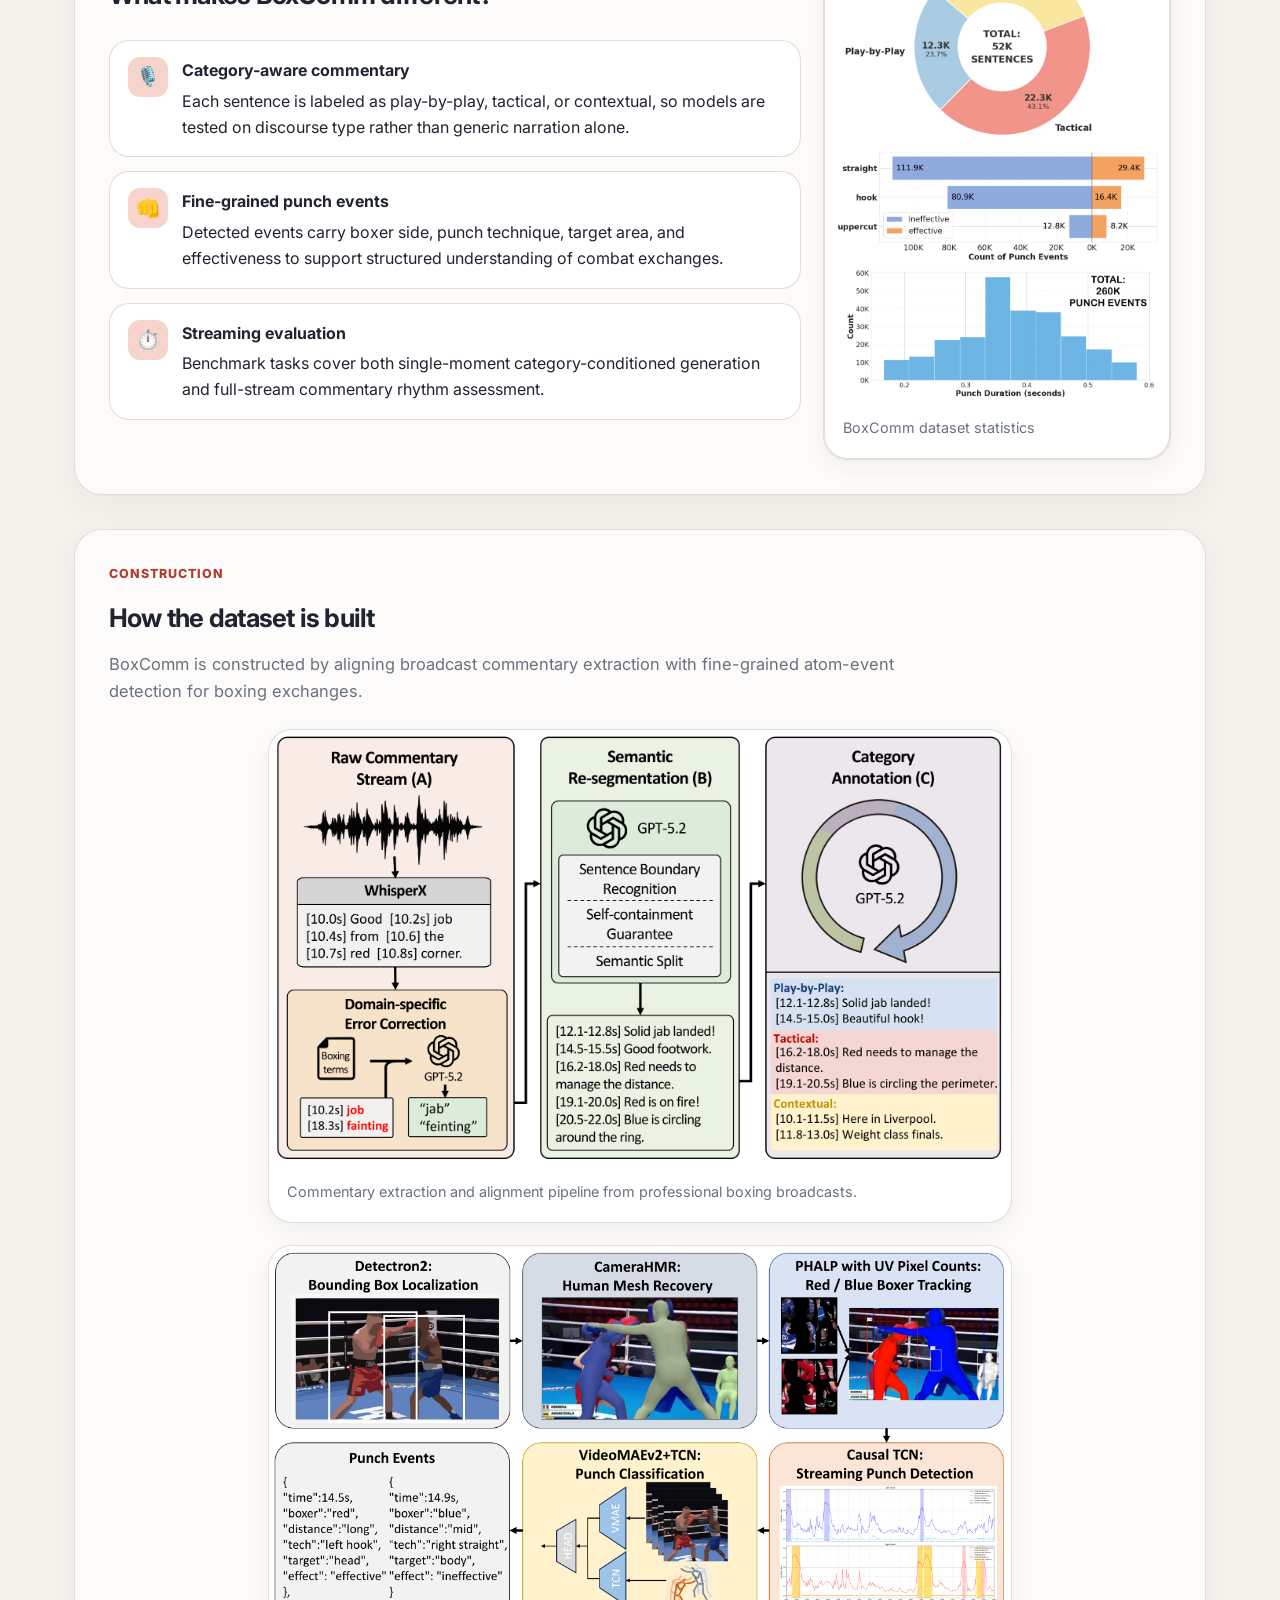
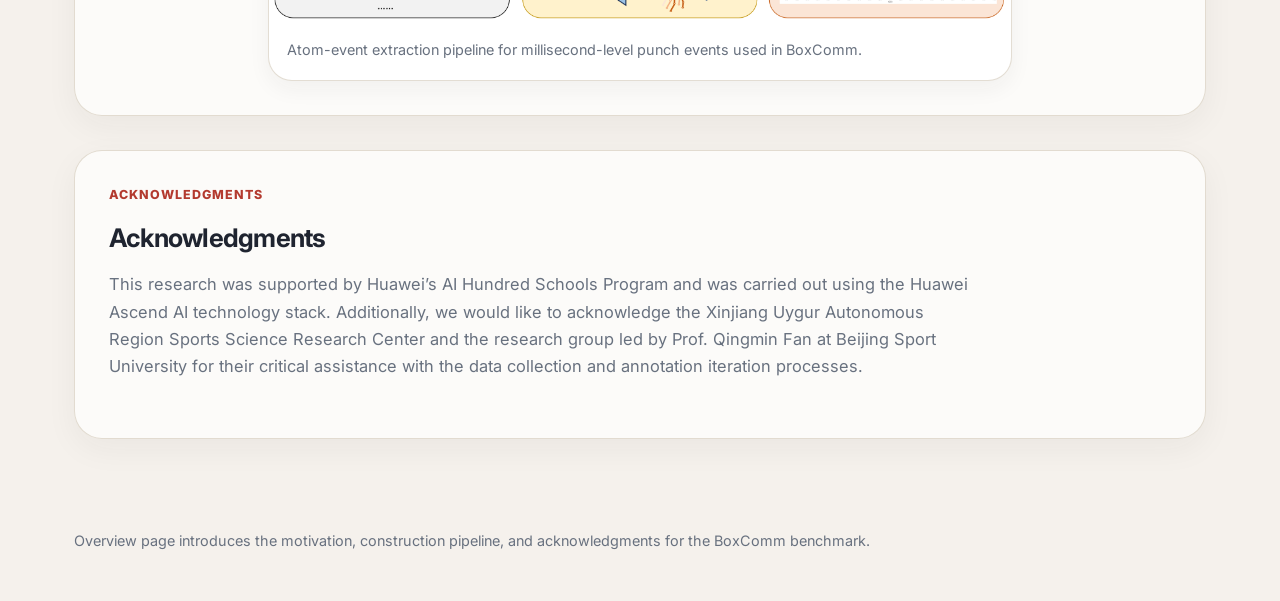
==== commit 55d08c4a: "add paper" ====
--- a/index.html
+++ b/index.html
@@ -8,7 +8,7 @@
   <link rel="preconnect" href="https://fonts.googleapis.com" />
   <link rel="preconnect" href="https://fonts.gstatic.com" crossorigin />
   <link href="https://fonts.googleapis.com/css2?family=Inter:wght@400;500;600;700;800&family=Fira+Code:wght@400;500&display=swap" rel="stylesheet" />
-  <link rel="stylesheet" href="static/css/style.css" />
+  <link rel="stylesheet" href="static/css/style.css?v=20260407b" />
   <link rel="icon" href="data:image/svg+xml,<svg xmlns='http://www.w3.org/2000/svg' viewBox='0 0 100 100'><text y='.9em' font-size='90'>🥊</text></svg>" />
 </head>
 <body data-page="overview">
@@ -49,6 +49,7 @@
             <div class="hero-meta"><sup>*</sup> Equal contribution · <sup>†</sup> Corresponding author</div>
 
             <div class="hero-actions">
+              <a class="btn btn-secondary" href="http://arxiv.org/abs/2604.04419">Paper</a>
               <a class="btn btn-primary" href="dataset.html">Explore Dataset Demo</a>
               <a class="btn btn-secondary" href="benchmark.html">See Benchmark Tasks</a>
             </div>
--- a/static/css/style.css
+++ b/static/css/style.css
@@ -278,12 +278,21 @@
 .btn-primary {
   color: #fff;
   background: var(--brand);
+  border: 1px solid rgba(179, 58, 47, 0.65);
 }
 
 .btn-secondary {
-  color: #fff;
-  background: rgba(255, 255, 255, 0.10);
-  border: 1px solid rgba(255, 255, 255, 0.18);
+  color: var(--ink);
+  background: #fff;
+  border: 1px solid rgba(217, 208, 194, 0.9);
+}
+
+.btn-primary:hover {
+  background: var(--brand-dark);
+}
+
+.btn-secondary:hover {
+  background: #f7f2eb;
 }
 
 .hero-card-stack {
@@ -810,11 +819,7 @@
   background: #fff;
   border: 1px solid rgba(217, 208, 194, 0.74);
   border-left-width: 10px;
-}
-
-.commentary-item.is-active {
-  border-color: rgba(179, 58, 47, 0.45);
-  box-shadow: inset 0 0 0 1px rgba(179, 58, 47, 0.14);
+  transition: border-color 0.15s ease, box-shadow 0.15s ease, transform 0.15s ease;
 }
 
 .commentary-item.play-by-play {
@@ -830,6 +835,28 @@
 .commentary-item.contextual {
   border-left-color: #f0cf79;
   background: linear-gradient(90deg, rgba(240, 207, 121, 0.22), rgba(255, 255, 255, 0.92) 22%);
+}
+
+.commentary-item.is-active {
+  transform: translateX(1px);
+}
+
+.commentary-item.play-by-play.is-active {
+  border-color: rgba(47, 105, 200, 0.32);
+  border-left-color: #2f69c8;
+  box-shadow: inset 0 0 0 1px rgba(47, 105, 200, 0.08);
+}
+
+.commentary-item.tactical.is-active {
+  border-color: rgba(212, 63, 54, 0.32);
+  border-left-color: #d43f36;
+  box-shadow: inset 0 0 0 1px rgba(212, 63, 54, 0.08);
+}
+
+.commentary-item.contextual.is-active {
+  border-color: rgba(230, 169, 74, 0.36);
+  border-left-color: #e6a94a;
+  box-shadow: inset 0 0 0 1px rgba(230, 169, 74, 0.09);
 }
 
 .commentary-item header {
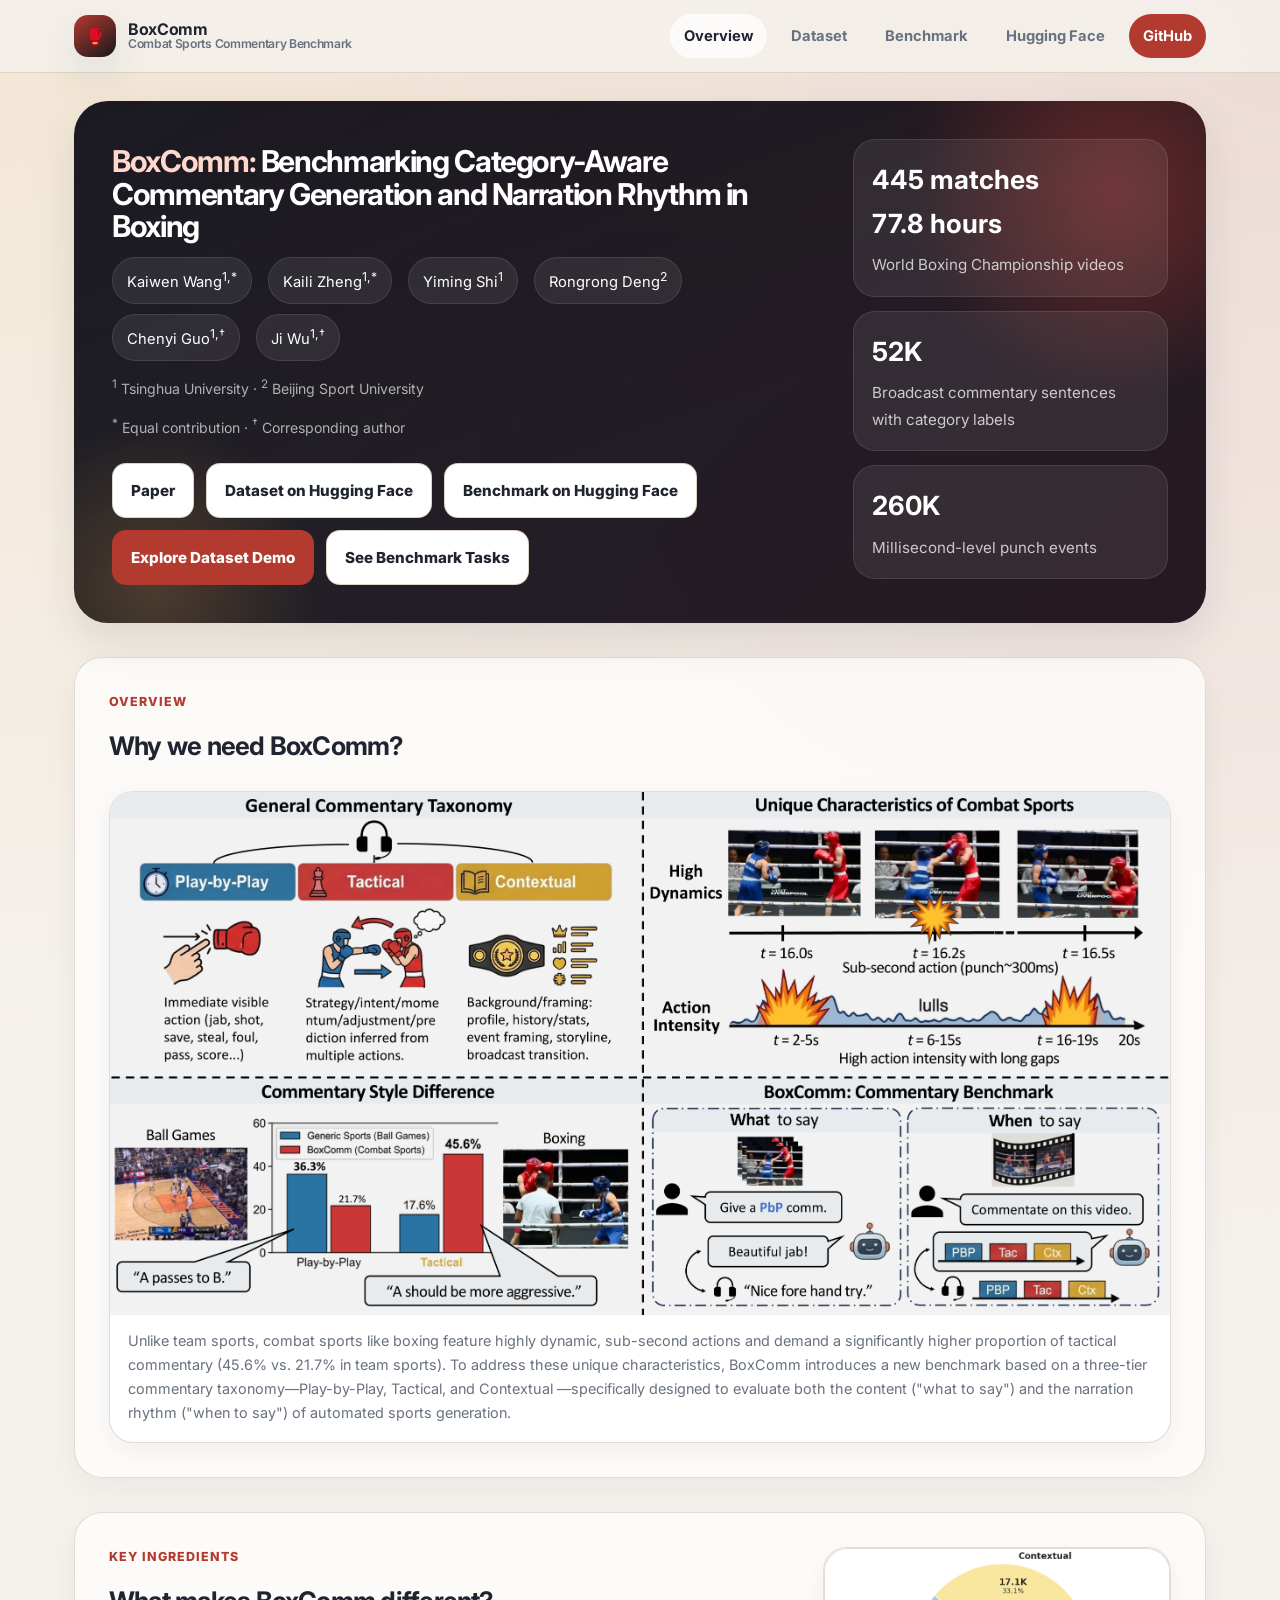
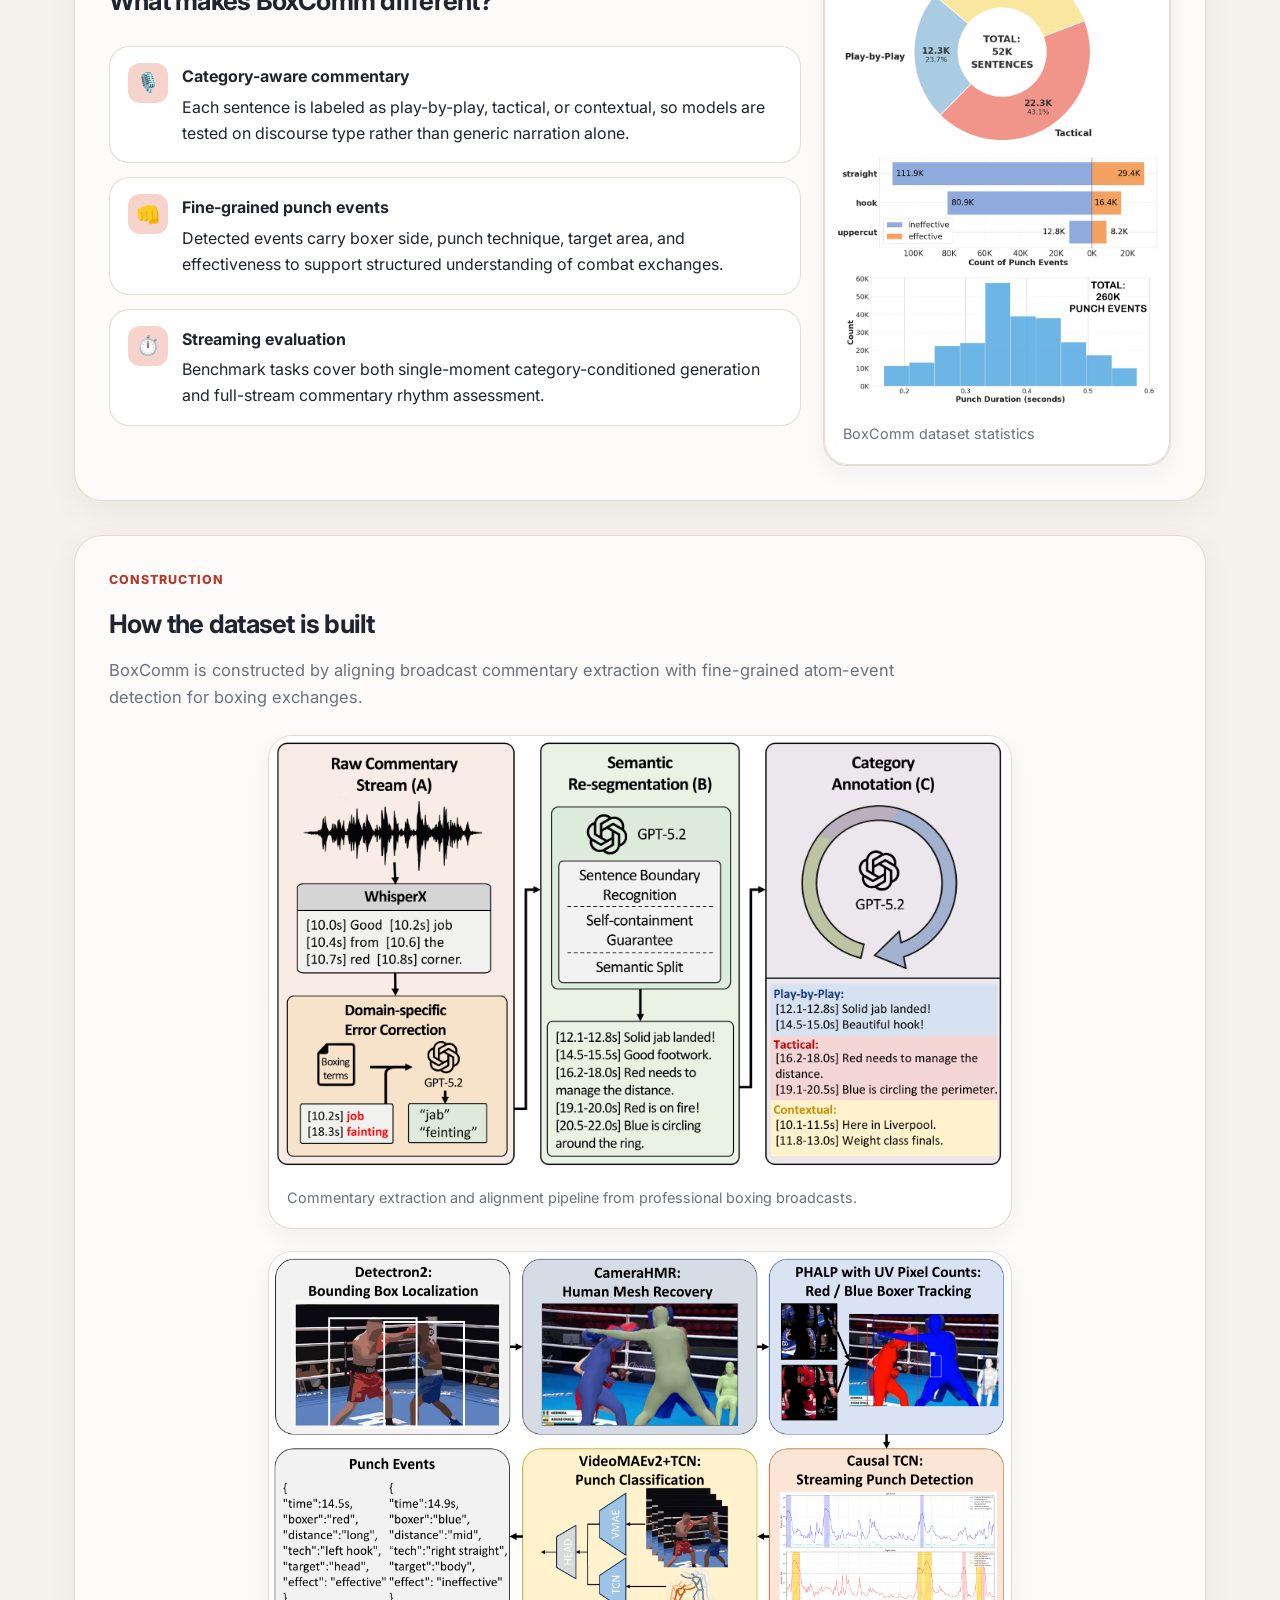
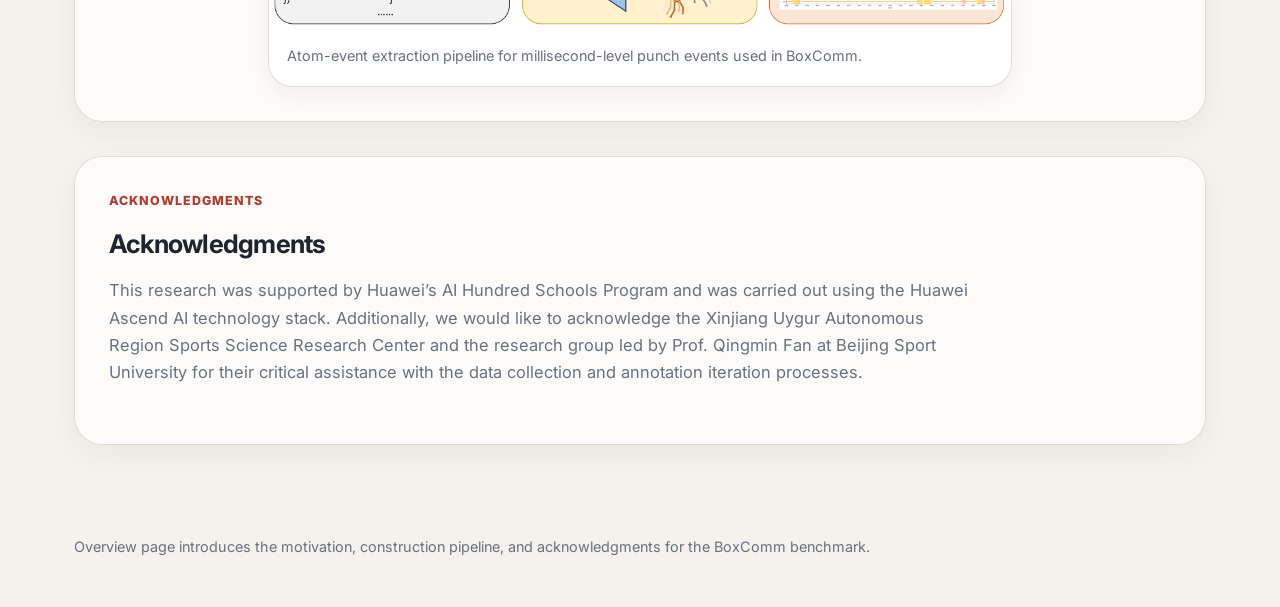
==== commit 8af427c9: "add huggingface" ====
--- a/index.html
+++ b/index.html
@@ -26,6 +26,7 @@
           <a href="index.html" data-page-link="overview">Overview</a>
           <a href="dataset.html" data-page-link="dataset">Dataset</a>
           <a href="benchmark.html" data-page-link="benchmark">Benchmark</a>
+          <a href="https://huggingface.co/datasets/gouba2333/BoxComm-Dataset">Hugging Face</a>
           <a class="is-cta" href="https://github.com/gouba2333/BoxComm">GitHub</a>
         </div>
       </div>
@@ -50,6 +51,8 @@
 
             <div class="hero-actions">
               <a class="btn btn-secondary" href="http://arxiv.org/abs/2604.04419">Paper</a>
+              <a class="btn btn-secondary" href="https://huggingface.co/datasets/gouba2333/BoxComm-Dataset">Dataset on Hugging Face</a>
+              <a class="btn btn-secondary" href="https://huggingface.co/datasets/gouba2333/BoxComm">Benchmark on Hugging Face</a>
               <a class="btn btn-primary" href="dataset.html">Explore Dataset Demo</a>
               <a class="btn btn-secondary" href="benchmark.html">See Benchmark Tasks</a>
             </div>
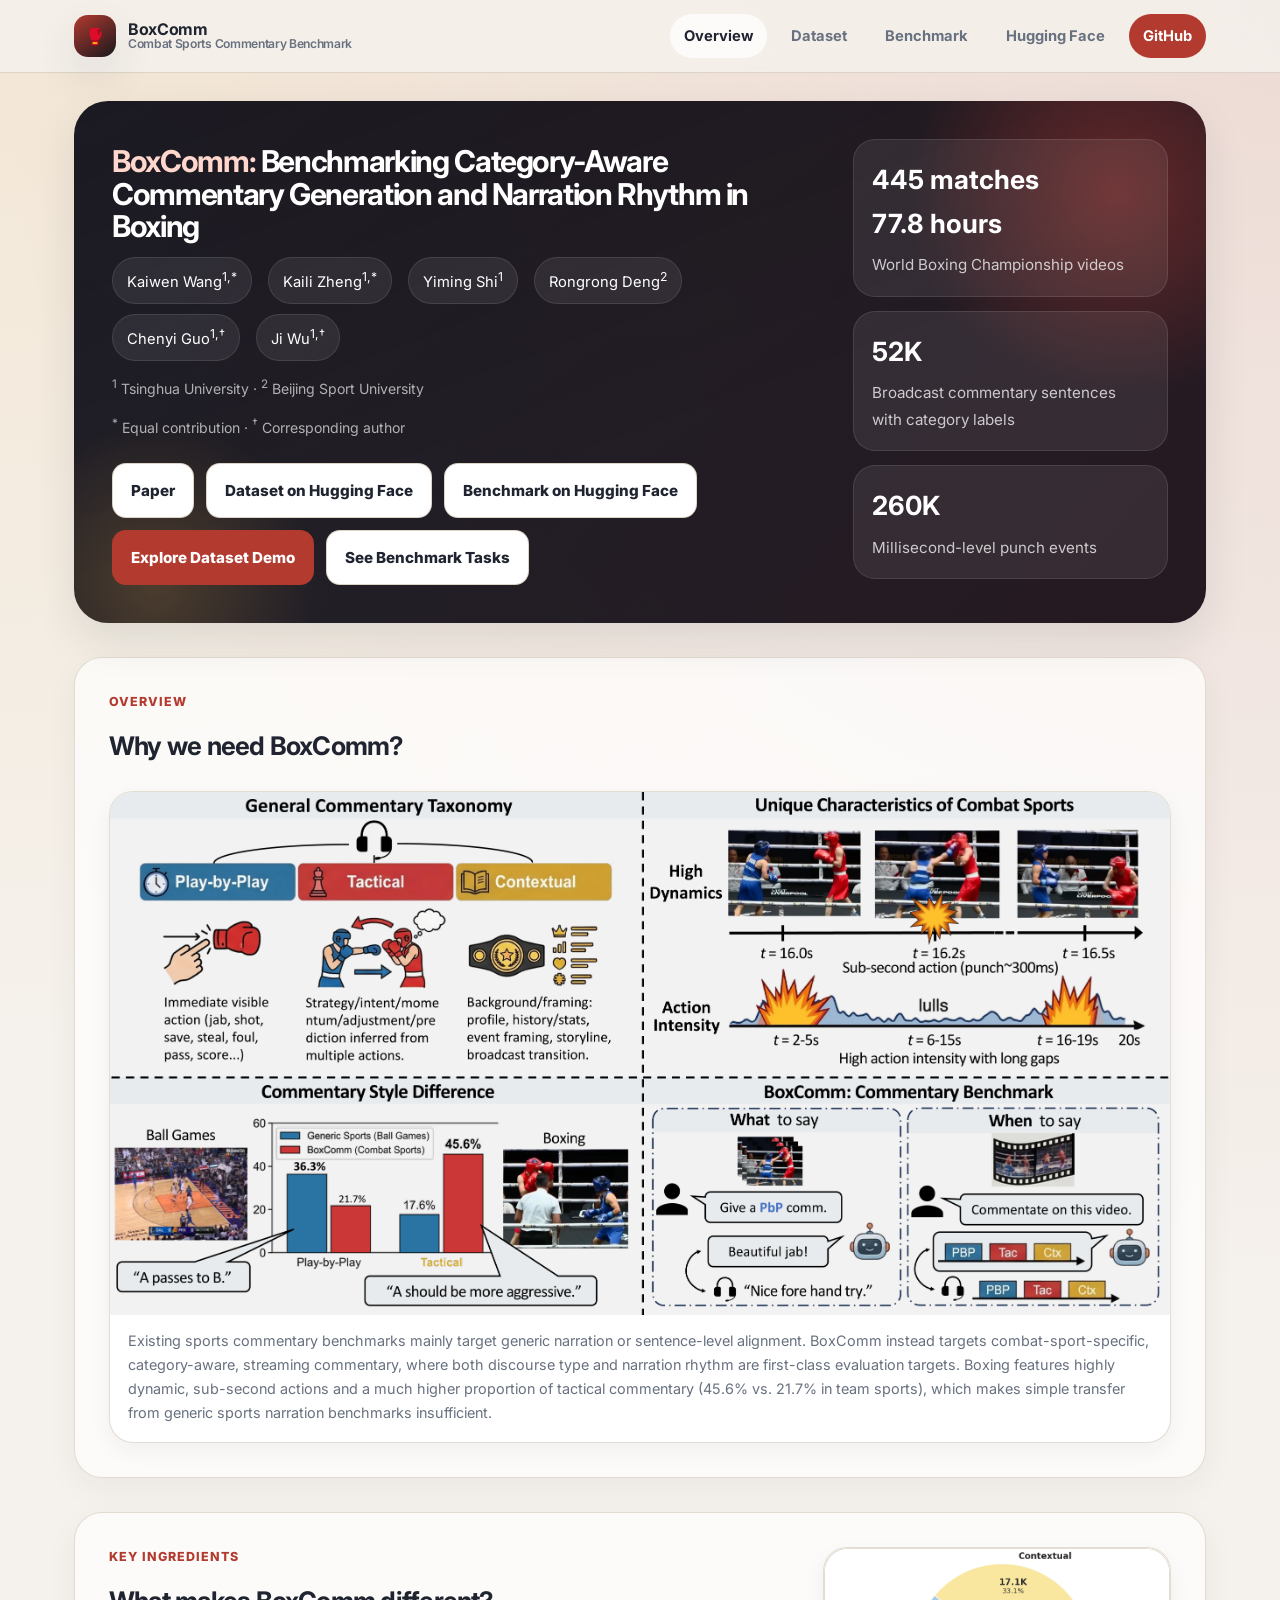
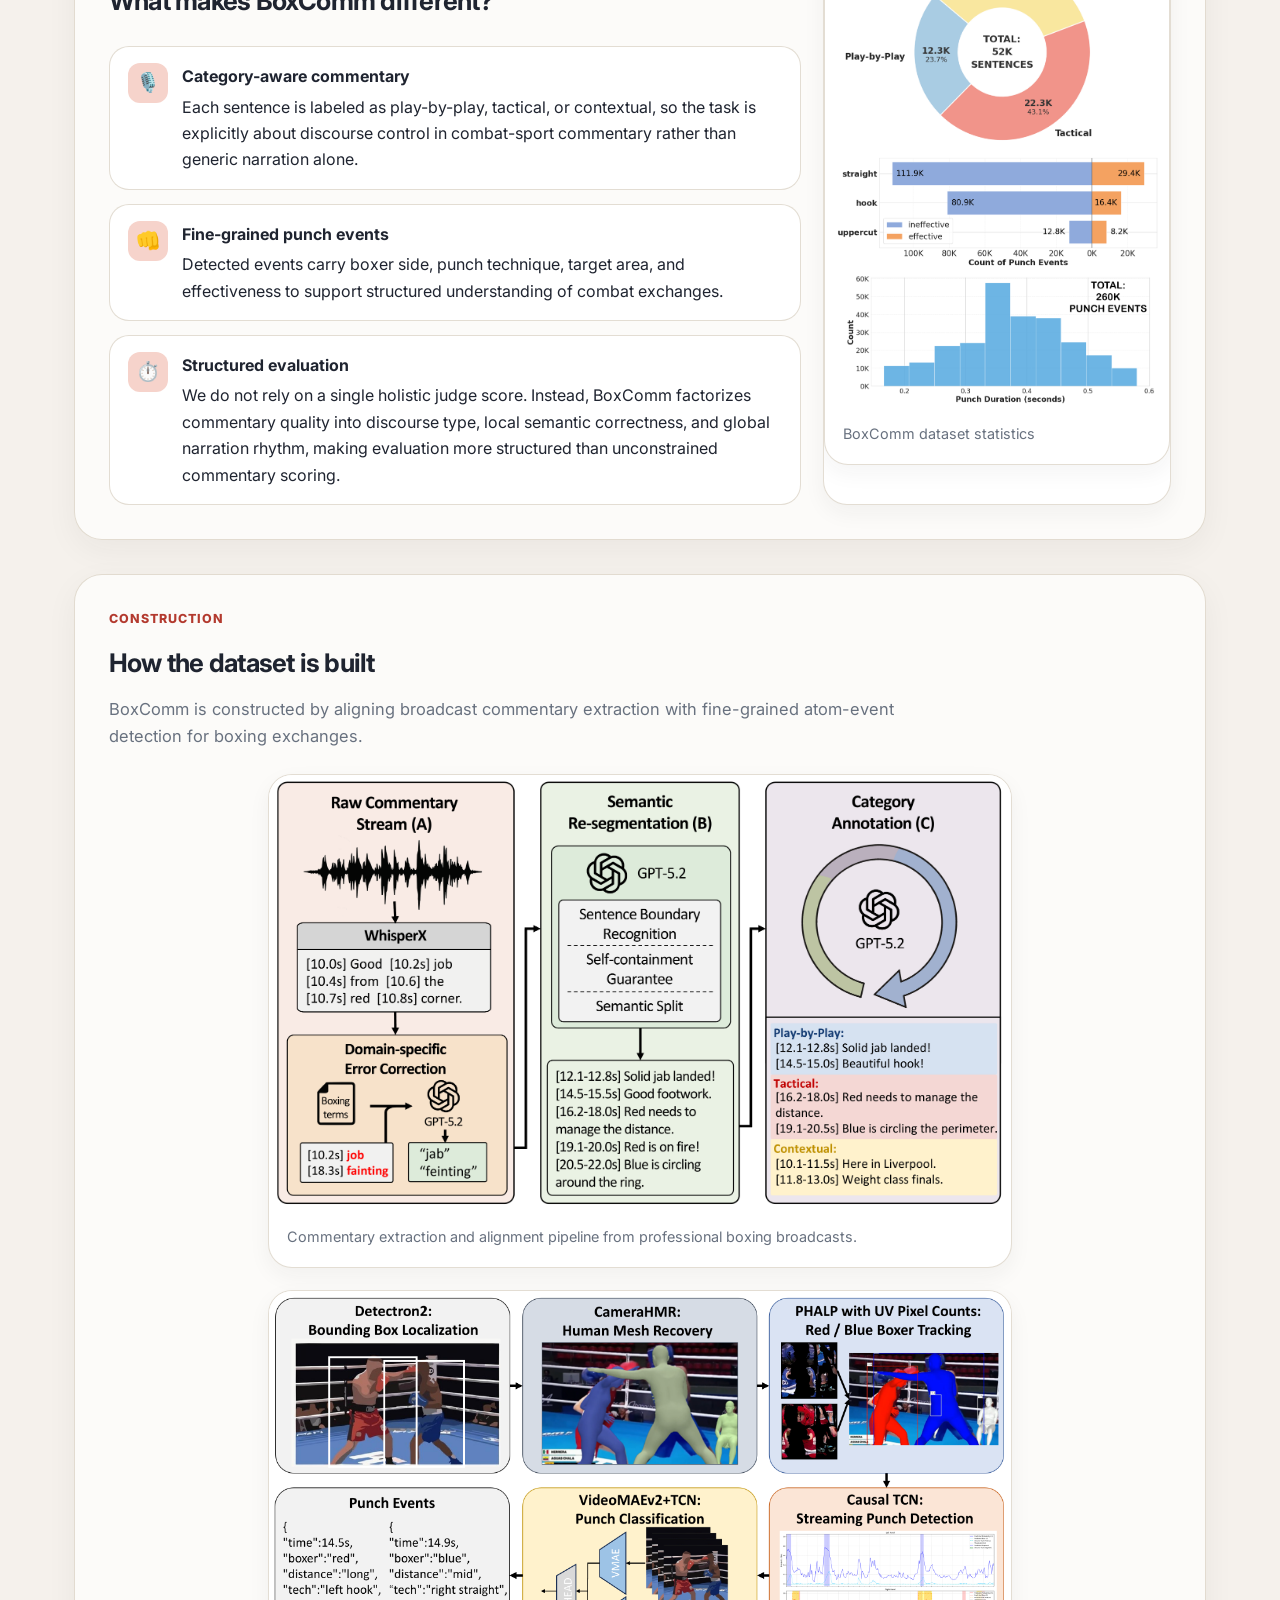
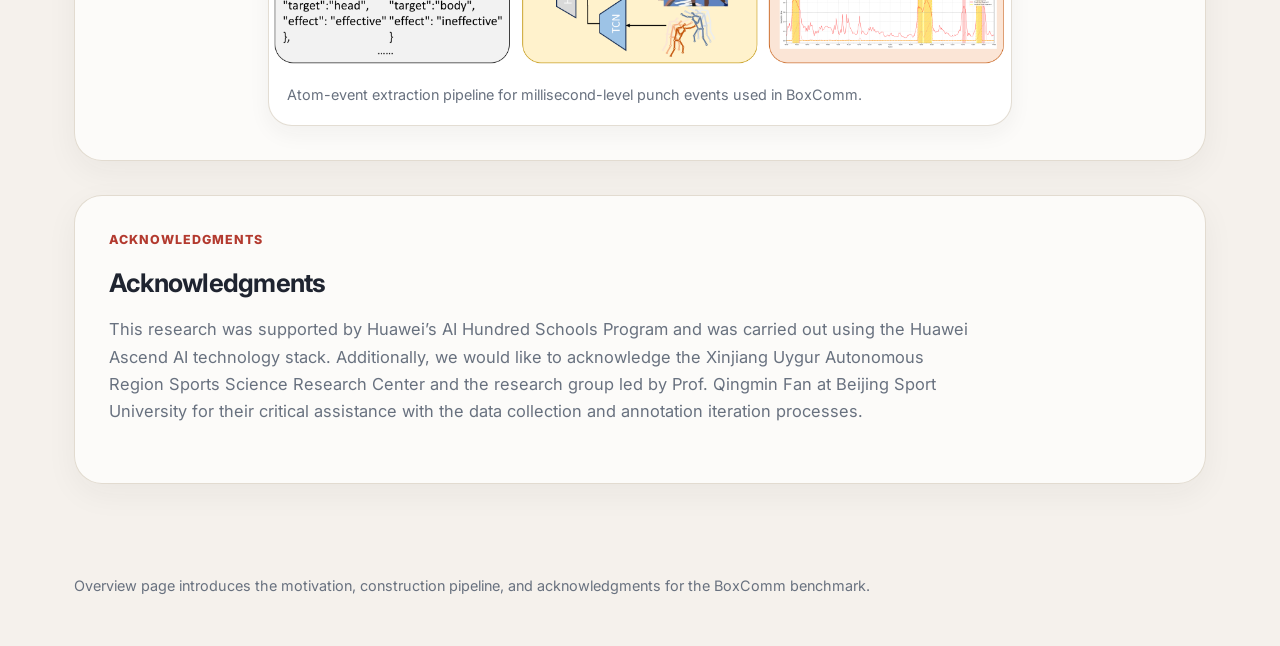
==== commit e21923e0: "update webpage" ====
--- a/index.html
+++ b/index.html
@@ -83,7 +83,8 @@
         <div class="figure-card teaser-card">
           <img src="static/images/teaser.png" alt="BoxComm teaser figure" />
           <div class="figure-caption">
-            Unlike team sports, combat sports like boxing feature highly dynamic, sub-second actions and demand a significantly higher proportion of tactical commentary (45.6% vs. 21.7% in team sports). To address these unique characteristics, BoxComm introduces a new benchmark based on a three-tier commentary taxonomy—Play-by-Play, Tactical, and Contextual —specifically designed to evaluate both the content ("what to say") and the narration rhythm ("when to say")  of automated sports generation.
+            Existing sports commentary benchmarks mainly target generic narration or sentence-level alignment. BoxComm instead targets combat-sport-specific, category-aware, streaming commentary, where both discourse type and narration rhythm are first-class evaluation targets. Boxing features highly dynamic, sub-second actions and a much higher proportion of tactical commentary (45.6% vs. 21.7% in team sports), which makes simple transfer from generic sports narration benchmarks insufficient.
+          </div>
         </div>
       </section>
 
@@ -99,7 +100,7 @@
                 <div class="icon">🎙️</div>
                 <div>
                   <strong>Category-aware commentary</strong>
-                  <span>Each sentence is labeled as play-by-play, tactical, or contextual, so models are tested on discourse type rather than generic narration alone.</span>
+                  <span>Each sentence is labeled as play-by-play, tactical, or contextual, so the task is explicitly about discourse control in combat-sport commentary rather than generic narration alone.</span>
                 </div>
               </div>
               <div class="bullet-item">
@@ -112,8 +113,8 @@
               <div class="bullet-item">
                 <div class="icon">⏱️</div>
                 <div>
-                  <strong>Streaming evaluation</strong>
-                  <span>Benchmark tasks cover both single-moment category-conditioned generation and full-stream commentary rhythm assessment.</span>
+                  <strong>Structured evaluation</strong>
+                  <span>We do not rely on a single holistic judge score. Instead, BoxComm factorizes commentary quality into discourse type, local semantic correctness, and global narration rhythm, making evaluation more structured than unconstrained commentary scoring.</span>
                 </div>
               </div>
             </div>
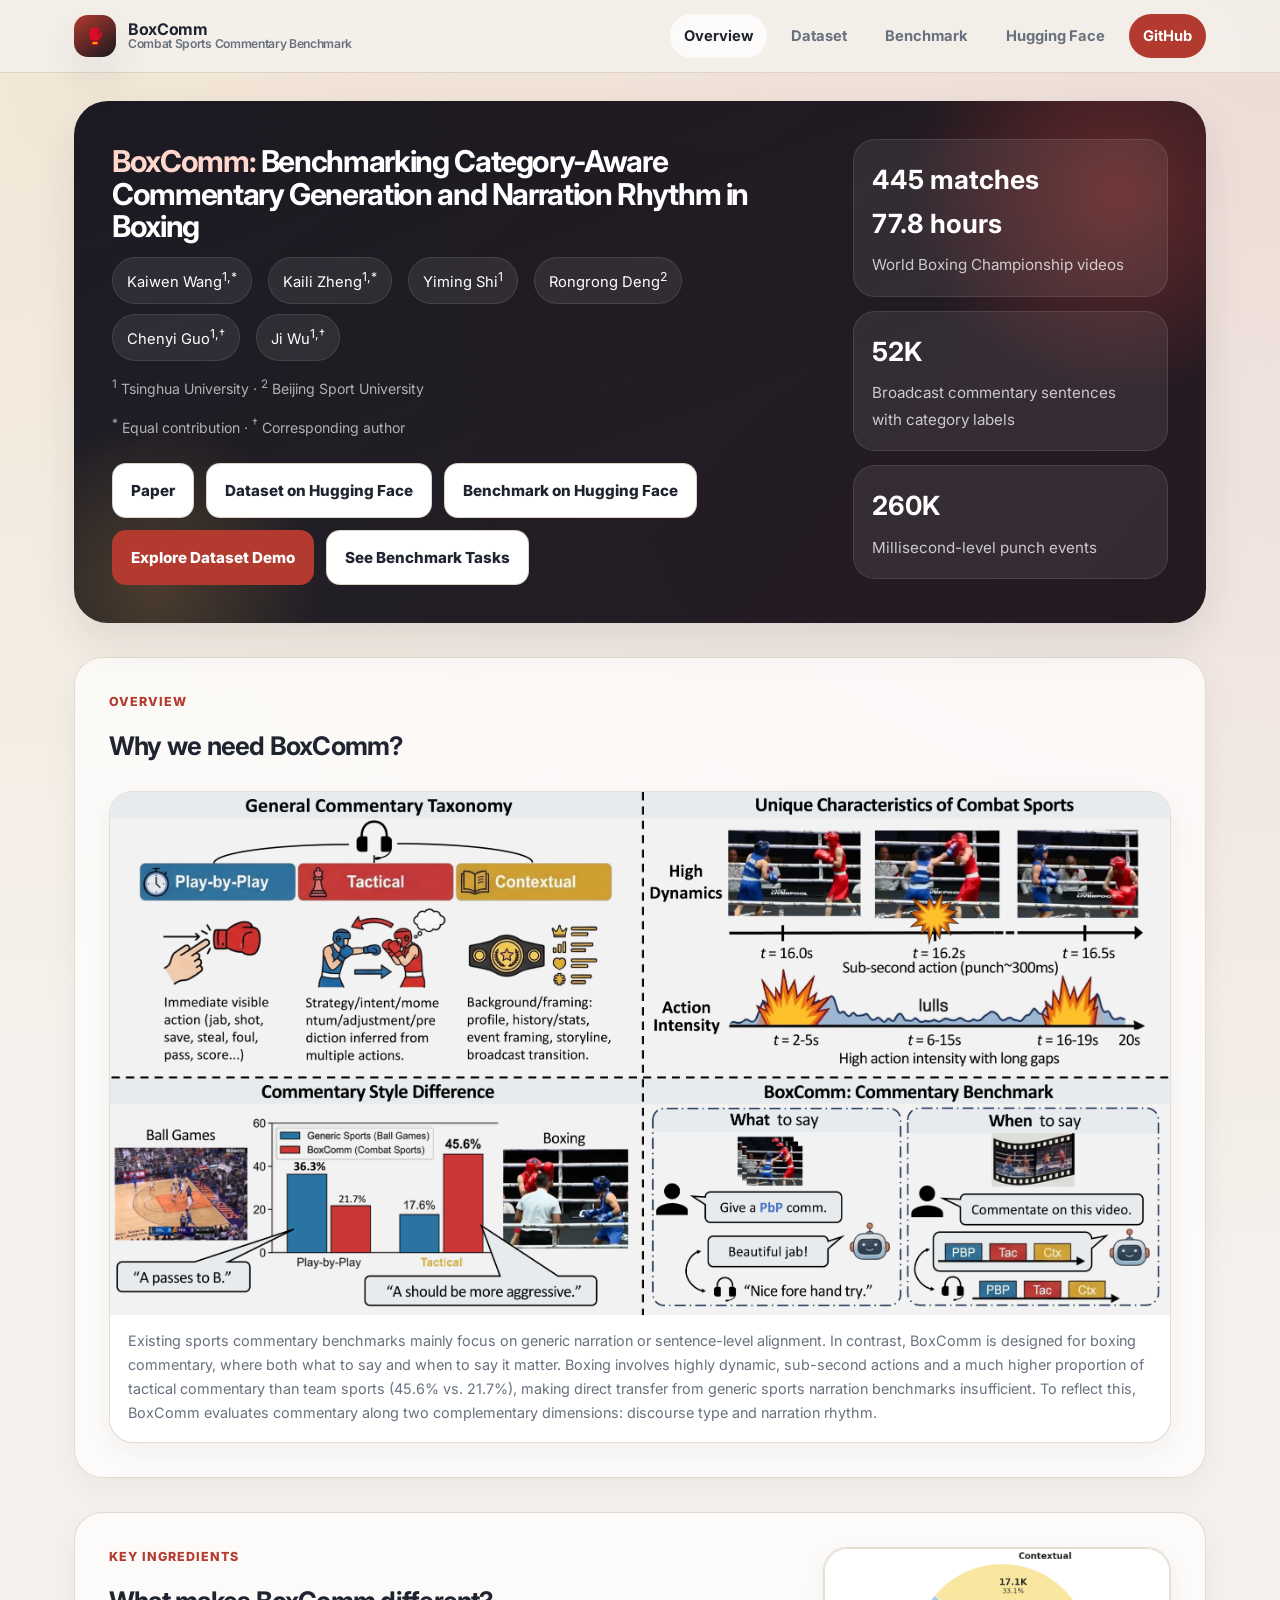
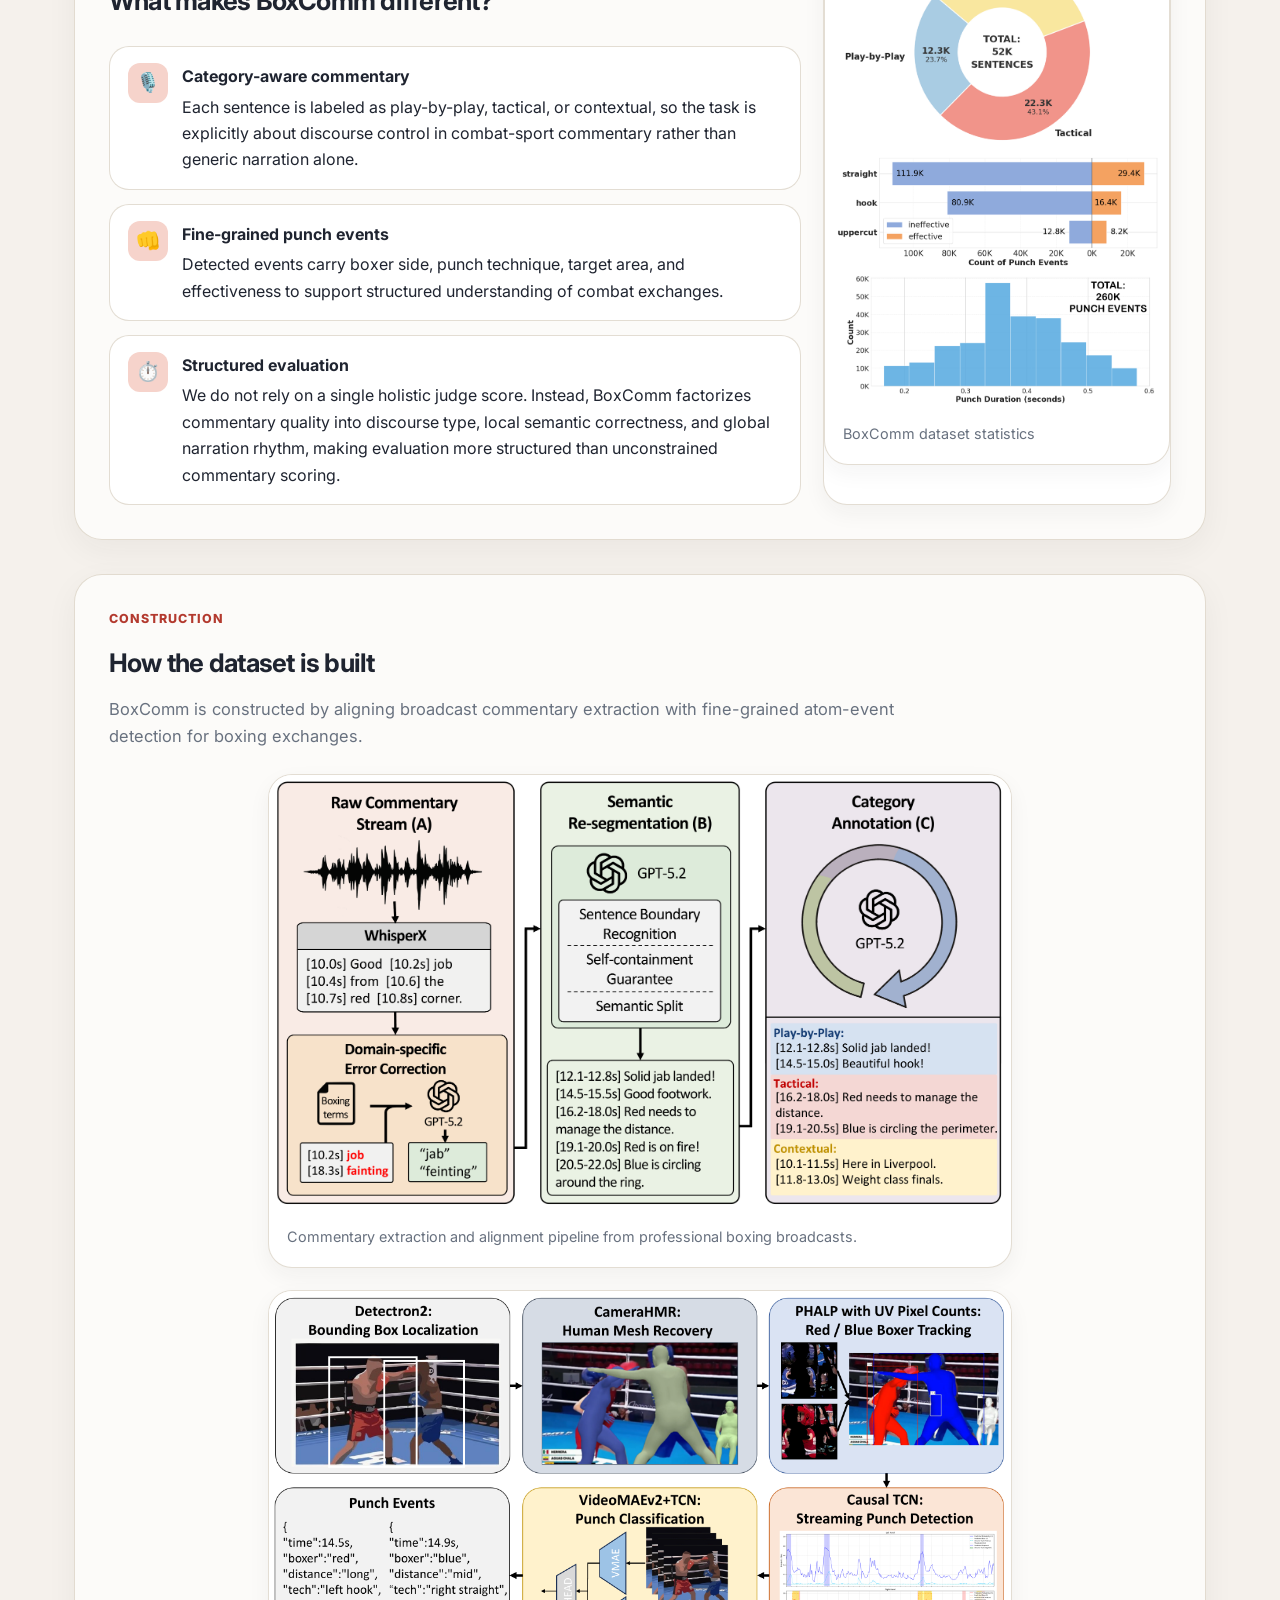
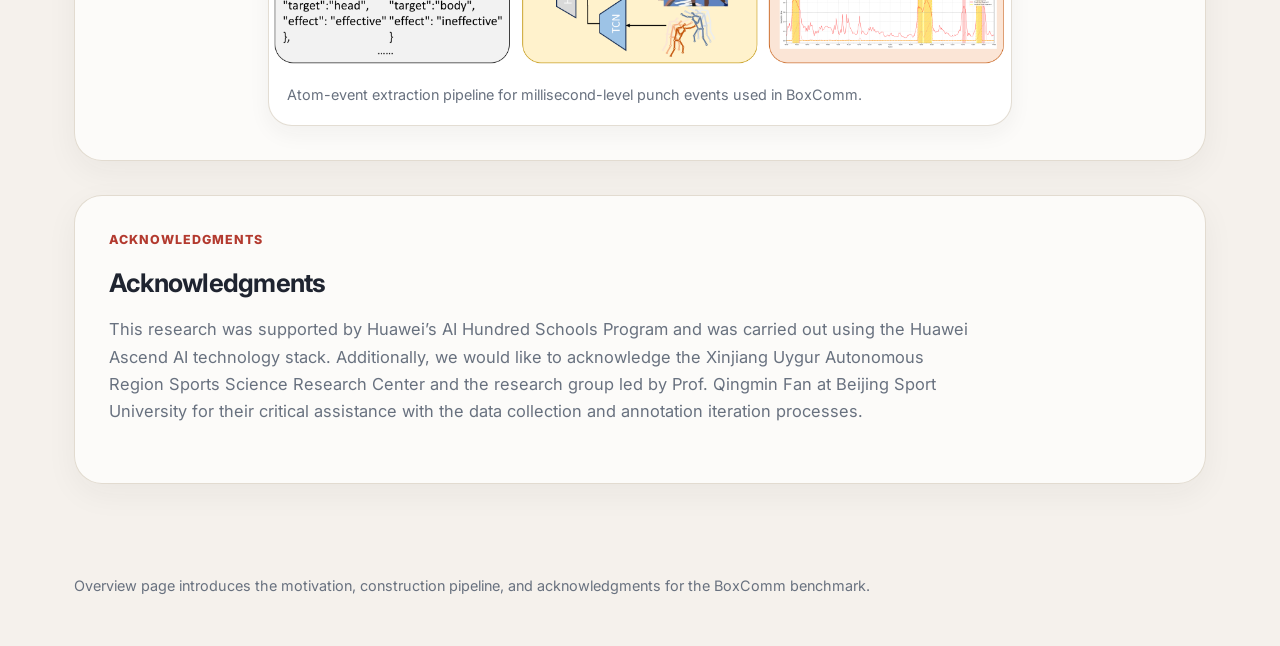
==== commit 778afcf5: "update webpage" ====
--- a/index.html
+++ b/index.html
@@ -83,7 +83,7 @@
         <div class="figure-card teaser-card">
           <img src="static/images/teaser.png" alt="BoxComm teaser figure" />
           <div class="figure-caption">
-            Existing sports commentary benchmarks mainly target generic narration or sentence-level alignment. BoxComm instead targets combat-sport-specific, category-aware, streaming commentary, where both discourse type and narration rhythm are first-class evaluation targets. Boxing features highly dynamic, sub-second actions and a much higher proportion of tactical commentary (45.6% vs. 21.7% in team sports), which makes simple transfer from generic sports narration benchmarks insufficient.
+            Existing sports commentary benchmarks mainly focus on generic narration or sentence-level alignment. In contrast, BoxComm is designed for boxing commentary, where both what to say and when to say it matter. Boxing involves highly dynamic, sub-second actions and a much higher proportion of tactical commentary than team sports (45.6% vs. 21.7%), making direct transfer from generic sports narration benchmarks insufficient. To reflect this, BoxComm evaluates commentary along two complementary dimensions: discourse type and narration rhythm.
           </div>
         </div>
       </section>
